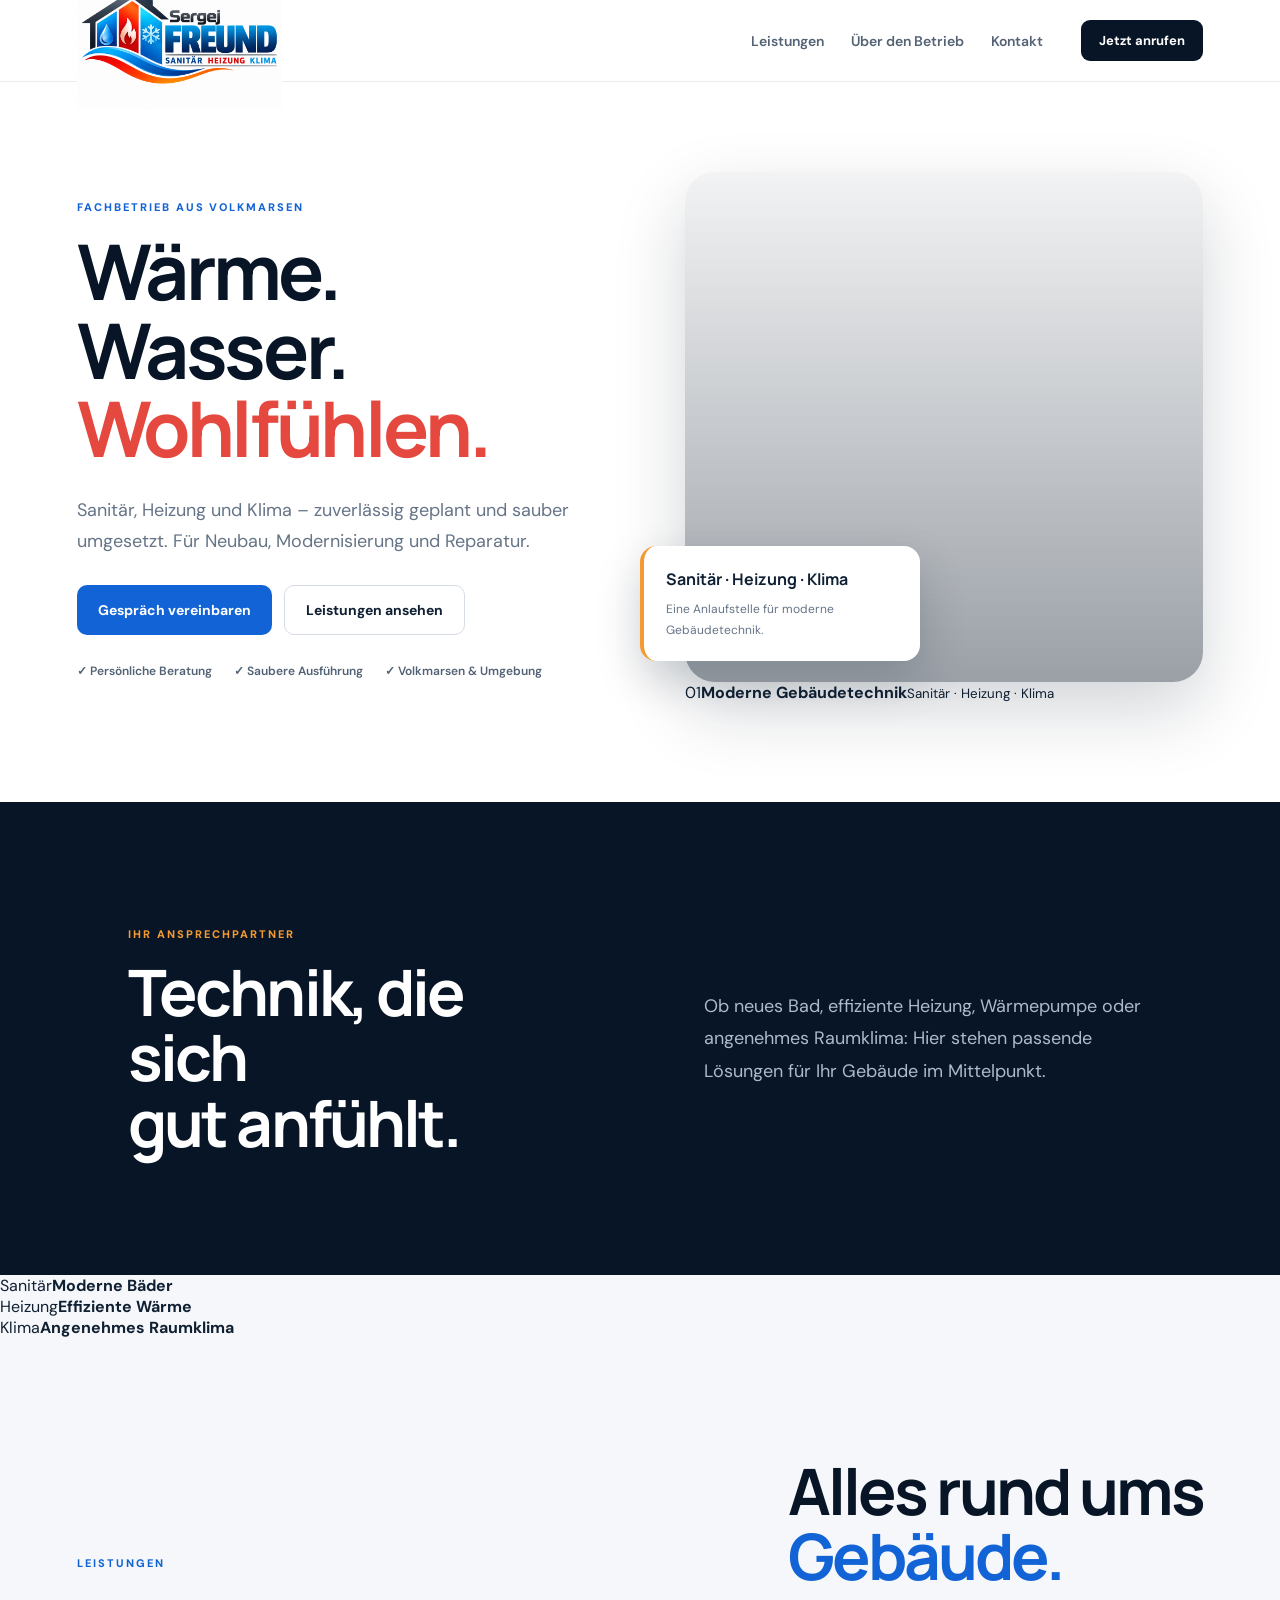
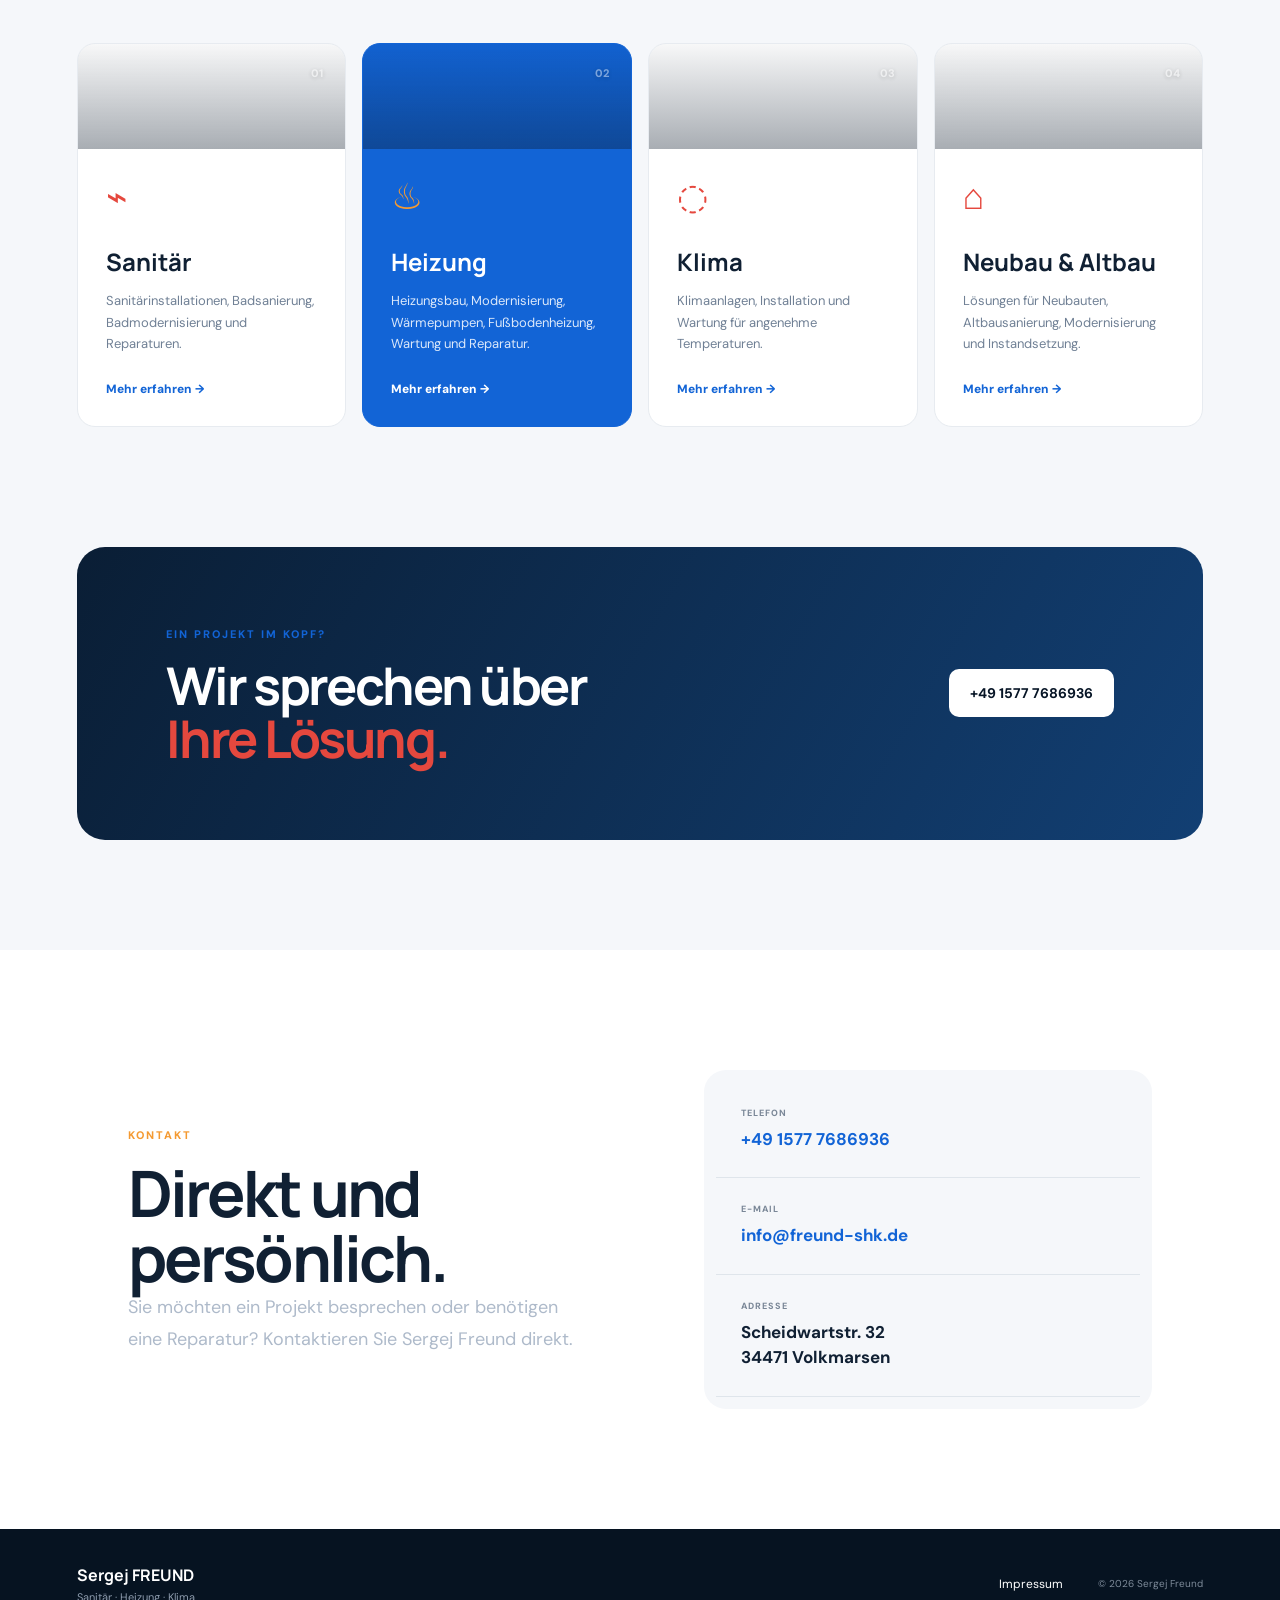
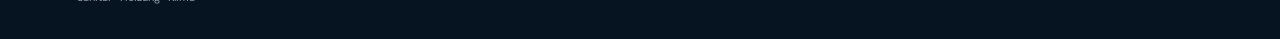
==== index.html @ d58f5439 "Add premium visual sections" ====
<!doctype html>
<html lang="de">
<head>
<meta charset="utf-8">
<meta name="viewport" content="width=device-width,initial-scale=1">
<meta name="description" content="Sergej Freund – Sanitär, Heizung und Klima in Volkmarsen und Umgebung.">
<title>Sergej Freund | Sanitär · Heizung · Klima</title>
<link rel="stylesheet" href="style.css">
</head>
<body>
<header class="topbar">
  <a class="brand" href="#start" aria-label="Sergej Freund Startseite">
    <img class="brand-logo" src="logo.png" alt="Sergej Freund Sanitär Heizung Klima">
  </a>
  <nav>
    <a href="#leistungen">Leistungen</a>
    <a href="#unternehmen">Über den Betrieb</a>
    <a href="#kontakt">Kontakt</a>
  </nav>
  <a class="header-call" href="tel:+4915777686936">Jetzt anrufen</a>
</header>

<main id="start">
<section class="hero">
  <div class="hero-copy">
    <span class="eyebrow">Fachbetrieb aus Volkmarsen</span>
    <h1>Wärme. Wasser.<br><em>Wohlfühlen.</em></h1>
    <p>Sanitär, Heizung und Klima – zuverlässig geplant und sauber umgesetzt. Für Neubau, Modernisierung und Reparatur.</p>
    <div class="hero-actions">
      <a class="btn primary" href="tel:+4915777686936">Gespräch vereinbaren</a>
      <a class="btn ghost" href="#leistungen">Leistungen ansehen</a>
    </div>
    <div class="trust"><span>✓ Persönliche Beratung</span><span>✓ Saubere Ausführung</span><span>✓ Volkmarsen & Umgebung</span></div>
  </div>
  <div class="hero-visual">
    <div class="image-main" aria-label="Modernes Badezimmer"></div>
    <div class="photo-label"><span>01</span><b>Moderne Gebäudetechnik</b><small>Sanitär · Heizung · Klima</small></div>
    <div class="floating-card"><b>Sanitär · Heizung · Klima</b><span>Eine Anlaufstelle für moderne Gebäudetechnik.</span></div>
  </div>
</section>

<section class="intro" id="unternehmen">
  <div>
    <span class="eyebrow">Ihr Ansprechpartner</span>
    <h2>Technik, die sich<br>gut anfühlt.</h2>
  </div>
  <p>Ob neues Bad, effiziente Heizung, Wärmepumpe oder angenehmes Raumklima: Hier stehen passende Lösungen für Ihr Gebäude im Mittelpunkt.</p>
</section>

<section class="visual-strip"><div class="visual-card bathroom"><span>Sanitär</span><b>Moderne Bäder</b></div><div class="visual-card heating"><span>Heizung</span><b>Effiziente Wärme</b></div><div class="visual-card climate"><span>Klima</span><b>Angenehmes Raumklima</b></div></section>

<section class="services" id="leistungen">
  <div class="section-head"><span class="eyebrow">Leistungen</span><h2>Alles rund ums<br><span>Gebäude.</span></h2></div>
  <div class="service-grid">
    <article class="service photo-service" style="--service-img:url(https://images.unsplash.com/photo-1552321554-5fefe8c9ef14?auto=format&fit=crop&w=900&q=82)"><span class="number">01</span><div class="icon">⌁</div><h3>Sanitär</h3><p>Sanitärinstallationen, Badsanierung, Badmodernisierung und Reparaturen.</p><a href="#kontakt">Mehr erfahren →</a></article>
    <article class="service featured photo-service" style="--service-img:url(https://images.unsplash.com/photo-1631545806609-4b5b1d4b8d2d?auto=format&fit=crop&w=900&q=82)"><span class="number">02</span><div class="icon">♨</div><h3>Heizung</h3><p>Heizungsbau, Modernisierung, Wärmepumpen, Fußbodenheizung, Wartung und Reparatur.</p><a href="#kontakt">Mehr erfahren →</a></article>
    <article class="service photo-service" style="--service-img:url(https://images.unsplash.com/photo-1595424350878-0c4f0f1c8f1d?auto=format&fit=crop&w=900&q=82)"><span class="number">03</span><div class="icon">◌</div><h3>Klima</h3><p>Klimaanlagen, Installation und Wartung für angenehme Temperaturen.</p><a href="#kontakt">Mehr erfahren →</a></article>
    <article class="service photo-service" style="--service-img:url(https://images.unsplash.com/photo-1503387762-592deb58ef4e?auto=format&fit=crop&w=900&q=82)"><span class="number">04</span><div class="icon">⌂</div><h3>Neubau & Altbau</h3><p>Lösungen für Neubauten, Altbausanierung, Modernisierung und Instandsetzung.</p><a href="#kontakt">Mehr erfahren →</a></article>
  </div>
</section>

<section class="banner">
  <div><span class="eyebrow">Ein Projekt im Kopf?</span><h2>Wir sprechen über<br><em>Ihre Lösung.</em></h2></div>
  <a class="btn light" href="tel:+4915777686936">+49 1577 7686936</a>
</section>

<section class="contact" id="kontakt">
  <div class="contact-copy"><span class="eyebrow">Kontakt</span><h2>Direkt und<br>persönlich.</h2><p>Sie möchten ein Projekt besprechen oder benötigen eine Reparatur? Kontaktieren Sie Sergej Freund direkt.</p></div>
  <div class="contact-card">
    <a href="tel:+4915777686936"><small>Telefon</small><strong>+49 1577 7686936</strong></a>
    <a href="mailto:info@freund-shk.de"><small>E-Mail</small><strong>info@freund-shk.de</strong></a>
    <div><small>Adresse</small><strong>Scheidwartstr. 32<br>34471 Volkmarsen</strong></div>
  </div>
</section>
</main>

<footer><div><strong>Sergej FREUND</strong><span>Sanitär · Heizung · Klima</span></div><a href="impressum.html">Impressum</a><small>© 2026 Sergej Freund</small></footer>
</body>
</html>
---- style.css ----
@import url('https://fonts.googleapis.com/css2?family=DM+Sans:wght@400;500;600;700&family=Manrope:wght@600;700;800&display=swap');
:root{--navy:#071526;--blue:#1264d6;--red:#e5483e;--orange:#f49a32;--ink:#102033;--muted:#667487;--bg:#f5f7fa;--white:#fff}
*{box-sizing:border-box}html{scroll-behavior:smooth}body{margin:0;color:var(--ink);font-family:'DM Sans',sans-serif;background:var(--bg)}a{text-decoration:none;color:inherit}.topbar{height:82px;background:#fff;display:flex;align-items:center;gap:38px;padding:0 6vw;position:sticky;top:0;z-index:20;border-bottom:1px solid #e9edf2}.brand{display:flex;align-items:center;gap:12px;margin-right:auto}.brand-logo{width:205px;height:auto;display:block}.brand-mark{width:43px;height:43px;border-radius:11px;background:linear-gradient(145deg,var(--blue),var(--red));color:white;display:grid;place-items:center;font-weight:800;font-family:Manrope}.topbar nav{display:flex;gap:27px;font-size:14px;font-weight:600;color:#536274}.topbar nav a:hover{color:var(--blue)}.header-call{background:var(--navy);color:white;border-radius:9px;padding:12px 18px;font-size:13px;font-weight:700}.hero{min-height:720px;padding:80px 6vw 90px;display:grid;grid-template-columns:1fr 1fr;gap:7vw;align-items:center;background:#fff}.hero-copy{max-width:650px}.eyebrow{display:inline-block;text-transform:uppercase;letter-spacing:.18em;font-size:11px;font-weight:800;color:var(--blue);margin-bottom:18px}.hero h1,h2{font-family:Manrope,sans-serif;line-height:1.02;letter-spacing:-.045em;margin:0}.hero h1{font-size:clamp(54px,6vw,86px);color:var(--navy)}em{font-style:normal;color:var(--red)}.hero p{font-size:18px;line-height:1.7;color:var(--muted);max-width:590px;margin:28px 0}.hero-actions{display:flex;gap:12px;flex-wrap:wrap}.btn{display:inline-flex;align-items:center;justify-content:center;border-radius:10px;padding:15px 21px;font-weight:700;font-size:14px}.primary{background:var(--blue);color:white}.ghost{border:1px solid #d6dce4;background:white}.trust{display:flex;gap:22px;flex-wrap:wrap;margin-top:28px;color:#526174;font-size:12px;font-weight:600}.hero-visual{position:relative;min-height:510px}.image-main{height:510px;border-radius:30px;background:linear-gradient(180deg,rgba(4,18,35,.05),rgba(4,18,35,.4)),url('https://images.unsplash.com/photo-1607472586893-edb57bdc0e39?auto=format&fit=crop&w=1200&q=85') center/cover;box-shadow:0 28px 70px rgba(7,21,38,.18)}.floating-card{position:absolute;left:-45px;bottom:42px;width:280px;padding:22px;background:white;border-radius:16px;box-shadow:0 18px 45px rgba(7,21,38,.18);border-left:4px solid var(--orange)}.floating-card b{display:block;font-family:Manrope;margin-bottom:7px}.floating-card span{color:var(--muted);font-size:12px;line-height:1.5}.intro,.contact{padding:120px 10vw;display:grid;grid-template-columns:1fr 1fr;gap:10vw;align-items:center}.intro{background:var(--navy);color:white}.intro .eyebrow,.contact .eyebrow{color:var(--orange)}h2{font-size:clamp(40px,5vw,66px)}.intro p,.contact-copy p{font-size:18px;line-height:1.8;color:#aebaca;margin:0}.services{padding:120px 6vw}.section-head{display:flex;align-items:end;justify-content:space-between;margin-bottom:55px}.section-head h2{color:var(--navy)}.section-head h2 span{color:var(--blue)}.service-grid{display:grid;grid-template-columns:repeat(4,1fr);gap:16px}.service{background:white;border-radius:18px;padding:28px;min-height:310px;position:relative;border:1px solid #e7ebf0;transition:.25s;overflow:hidden}.photo-service:before{content:'';display:block;height:105px;margin:-28px -28px 24px;background:linear-gradient(180deg,rgba(7,21,38,.03),rgba(7,21,38,.35)),var(--service-img) center/cover}.photo-service .number{top:22px;color:white;z-index:2;text-shadow:0 1px 4px rgba(0,0,0,.4)}.photo-service .icon{margin-top:0}.service:hover{transform:translateY(-6px);box-shadow:0 20px 40px rgba(7,21,38,.1)}.service.featured{background:var(--blue);color:white;border-color:var(--blue)}.service.featured:before{filter:saturate(.8);}.number{position:absolute;right:22px;top:22px;font-size:11px;font-weight:800;opacity:.45}.icon{font-size:36px;margin:30px 0 25px;color:var(--red)}.featured .icon{color:var(--orange)}.service h3{font-family:Manrope;font-size:24px;margin:0 0 12px}.service p{font-size:13px;line-height:1.65;color:#708095;margin:0 0 22px}.featured p{color:#dbe8fa}.service a{font-size:12px;font-weight:800;color:var(--blue)}.featured a{color:white}.banner{margin:0 6vw 110px;padding:75px 7%;border-radius:28px;background:linear-gradient(120deg,#0a1e35,#123f73);color:white;display:flex;align-items:center;justify-content:space-between;gap:30px}.banner h2{font-size:52px}.light{background:white;color:var(--navy);white-space:nowrap}.contact{background:white}.contact-card{background:#f5f7fa;border-radius:22px;padding:12px}.contact-card>a,.contact-card>div{display:block;padding:25px;border-bottom:1px solid #dfe5eb}.contact-card>a:last-child{border-bottom:0}.contact-card small{display:block;color:#7a8797;text-transform:uppercase;letter-spacing:.12em;font-size:9px;font-weight:800;margin-bottom:8px}.contact-card strong{font-size:17px;line-height:1.5}.contact-card a strong{color:var(--blue)}footer{background:#061321;color:white;padding:35px 6vw;display:flex;align-items:center;gap:35px}footer div{margin-right:auto}footer strong{display:block;font-family:Manrope}footer span{display:block;color:#8d9bad;font-size:11px;margin-top:4px}footer a{font-size:12px}footer>small{color:#7e8b9a;font-size:10px}@media(max-width:950px){.topbar nav{display:none}.hero{grid-template-columns:1fr;padding-top:55px}.hero-visual{min-height:420px}.image-main{height:420px}.floating-card{left:18px}.service-grid{grid-template-columns:1fr 1fr}.intro,.contact{padding:85px 7%;gap:50px}.banner{margin-bottom:70px}}@media(max-width:620px){.topbar{padding:0 20px}.header-call{padding:10px 12px}.hero{padding:50px 20px 70px}.hero h1{font-size:52px}.hero-visual{min-height:350px}.image-main{height:350px}.floating-card{left:12px;bottom:20px;width:245px}.intro,.contact{grid-template-columns:1fr;padding:75px 20px}.services{padding:75px 20px}.section-head{display:block}.service-grid{grid-template-columns:1fr}.banner{margin:0 20px 70px;padding:45px 28px;display:block}.banner h2{font-size:42px;margin-bottom:28px}footer{padding:30px 20px;flex-wrap:wrap}footer div{width:100%}}
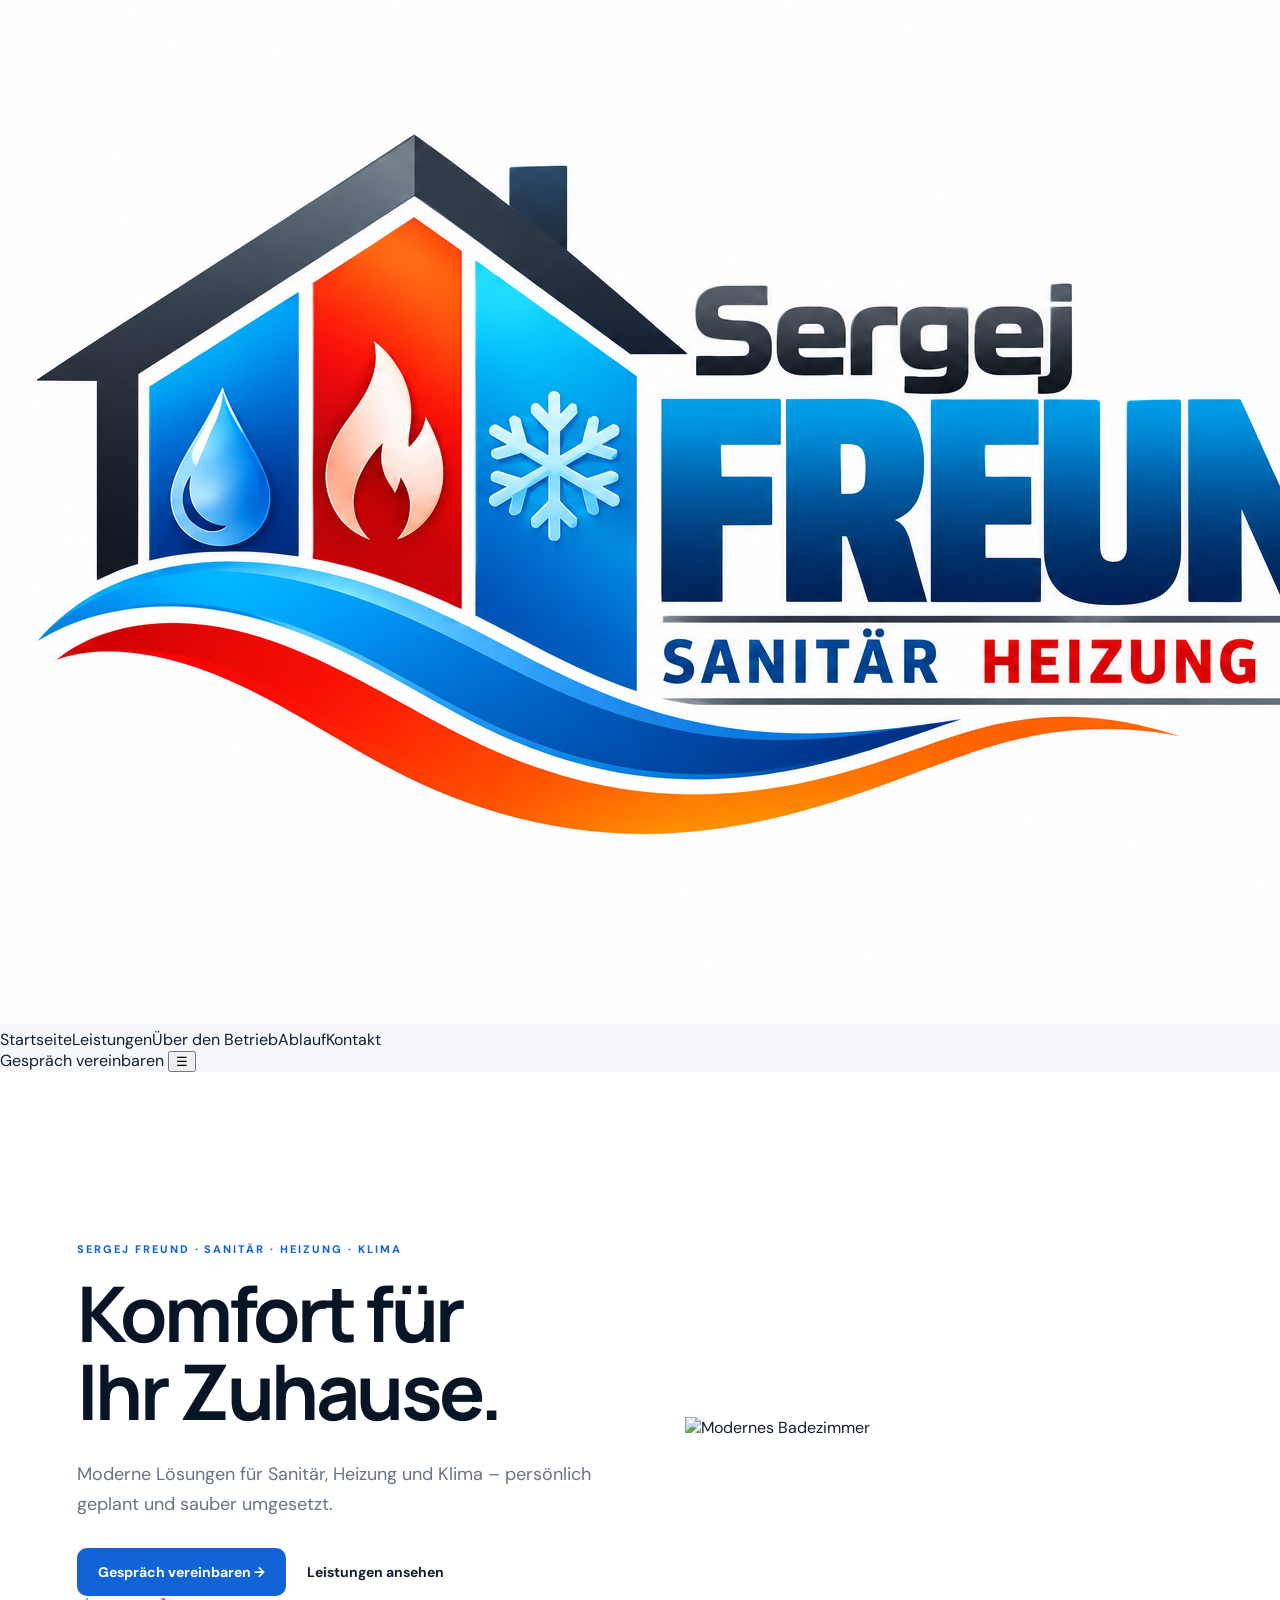
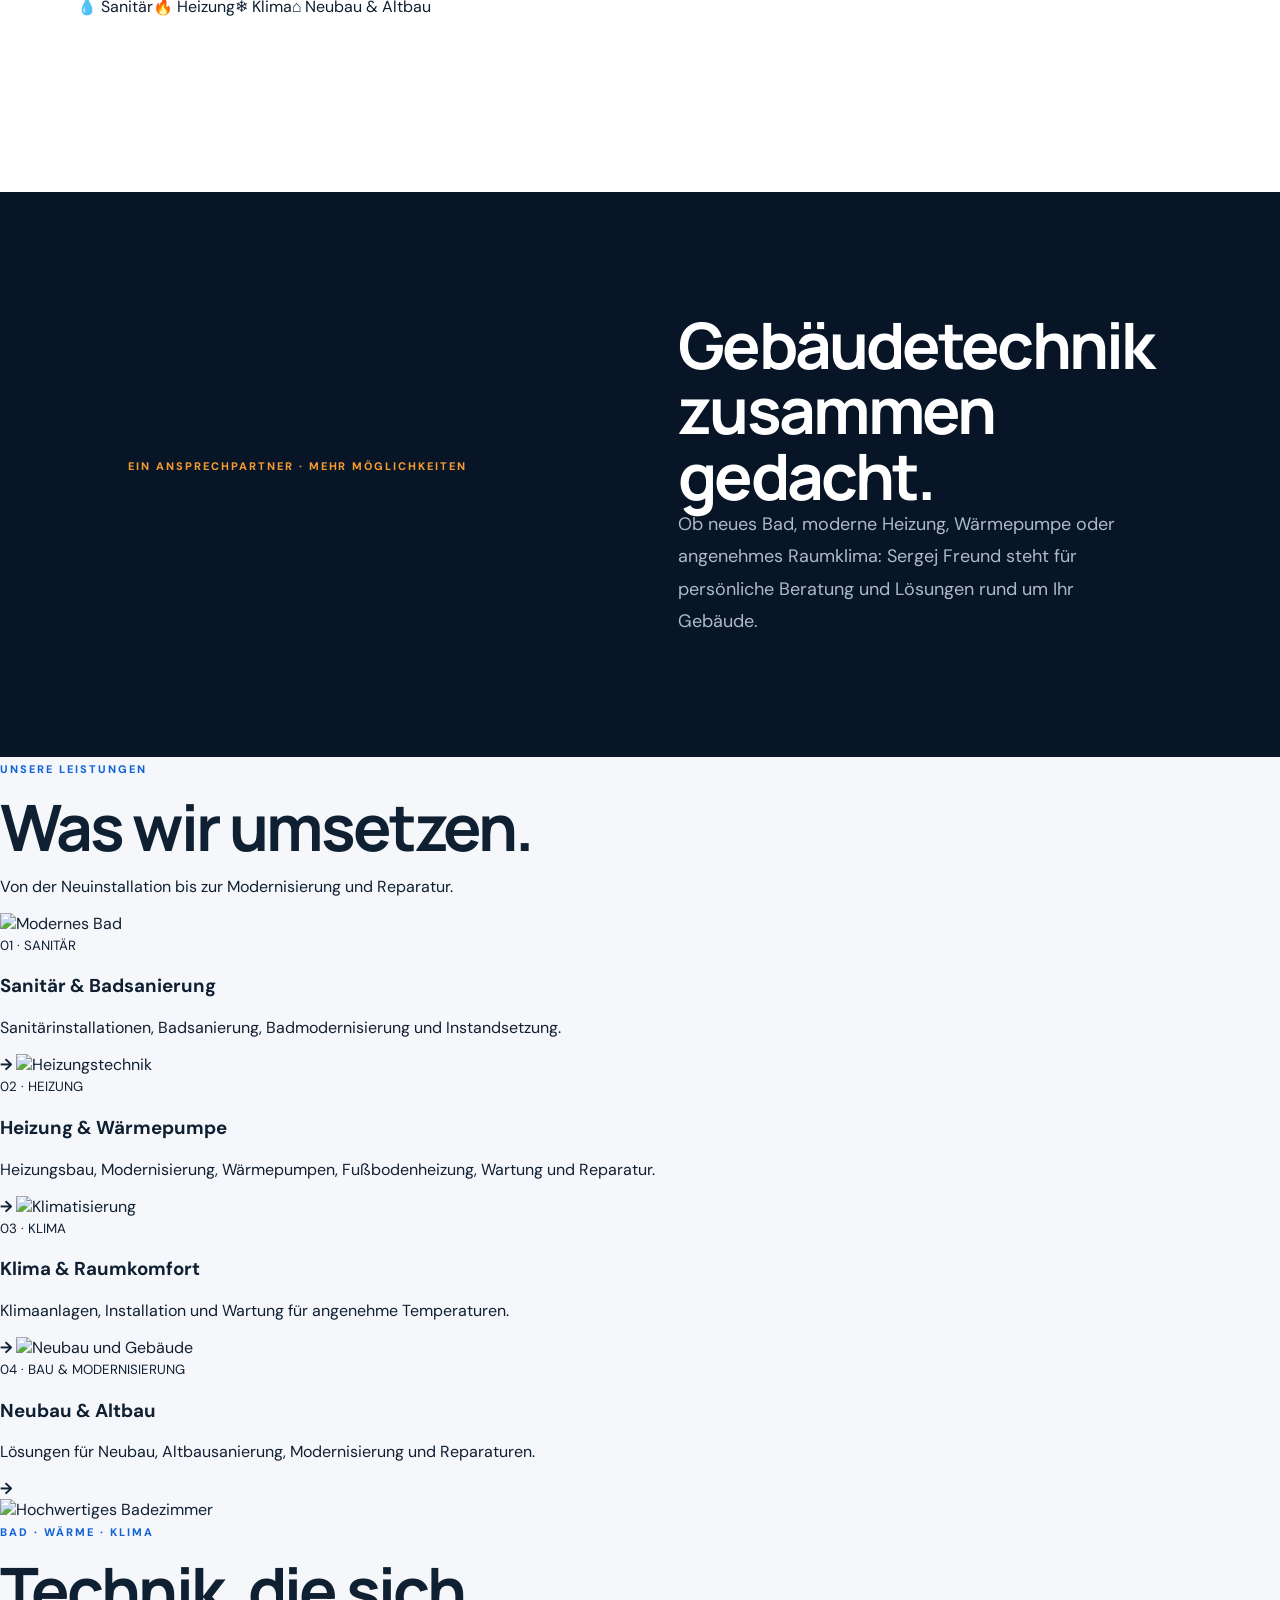
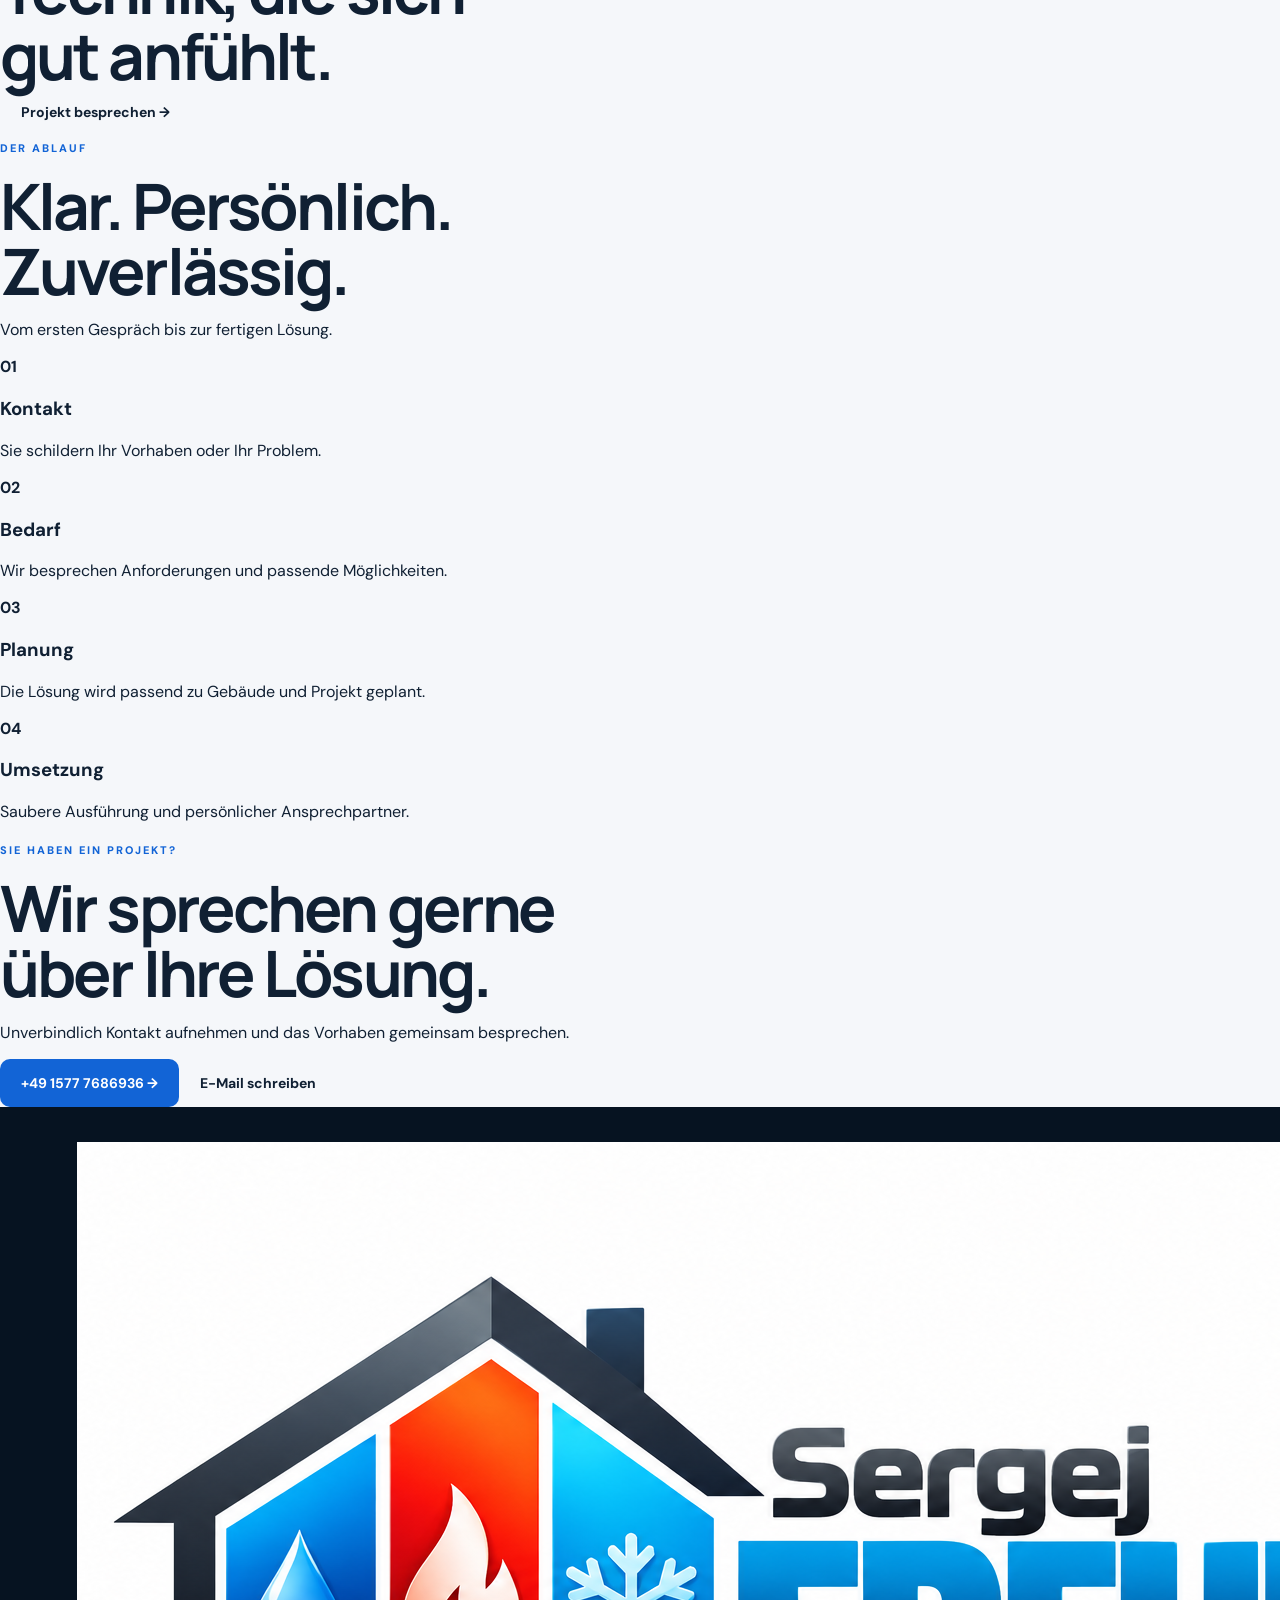
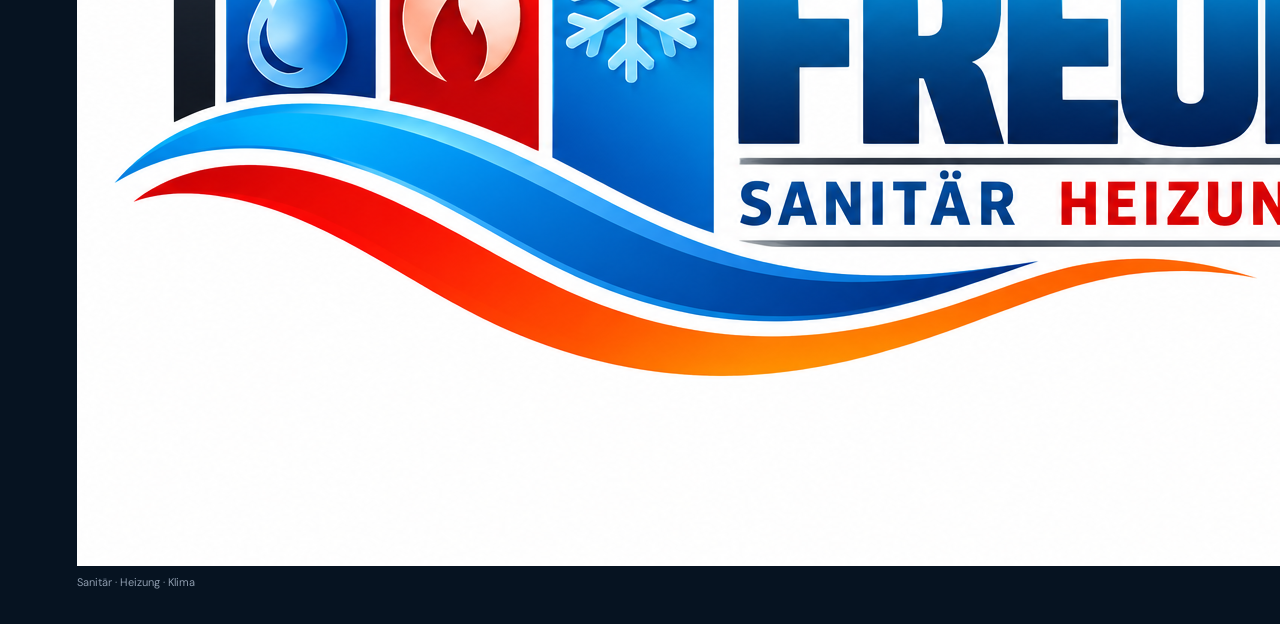
==== commit 622cb244: "Redesign customer site to TBS-inspired structure" ====
--- a/index.html
+++ b/index.html
@@ -1,79 +1,61 @@
 <!doctype html>
 <html lang="de">
 <head>
-<meta charset="utf-8">
-<meta name="viewport" content="width=device-width,initial-scale=1">
+<meta charset="utf-8"><meta name="viewport" content="width=device-width,initial-scale=1">
 <meta name="description" content="Sergej Freund – Sanitär, Heizung und Klima in Volkmarsen und Umgebung.">
 <title>Sergej Freund | Sanitär · Heizung · Klima</title>
 <link rel="stylesheet" href="style.css">
 </head>
 <body>
-<header class="topbar">
-  <a class="brand" href="#start" aria-label="Sergej Freund Startseite">
-    <img class="brand-logo" src="logo.png" alt="Sergej Freund Sanitär Heizung Klima">
-  </a>
-  <nav>
-    <a href="#leistungen">Leistungen</a>
-    <a href="#unternehmen">Über den Betrieb</a>
-    <a href="#kontakt">Kontakt</a>
-  </nav>
-  <a class="header-call" href="tel:+4915777686936">Jetzt anrufen</a>
+<header class="header">
+  <a class="logo" href="#start"><img src="logo.png" alt="Sergej Freund Sanitär Heizung Klima"></a>
+  <nav><a href="#start">Startseite</a><a href="#leistungen">Leistungen</a><a href="#ueber-uns">Über den Betrieb</a><a href="#ablauf">Ablauf</a><a href="#kontakt">Kontakt</a></nav>
+  <a class="nav-cta" href="tel:+4915777686936">Gespräch vereinbaren</a>
+  <button class="menu" aria-label="Menü">☰</button>
 </header>
 
 <main id="start">
 <section class="hero">
   <div class="hero-copy">
-    <span class="eyebrow">Fachbetrieb aus Volkmarsen</span>
-    <h1>Wärme. Wasser.<br><em>Wohlfühlen.</em></h1>
-    <p>Sanitär, Heizung und Klima – zuverlässig geplant und sauber umgesetzt. Für Neubau, Modernisierung und Reparatur.</p>
-    <div class="hero-actions">
-      <a class="btn primary" href="tel:+4915777686936">Gespräch vereinbaren</a>
-      <a class="btn ghost" href="#leistungen">Leistungen ansehen</a>
-    </div>
-    <div class="trust"><span>✓ Persönliche Beratung</span><span>✓ Saubere Ausführung</span><span>✓ Volkmarsen & Umgebung</span></div>
+    <div class="eyebrow">SERGEJ FREUND · SANITÄR · HEIZUNG · KLIMA</div>
+    <h1>Komfort für<br><span>Ihr Zuhause.</span></h1>
+    <p>Moderne Lösungen für Sanitär, Heizung und Klima – persönlich geplant und sauber umgesetzt.</p>
+    <div class="actions"><a class="btn primary" href="tel:+4915777686936">Gespräch vereinbaren →</a><a class="btn text" href="#leistungen">Leistungen ansehen</a></div>
+    <div class="chips"><span>💧 Sanitär</span><span>🔥 Heizung</span><span>❄ Klima</span><span>⌂ Neubau & Altbau</span></div>
   </div>
-  <div class="hero-visual">
-    <div class="image-main" aria-label="Modernes Badezimmer"></div>
-    <div class="photo-label"><span>01</span><b>Moderne Gebäudetechnik</b><small>Sanitär · Heizung · Klima</small></div>
-    <div class="floating-card"><b>Sanitär · Heizung · Klima</b><span>Eine Anlaufstelle für moderne Gebäudetechnik.</span></div>
+  <div class="hero-photo"><img src="https://images.unsplash.com/photo-1552321554-5fefe8c9ef14?auto=format&fit=crop&w=1400&q=88" alt="Modernes Badezimmer"></div>
+</section>
+
+<section class="intro dark" id="ueber-uns">
+  <div class="eyebrow orange">EIN ANSPRECHPARTNER · MEHR MÖGLICHKEITEN</div>
+  <div class="intro-grid"><h2>Gebäudetechnik<br><span>zusammen gedacht.</span></h2><p>Ob neues Bad, moderne Heizung, Wärmepumpe oder angenehmes Raumklima: Sergej Freund steht für persönliche Beratung und Lösungen rund um Ihr Gebäude.</p></div>
+</section>
+
+<section class="leistungen" id="leistungen">
+  <div class="section-top"><div><div class="eyebrow">UNSERE LEISTUNGEN</div><h2>Was wir <span>umsetzen.</span></h2></div><p>Von der Neuinstallation bis zur Modernisierung und Reparatur.</p></div>
+  <div class="service-list">
+    <a class="service-photo" href="#kontakt"><img src="https://images.unsplash.com/photo-1600566753190-17f0baa2a6c3?auto=format&fit=crop&w=1200&q=85" alt="Modernes Bad"><div><small>01 · SANITÄR</small><h3>Sanitär & Badsanierung</h3><p>Sanitärinstallationen, Badsanierung, Badmodernisierung und Instandsetzung.</p></div><b>→</b></a>
+    <a class="service-photo" href="#kontakt"><img src="https://images.unsplash.com/photo-1621905252507-b35492cc74b4?auto=format&fit=crop&w=1200&q=85" alt="Heizungstechnik"><div><small>02 · HEIZUNG</small><h3>Heizung & Wärmepumpe</h3><p>Heizungsbau, Modernisierung, Wärmepumpen, Fußbodenheizung, Wartung und Reparatur.</p></div><b>→</b></a>
+    <a class="service-photo" href="#kontakt"><img src="https://images.unsplash.com/photo-1631545806609-4b5b1d4b8d2d?auto=format&fit=crop&w=1200&q=85" alt="Klimatisierung"><div><small>03 · KLIMA</small><h3>Klima & Raumkomfort</h3><p>Klimaanlagen, Installation und Wartung für angenehme Temperaturen.</p></div><b>→</b></a>
+    <a class="service-photo" href="#kontakt"><img src="https://images.unsplash.com/photo-1503387762-592deb58ef4e?auto=format&fit=crop&w=1200&q=85" alt="Neubau und Gebäude"><div><small>04 · BAU & MODERNISIERUNG</small><h3>Neubau & Altbau</h3><p>Lösungen für Neubau, Altbausanierung, Modernisierung und Reparaturen.</p></div><b>→</b></a>
   </div>
 </section>
 
-<section class="intro" id="unternehmen">
-  <div>
-    <span class="eyebrow">Ihr Ansprechpartner</span>
-    <h2>Technik, die sich<br>gut anfühlt.</h2>
-  </div>
-  <p>Ob neues Bad, effiziente Heizung, Wärmepumpe oder angenehmes Raumklima: Hier stehen passende Lösungen für Ihr Gebäude im Mittelpunkt.</p>
+<section class="feature-photo">
+  <img src="https://images.unsplash.com/photo-1584622650111-993a426fbf0a?auto=format&fit=crop&w=1800&q=88" alt="Hochwertiges Badezimmer">
+  <div class="feature-overlay"><div class="eyebrow orange">BAD · WÄRME · KLIMA</div><h2>Technik, die sich<br><span>gut anfühlt.</span></h2><a class="btn white" href="#kontakt">Projekt besprechen →</a></div>
 </section>
 
-<section class="visual-strip"><div class="visual-card bathroom"><span>Sanitär</span><b>Moderne Bäder</b></div><div class="visual-card heating"><span>Heizung</span><b>Effiziente Wärme</b></div><div class="visual-card climate"><span>Klima</span><b>Angenehmes Raumklima</b></div></section>
-
-<section class="services" id="leistungen">
-  <div class="section-head"><span class="eyebrow">Leistungen</span><h2>Alles rund ums<br><span>Gebäude.</span></h2></div>
-  <div class="service-grid">
-    <article class="service photo-service" style="--service-img:url(https://images.unsplash.com/photo-1552321554-5fefe8c9ef14?auto=format&fit=crop&w=900&q=82)"><span class="number">01</span><div class="icon">⌁</div><h3>Sanitär</h3><p>Sanitärinstallationen, Badsanierung, Badmodernisierung und Reparaturen.</p><a href="#kontakt">Mehr erfahren →</a></article>
-    <article class="service featured photo-service" style="--service-img:url(https://images.unsplash.com/photo-1631545806609-4b5b1d4b8d2d?auto=format&fit=crop&w=900&q=82)"><span class="number">02</span><div class="icon">♨</div><h3>Heizung</h3><p>Heizungsbau, Modernisierung, Wärmepumpen, Fußbodenheizung, Wartung und Reparatur.</p><a href="#kontakt">Mehr erfahren →</a></article>
-    <article class="service photo-service" style="--service-img:url(https://images.unsplash.com/photo-1595424350878-0c4f0f1c8f1d?auto=format&fit=crop&w=900&q=82)"><span class="number">03</span><div class="icon">◌</div><h3>Klima</h3><p>Klimaanlagen, Installation und Wartung für angenehme Temperaturen.</p><a href="#kontakt">Mehr erfahren →</a></article>
-    <article class="service photo-service" style="--service-img:url(https://images.unsplash.com/photo-1503387762-592deb58ef4e?auto=format&fit=crop&w=900&q=82)"><span class="number">04</span><div class="icon">⌂</div><h3>Neubau & Altbau</h3><p>Lösungen für Neubauten, Altbausanierung, Modernisierung und Instandsetzung.</p><a href="#kontakt">Mehr erfahren →</a></article>
-  </div>
+<section class="ablauf" id="ablauf">
+  <div class="section-top"><div><div class="eyebrow">DER ABLAUF</div><h2>Klar. Persönlich.<br><span>Zuverlässig.</span></h2></div><p>Vom ersten Gespräch bis zur fertigen Lösung.</p></div>
+  <div class="steps"><div><strong>01</strong><h3>Kontakt</h3><p>Sie schildern Ihr Vorhaben oder Ihr Problem.</p></div><div><strong>02</strong><h3>Bedarf</h3><p>Wir besprechen Anforderungen und passende Möglichkeiten.</p></div><div><strong>03</strong><h3>Planung</h3><p>Die Lösung wird passend zu Gebäude und Projekt geplant.</p></div><div><strong>04</strong><h3>Umsetzung</h3><p>Saubere Ausführung und persönlicher Ansprechpartner.</p></div></div>
 </section>
 
-<section class="banner">
-  <div><span class="eyebrow">Ein Projekt im Kopf?</span><h2>Wir sprechen über<br><em>Ihre Lösung.</em></h2></div>
-  <a class="btn light" href="tel:+4915777686936">+49 1577 7686936</a>
-</section>
-
-<section class="contact" id="kontakt">
-  <div class="contact-copy"><span class="eyebrow">Kontakt</span><h2>Direkt und<br>persönlich.</h2><p>Sie möchten ein Projekt besprechen oder benötigen eine Reparatur? Kontaktieren Sie Sergej Freund direkt.</p></div>
-  <div class="contact-card">
-    <a href="tel:+4915777686936"><small>Telefon</small><strong>+49 1577 7686936</strong></a>
-    <a href="mailto:info@freund-shk.de"><small>E-Mail</small><strong>info@freund-shk.de</strong></a>
-    <div><small>Adresse</small><strong>Scheidwartstr. 32<br>34471 Volkmarsen</strong></div>
-  </div>
+<section class="cta dark" id="kontakt">
+  <div class="eyebrow orange">SIE HABEN EIN PROJEKT?</div><h2>Wir sprechen gerne<br><span>über Ihre Lösung.</span></h2><p>Unverbindlich Kontakt aufnehmen und das Vorhaben gemeinsam besprechen.</p>
+  <div class="actions"><a class="btn primary" href="tel:+4915777686936">+49 1577 7686936 →</a><a class="btn outline" href="mailto:info@freund-shk.de">E-Mail schreiben</a></div>
 </section>
 </main>
 
-<footer><div><strong>Sergej FREUND</strong><span>Sanitär · Heizung · Klima</span></div><a href="impressum.html">Impressum</a><small>© 2026 Sergej Freund</small></footer>
-</body>
-</html>+<footer><div class="footer-brand"><img src="logo.png" alt="Sergej Freund"><span>Sanitär · Heizung · Klima</span></div><div><a href="impressum.html">Impressum</a><a href="mailto:info@freund-shk.de">info@freund-shk.de</a></div><small>© 2026 Sergej Freund</small></footer>
+</body></html>
--- a/style.css
+++ b/style.css
@@ -1,3 +1,4 @@
 @import url('https://fonts.googleapis.com/css2?family=DM+Sans:wght@400;500;600;700&family=Manrope:wght@600;700;800&display=swap');
 :root{--navy:#071526;--blue:#1264d6;--red:#e5483e;--orange:#f49a32;--ink:#102033;--muted:#667487;--bg:#f5f7fa;--white:#fff}
-*{box-sizing:border-box}html{scroll-behavior:smooth}body{margin:0;color:var(--ink);font-family:'DM Sans',sans-serif;background:var(--bg)}a{text-decoration:none;color:inherit}.topbar{height:82px;background:#fff;display:flex;align-items:center;gap:38px;padding:0 6vw;position:sticky;top:0;z-index:20;border-bottom:1px solid #e9edf2}.brand{display:flex;align-items:center;gap:12px;margin-right:auto}.brand-logo{width:205px;height:auto;display:block}.brand-mark{width:43px;height:43px;border-radius:11px;background:linear-gradient(145deg,var(--blue),var(--red));color:white;display:grid;place-items:center;font-weight:800;font-family:Manrope}.topbar nav{display:flex;gap:27px;font-size:14px;font-weight:600;color:#536274}.topbar nav a:hover{color:var(--blue)}.header-call{background:var(--navy);color:white;border-radius:9px;padding:12px 18px;font-size:13px;font-weight:700}.hero{min-height:720px;padding:80px 6vw 90px;display:grid;grid-template-columns:1fr 1fr;gap:7vw;align-items:center;background:#fff}.hero-copy{max-width:650px}.eyebrow{display:inline-block;text-transform:uppercase;letter-spacing:.18em;font-size:11px;font-weight:800;color:var(--blue);margin-bottom:18px}.hero h1,h2{font-family:Manrope,sans-serif;line-height:1.02;letter-spacing:-.045em;margin:0}.hero h1{font-size:clamp(54px,6vw,86px);color:var(--navy)}em{font-style:normal;color:var(--red)}.hero p{font-size:18px;line-height:1.7;color:var(--muted);max-width:590px;margin:28px 0}.hero-actions{display:flex;gap:12px;flex-wrap:wrap}.btn{display:inline-flex;align-items:center;justify-content:center;border-radius:10px;padding:15px 21px;font-weight:700;font-size:14px}.primary{background:var(--blue);color:white}.ghost{border:1px solid #d6dce4;background:white}.trust{display:flex;gap:22px;flex-wrap:wrap;margin-top:28px;color:#526174;font-size:12px;font-weight:600}.hero-visual{position:relative;min-height:510px}.image-main{height:510px;border-radius:30px;background:linear-gradient(180deg,rgba(4,18,35,.05),rgba(4,18,35,.4)),url('https://images.unsplash.com/photo-1607472586893-edb57bdc0e39?auto=format&fit=crop&w=1200&q=85') center/cover;box-shadow:0 28px 70px rgba(7,21,38,.18)}.floating-card{position:absolute;left:-45px;bottom:42px;width:280px;padding:22px;background:white;border-radius:16px;box-shadow:0 18px 45px rgba(7,21,38,.18);border-left:4px solid var(--orange)}.floating-card b{display:block;font-family:Manrope;margin-bottom:7px}.floating-card span{color:var(--muted);font-size:12px;line-height:1.5}.intro,.contact{padding:120px 10vw;display:grid;grid-template-columns:1fr 1fr;gap:10vw;align-items:center}.intro{background:var(--navy);color:white}.intro .eyebrow,.contact .eyebrow{color:var(--orange)}h2{font-size:clamp(40px,5vw,66px)}.intro p,.contact-copy p{font-size:18px;line-height:1.8;color:#aebaca;margin:0}.services{padding:120px 6vw}.section-head{display:flex;align-items:end;justify-content:space-between;margin-bottom:55px}.section-head h2{color:var(--navy)}.section-head h2 span{color:var(--blue)}.service-grid{display:grid;grid-template-columns:repeat(4,1fr);gap:16px}.service{background:white;border-radius:18px;padding:28px;min-height:310px;position:relative;border:1px solid #e7ebf0;transition:.25s;overflow:hidden}.photo-service:before{content:'';display:block;height:105px;margin:-28px -28px 24px;background:linear-gradient(180deg,rgba(7,21,38,.03),rgba(7,21,38,.35)),var(--service-img) center/cover}.photo-service .number{top:22px;color:white;z-index:2;text-shadow:0 1px 4px rgba(0,0,0,.4)}.photo-service .icon{margin-top:0}.service:hover{transform:translateY(-6px);box-shadow:0 20px 40px rgba(7,21,38,.1)}.service.featured{background:var(--blue);color:white;border-color:var(--blue)}.service.featured:before{filter:saturate(.8);}.number{position:absolute;right:22px;top:22px;font-size:11px;font-weight:800;opacity:.45}.icon{font-size:36px;margin:30px 0 25px;color:var(--red)}.featured .icon{color:var(--orange)}.service h3{font-family:Manrope;font-size:24px;margin:0 0 12px}.service p{font-size:13px;line-height:1.65;color:#708095;margin:0 0 22px}.featured p{color:#dbe8fa}.service a{font-size:12px;font-weight:800;color:var(--blue)}.featured a{color:white}.banner{margin:0 6vw 110px;padding:75px 7%;border-radius:28px;background:linear-gradient(120deg,#0a1e35,#123f73);color:white;display:flex;align-items:center;justify-content:space-between;gap:30px}.banner h2{font-size:52px}.light{background:white;color:var(--navy);white-space:nowrap}.contact{background:white}.contact-card{background:#f5f7fa;border-radius:22px;padding:12px}.contact-card>a,.contact-card>div{display:block;padding:25px;border-bottom:1px solid #dfe5eb}.contact-card>a:last-child{border-bottom:0}.contact-card small{display:block;color:#7a8797;text-transform:uppercase;letter-spacing:.12em;font-size:9px;font-weight:800;margin-bottom:8px}.contact-card strong{font-size:17px;line-height:1.5}.contact-card a strong{color:var(--blue)}footer{background:#061321;color:white;padding:35px 6vw;display:flex;align-items:center;gap:35px}footer div{margin-right:auto}footer strong{display:block;font-family:Manrope}footer span{display:block;color:#8d9bad;font-size:11px;margin-top:4px}footer a{font-size:12px}footer>small{color:#7e8b9a;font-size:10px}@media(max-width:950px){.topbar nav{display:none}.hero{grid-template-columns:1fr;padding-top:55px}.hero-visual{min-height:420px}.image-main{height:420px}.floating-card{left:18px}.service-grid{grid-template-columns:1fr 1fr}.intro,.contact{padding:85px 7%;gap:50px}.banner{margin-bottom:70px}}@media(max-width:620px){.topbar{padding:0 20px}.header-call{padding:10px 12px}.hero{padding:50px 20px 70px}.hero h1{font-size:52px}.hero-visual{min-height:350px}.image-main{height:350px}.floating-card{left:12px;bottom:20px;width:245px}.intro,.contact{grid-template-columns:1fr;padding:75px 20px}.services{padding:75px 20px}.section-head{display:block}.service-grid{grid-template-columns:1fr}.banner{margin:0 20px 70px;padding:45px 28px;display:block}.banner h2{font-size:42px;margin-bottom:28px}footer{padding:30px 20px;flex-wrap:wrap}footer div{width:100%}}+*{box-sizing:border-box}html{scroll-behavior:smooth}body{margin:0;color:var(--ink);font-family:'DM Sans',sans-serif;background:var(--bg)}a{text-decoration:none;color:inherit}.topbar{height:82px;background:#fff;display:flex;align-items:center;gap:38px;padding:0 6vw;position:sticky;top:0;z-index:20;border-bottom:1px solid #e9edf2}.brand{display:flex;align-items:center;gap:12px;margin-right:auto}.brand-logo{width:205px;height:auto;display:block}.brand-mark{width:43px;height:43px;border-radius:11px;background:linear-gradient(145deg,var(--blue),var(--red));color:white;display:grid;place-items:center;font-weight:800;font-family:Manrope}.topbar nav{display:flex;gap:27px;font-size:14px;font-weight:600;color:#536274}.topbar nav a:hover{color:var(--blue)}.header-call{background:var(--navy);color:white;border-radius:9px;padding:12px 18px;font-size:13px;font-weight:700}.hero{min-height:720px;padding:80px 6vw 90px;display:grid;grid-template-columns:1fr 1fr;gap:7vw;align-items:center;background:#fff}.hero-copy{max-width:650px}.eyebrow{display:inline-block;text-transform:uppercase;letter-spacing:.18em;font-size:11px;font-weight:800;color:var(--blue);margin-bottom:18px}.hero h1,h2{font-family:Manrope,sans-serif;line-height:1.02;letter-spacing:-.045em;margin:0}.hero h1{font-size:clamp(54px,6vw,86px);color:var(--navy)}em{font-style:normal;color:var(--red)}.hero p{font-size:18px;line-height:1.7;color:var(--muted);max-width:590px;margin:28px 0}.hero-actions{display:flex;gap:12px;flex-wrap:wrap}.btn{display:inline-flex;align-items:center;justify-content:center;border-radius:10px;padding:15px 21px;font-weight:700;font-size:14px}.primary{background:var(--blue);color:white}.ghost{border:1px solid #d6dce4;background:white}.trust{display:flex;gap:22px;flex-wrap:wrap;margin-top:28px;color:#526174;font-size:12px;font-weight:600}.hero-visual{position:relative;min-height:510px}.image-main{height:510px;border-radius:30px;background:linear-gradient(180deg,rgba(4,18,35,.05),rgba(4,18,35,.4)),url('https://images.unsplash.com/photo-1607472586893-edb57bdc0e39?auto=format&fit=crop&w=1200&q=85') center/cover;box-shadow:0 28px 70px rgba(7,21,38,.18)}.floating-card{position:absolute;left:-45px;bottom:42px;width:280px;padding:22px;background:white;border-radius:16px;box-shadow:0 18px 45px rgba(7,21,38,.18);border-left:4px solid var(--orange)}.floating-card b{display:block;font-family:Manrope;margin-bottom:7px}.floating-card span{color:var(--muted);font-size:12px;line-height:1.5}.intro,.contact{padding:120px 10vw;display:grid;grid-template-columns:1fr 1fr;gap:10vw;align-items:center}.intro{background:var(--navy);color:white}.intro .eyebrow,.contact .eyebrow{color:var(--orange)}h2{font-size:clamp(40px,5vw,66px)}.intro p,.contact-copy p{font-size:18px;line-height:1.8;color:#aebaca;margin:0}.services{padding:120px 6vw}.section-head{display:flex;align-items:end;justify-content:space-between;margin-bottom:55px}.section-head h2{color:var(--navy)}.section-head h2 span{color:var(--blue)}.service-grid{display:grid;grid-template-columns:repeat(4,1fr);gap:16px}.service{background:white;border-radius:18px;padding:28px;min-height:310px;position:relative;border:1px solid #e7ebf0;transition:.25s;overflow:hidden}.photo-service:before{content:'';display:block;height:105px;margin:-28px -28px 24px;background:linear-gradient(180deg,rgba(7,21,38,.03),rgba(7,21,38,.35)),var(--service-img) center/cover}.photo-service .number{top:22px;color:white;z-index:2;text-shadow:0 1px 4px rgba(0,0,0,.4)}.photo-service .icon{margin-top:0}.service:hover{transform:translateY(-6px);box-shadow:0 20px 40px rgba(7,21,38,.1)}.service.featured{background:var(--blue);color:white;border-color:var(--blue)}.service.featured:before{filter:saturate(.8);}.number{position:absolute;right:22px;top:22px;font-size:11px;font-weight:800;opacity:.45}.icon{font-size:36px;margin:30px 0 25px;color:var(--red)}.featured .icon{color:var(--orange)}.service h3{font-family:Manrope;font-size:24px;margin:0 0 12px}.service p{font-size:13px;line-height:1.65;color:#708095;margin:0 0 22px}.featured p{color:#dbe8fa}.service a{font-size:12px;font-weight:800;color:var(--blue)}.featured a{color:white}.banner{margin:0 6vw 110px;padding:75px 7%;border-radius:28px;background:linear-gradient(120deg,#0a1e35,#123f73);color:white;display:flex;align-items:center;justify-content:space-between;gap:30px}.banner h2{font-size:52px}.light{background:white;color:var(--navy);white-space:nowrap}.contact{background:white}.contact-card{background:#f5f7fa;border-radius:22px;padding:12px}.contact-card>a,.contact-card>div{display:block;padding:25px;border-bottom:1px solid #dfe5eb}.contact-card>a:last-child{border-bottom:0}.contact-card small{display:block;color:#7a8797;text-transform:uppercase;letter-spacing:.12em;font-size:9px;font-weight:800;margin-bottom:8px}.contact-card strong{font-size:17px;line-height:1.5}.contact-card a strong{color:var(--blue)}footer{background:#061321;color:white;padding:35px 6vw;display:flex;align-items:center;gap:35px}footer div{margin-right:auto}footer strong{display:block;font-family:Manrope}footer span{display:block;color:#8d9bad;font-size:11px;margin-top:4px}footer a{font-size:12px}footer>small{color:#7e8b9a;font-size:10px}@media(max-width:950px){.topbar nav{display:none}.hero{grid-template-columns:1fr;padding-top:55px}.hero-visual{min-height:420px}.image-main{height:420px}.floating-card{left:18px}.service-grid{grid-template-columns:1fr 1fr}.intro,.contact{padding:85px 7%;gap:50px}.banner{margin-bottom:70px}}@media(max-width:620px){.topbar{padding:0 20px}.header-call{padding:10px 12px}.hero{padding:50px 20px 70px}.hero h1{font-size:52px}.hero-visual{min-height:350px}.image-main{height:350px}.floating-card{left:12px;bottom:20px;width:245px}.intro,.contact{grid-template-columns:1fr;padding:75px 20px}.services{padding:75px 20px}.section-head{display:block}.service-grid{grid-template-columns:1fr}.banner{margin:0 20px 70px;padding:45px 28px;display:block}.banner h2{font-size:42px;margin-bottom:28px}footer{padding:30px 20px;flex-wrap:wrap}footer div{width:100%}}
+.photo-label{position:absolute;right:24px;top:24px;background:rgba(7,21,38,.82);backdrop-filter:blur(10px);color:white;padding:15px 18px;border-radius:13px;min-width:205px}.photo-label span{display:block;color:#f49a32;font-size:10px;font-weight:800;margin-bottom:7px}.photo-label b{display:block;font-family:Manrope;font-size:13px}.photo-label small{display:block;color:#b9c5d2;font-size:10px;margin-top:4px}.visual-strip{padding:0 6vw 120px;display:grid;grid-template-columns:repeat(3,1fr);gap:18px;background:#fff}.visual-card{height:300px;border-radius:22px;padding:28px;display:flex;flex-direction:column;justify-content:flex-end;color:#fff;position:relative;overflow:hidden;background-position:center;background-size:cover;box-shadow:0 18px 45px rgba(7,21,38,.13)}.visual-card:before{content:'';position:absolute;inset:0;background:linear-gradient(180deg,transparent 25%,rgba(4,13,24,.78))}.visual-card>*{position:relative;z-index:1}.visual-card span{text-transform:uppercase;letter-spacing:.15em;font-size:10px;font-weight:800;color:#f5a23a;margin-bottom:7px}.visual-card b{font-family:Manrope;font-size:25px}.bathroom{background-image:url('https://images.unsplash.com/photo-1552321554-5fefe8c9ef14?auto=format&fit=crop&w=1000&q=85')}.heating{background-image:url('https://images.unsplash.com/photo-1631545806609-4b5b1d4b8d2d?auto=format&fit=crop&w=1000&q=85')}.climate{background-image:url('https://images.unsplash.com/photo-1631545806609-4b5b1d4b8d2d?auto=format&fit=crop&w=1000&q=85')}.services{background:#f5f7fa}@media(max-width:750px){.visual-strip{grid-template-columns:1fr;padding:0 20px 75px}.visual-card{height:250px}.photo-label{right:15px;top:15px}}
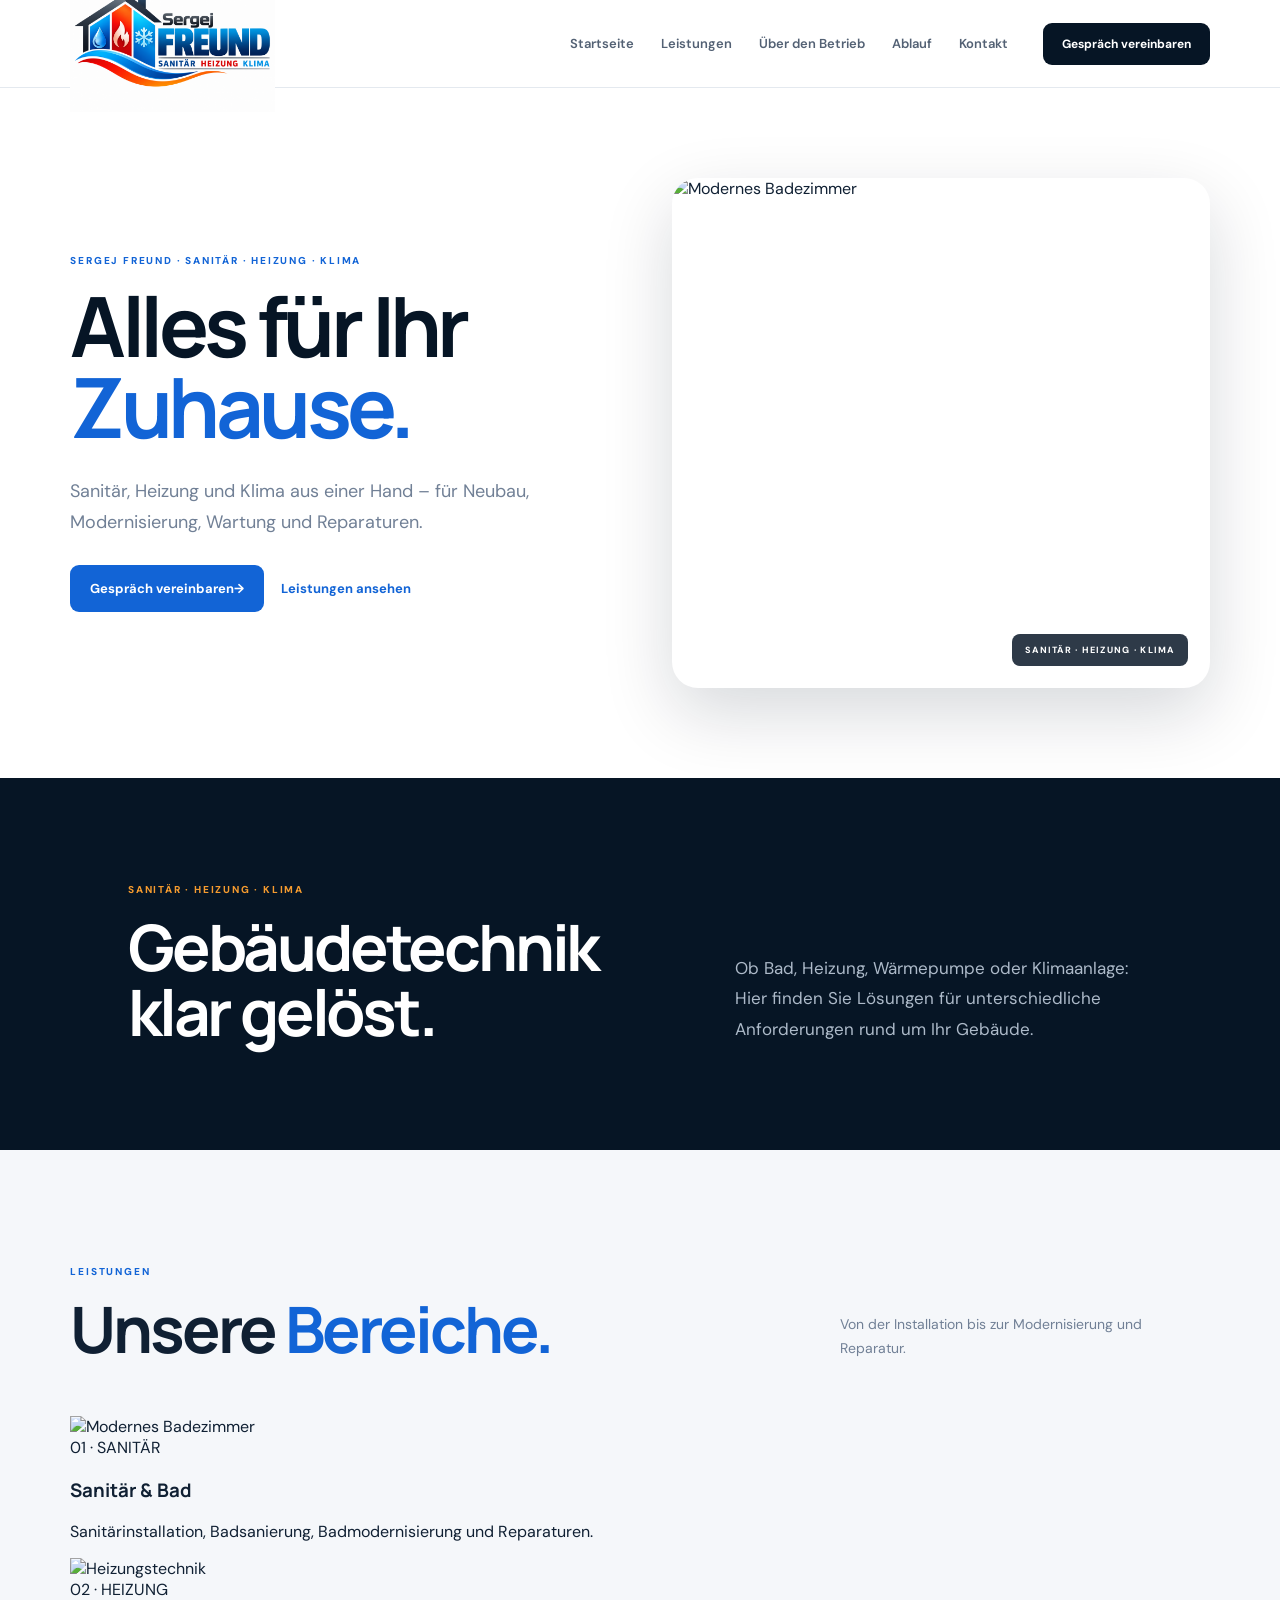
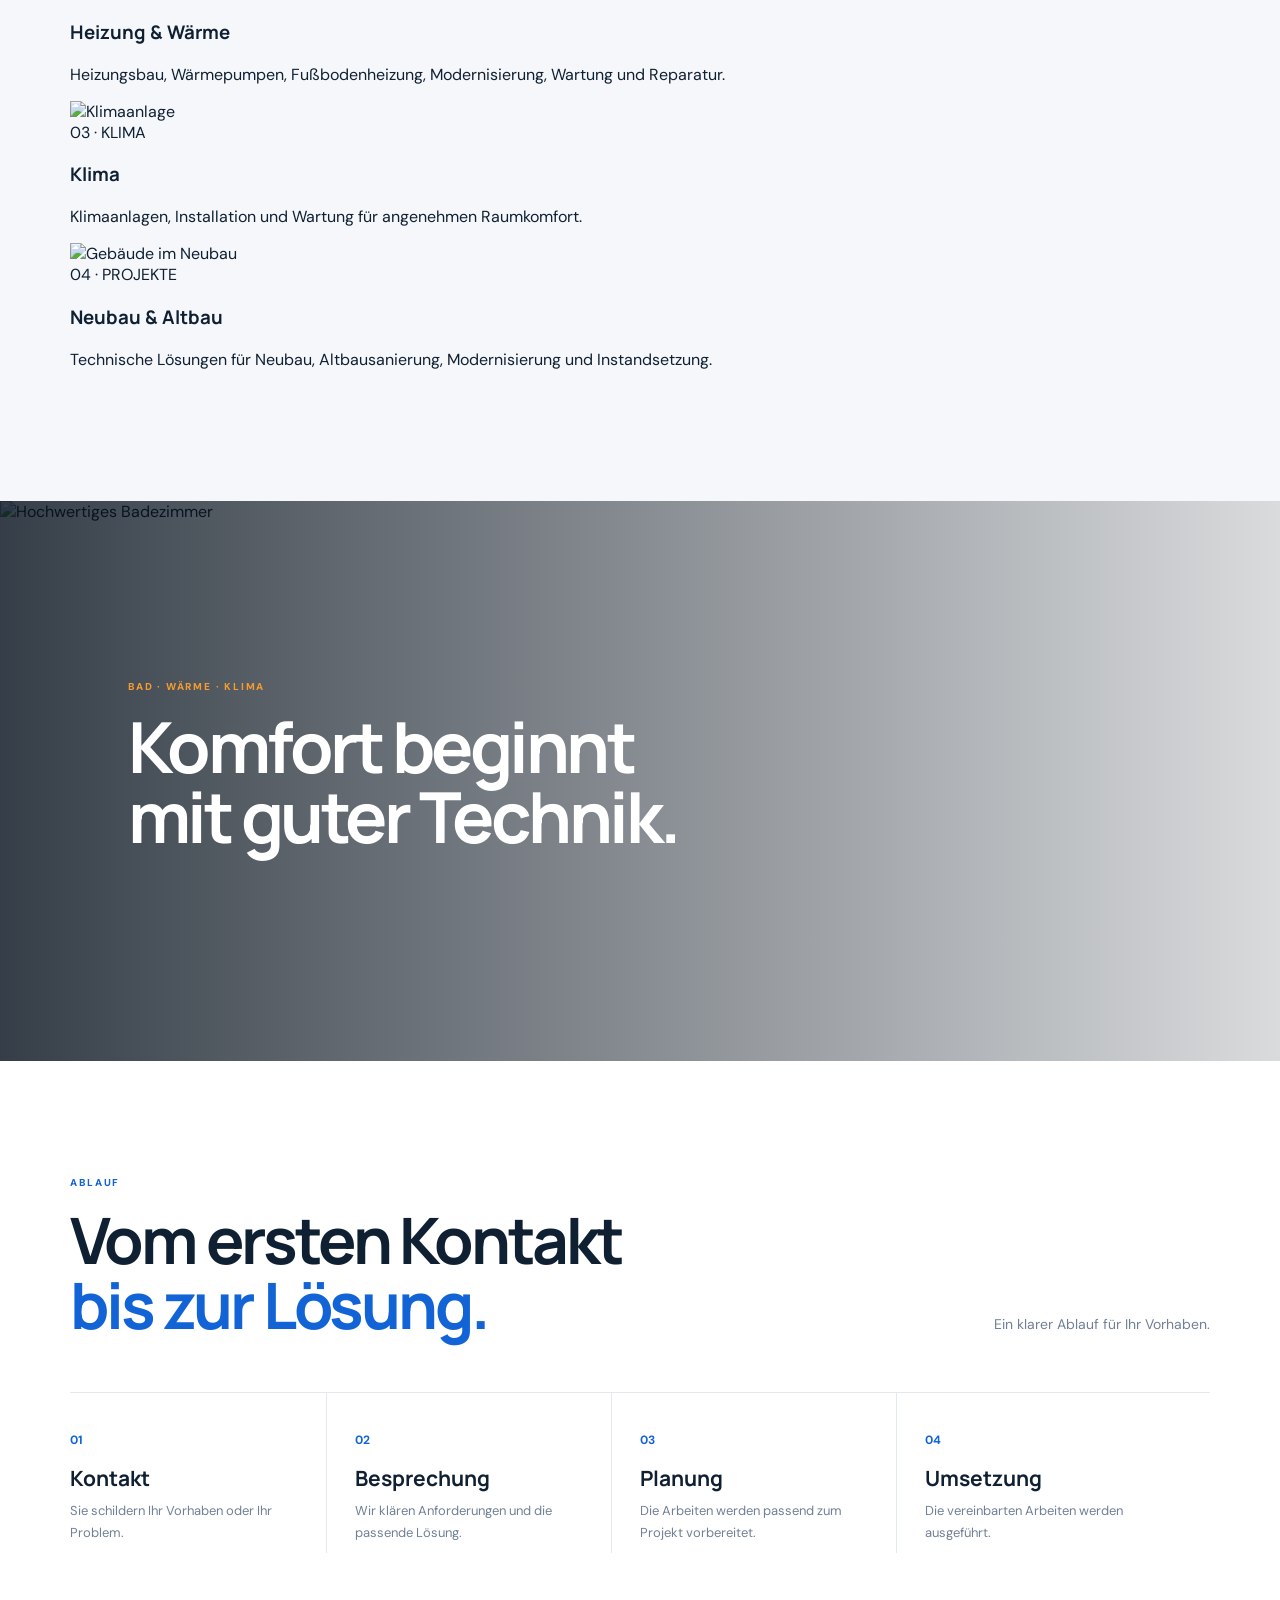
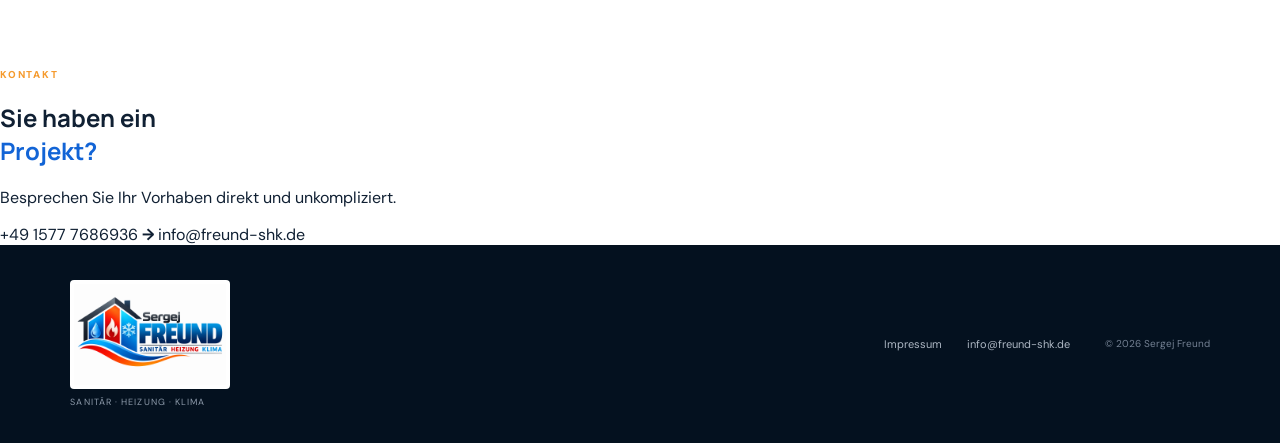
==== commit c298cf8b: "Seitenaufbau komplett neu strukturiert" ====
--- a/index.html
+++ b/index.html
@@ -1,15 +1,22 @@
 <!doctype html>
 <html lang="de">
 <head>
-<meta charset="utf-8"><meta name="viewport" content="width=device-width,initial-scale=1">
-<meta name="description" content="Sergej Freund – Sanitär, Heizung und Klima in Volkmarsen und Umgebung.">
+<meta charset="utf-8">
+<meta name="viewport" content="width=device-width,initial-scale=1">
+<meta name="description" content="Sergej Freund Sanitär Heizung Klima – Lösungen für Sanitär, Heizung und Klima in Volkmarsen.">
 <title>Sergej Freund | Sanitär · Heizung · Klima</title>
 <link rel="stylesheet" href="style.css">
 </head>
 <body>
 <header class="header">
   <a class="logo" href="#start"><img src="logo.png" alt="Sergej Freund Sanitär Heizung Klima"></a>
-  <nav><a href="#start">Startseite</a><a href="#leistungen">Leistungen</a><a href="#ueber-uns">Über den Betrieb</a><a href="#ablauf">Ablauf</a><a href="#kontakt">Kontakt</a></nav>
+  <nav>
+    <a href="#start">Startseite</a>
+    <a href="#leistungen">Leistungen</a>
+    <a href="#ueber-uns">Über den Betrieb</a>
+    <a href="#ablauf">Ablauf</a>
+    <a href="#kontakt">Kontakt</a>
+  </nav>
   <a class="nav-cta" href="tel:+4915777686936">Gespräch vereinbaren</a>
   <button class="menu" aria-label="Menü">☰</button>
 </header>
@@ -18,44 +25,89 @@
 <section class="hero">
   <div class="hero-copy">
     <div class="eyebrow">SERGEJ FREUND · SANITÄR · HEIZUNG · KLIMA</div>
-    <h1>Komfort für<br><span>Ihr Zuhause.</span></h1>
-    <p>Moderne Lösungen für Sanitär, Heizung und Klima – persönlich geplant und sauber umgesetzt.</p>
-    <div class="actions"><a class="btn primary" href="tel:+4915777686936">Gespräch vereinbaren →</a><a class="btn text" href="#leistungen">Leistungen ansehen</a></div>
-    <div class="chips"><span>💧 Sanitär</span><span>🔥 Heizung</span><span>❄ Klima</span><span>⌂ Neubau & Altbau</span></div>
+    <h1>Alles für Ihr<br><span>Zuhause.</span></h1>
+    <p>Sanitär, Heizung und Klima aus einer Hand – für Neubau, Modernisierung, Wartung und Reparaturen.</p>
+    <div class="actions">
+      <a class="btn primary" href="tel:+4915777686936">Gespräch vereinbaren <b>→</b></a>
+      <a class="btn text" href="#leistungen">Leistungen ansehen</a>
+    </div>
   </div>
-  <div class="hero-photo"><img src="https://images.unsplash.com/photo-1552321554-5fefe8c9ef14?auto=format&fit=crop&w=1400&q=88" alt="Modernes Badezimmer"></div>
+  <div class="hero-photo">
+    <img src="https://images.unsplash.com/photo-1552321554-5fefe8c9ef14?auto=format&fit=crop&w=1600&q=90" alt="Modernes Badezimmer">
+  </div>
 </section>
 
 <section class="intro dark" id="ueber-uns">
-  <div class="eyebrow orange">EIN ANSPRECHPARTNER · MEHR MÖGLICHKEITEN</div>
-  <div class="intro-grid"><h2>Gebäudetechnik<br><span>zusammen gedacht.</span></h2><p>Ob neues Bad, moderne Heizung, Wärmepumpe oder angenehmes Raumklima: Sergej Freund steht für persönliche Beratung und Lösungen rund um Ihr Gebäude.</p></div>
+  <div class="eyebrow orange">SANITÄR · HEIZUNG · KLIMA</div>
+  <div class="intro-grid">
+    <h2>Gebäudetechnik<br><span>klar gelöst.</span></h2>
+    <p>Ob Bad, Heizung, Wärmepumpe oder Klimaanlage: Hier finden Sie Lösungen für unterschiedliche Anforderungen rund um Ihr Gebäude.</p>
+  </div>
 </section>
 
 <section class="leistungen" id="leistungen">
-  <div class="section-top"><div><div class="eyebrow">UNSERE LEISTUNGEN</div><h2>Was wir <span>umsetzen.</span></h2></div><p>Von der Neuinstallation bis zur Modernisierung und Reparatur.</p></div>
-  <div class="service-list">
-    <a class="service-photo" href="#kontakt"><img src="https://images.unsplash.com/photo-1600566753190-17f0baa2a6c3?auto=format&fit=crop&w=1200&q=85" alt="Modernes Bad"><div><small>01 · SANITÄR</small><h3>Sanitär & Badsanierung</h3><p>Sanitärinstallationen, Badsanierung, Badmodernisierung und Instandsetzung.</p></div><b>→</b></a>
-    <a class="service-photo" href="#kontakt"><img src="https://images.unsplash.com/photo-1621905252507-b35492cc74b4?auto=format&fit=crop&w=1200&q=85" alt="Heizungstechnik"><div><small>02 · HEIZUNG</small><h3>Heizung & Wärmepumpe</h3><p>Heizungsbau, Modernisierung, Wärmepumpen, Fußbodenheizung, Wartung und Reparatur.</p></div><b>→</b></a>
-    <a class="service-photo" href="#kontakt"><img src="https://images.unsplash.com/photo-1631545806609-4b5b1d4b8d2d?auto=format&fit=crop&w=1200&q=85" alt="Klimatisierung"><div><small>03 · KLIMA</small><h3>Klima & Raumkomfort</h3><p>Klimaanlagen, Installation und Wartung für angenehme Temperaturen.</p></div><b>→</b></a>
-    <a class="service-photo" href="#kontakt"><img src="https://images.unsplash.com/photo-1503387762-592deb58ef4e?auto=format&fit=crop&w=1200&q=85" alt="Neubau und Gebäude"><div><small>04 · BAU & MODERNISIERUNG</small><h3>Neubau & Altbau</h3><p>Lösungen für Neubau, Altbausanierung, Modernisierung und Reparaturen.</p></div><b>→</b></a>
+  <div class="section-top">
+    <div><div class="eyebrow">LEISTUNGEN</div><h2>Unsere <span>Bereiche.</span></h2></div>
+    <p>Von der Installation bis zur Modernisierung und Reparatur.</p>
+  </div>
+
+  <div class="service-grid">
+    <article class="service-card">
+      <div class="card-image"><img src="https://images.unsplash.com/photo-1600566753190-17f0baa2a6c3?auto=format&fit=crop&w=1200&q=90" alt="Modernes Badezimmer"></div>
+      <div class="card-body"><span>01 · SANITÄR</span><h3>Sanitär & Bad</h3><p>Sanitärinstallation, Badsanierung, Badmodernisierung und Reparaturen.</p></div>
+    </article>
+    <article class="service-card">
+      <div class="card-image"><img src="https://images.unsplash.com/photo-1621905252507-b35492cc74b4?auto=format&fit=crop&w=1200&q=90" alt="Heizungstechnik"></div>
+      <div class="card-body"><span>02 · HEIZUNG</span><h3>Heizung & Wärme</h3><p>Heizungsbau, Wärmepumpen, Fußbodenheizung, Modernisierung, Wartung und Reparatur.</p></div>
+    </article>
+    <article class="service-card">
+      <div class="card-image"><img src="https://images.unsplash.com/photo-1631545806609-4b5b1d4b8d2d?auto=format&fit=crop&w=1200&q=90" alt="Klimaanlage"></div>
+      <div class="card-body"><span>03 · KLIMA</span><h3>Klima</h3><p>Klimaanlagen, Installation und Wartung für angenehmen Raumkomfort.</p></div>
+    </article>
+    <article class="service-card">
+      <div class="card-image"><img src="https://images.unsplash.com/photo-1503387762-592deb58ef4e?auto=format&fit=crop&w=1200&q=90" alt="Gebäude im Neubau"></div>
+      <div class="card-body"><span>04 · PROJEKTE</span><h3>Neubau & Altbau</h3><p>Technische Lösungen für Neubau, Altbausanierung, Modernisierung und Instandsetzung.</p></div>
+    </article>
   </div>
 </section>
 
 <section class="feature-photo">
-  <img src="https://images.unsplash.com/photo-1584622650111-993a426fbf0a?auto=format&fit=crop&w=1800&q=88" alt="Hochwertiges Badezimmer">
-  <div class="feature-overlay"><div class="eyebrow orange">BAD · WÄRME · KLIMA</div><h2>Technik, die sich<br><span>gut anfühlt.</span></h2><a class="btn white" href="#kontakt">Projekt besprechen →</a></div>
+  <img src="https://images.unsplash.com/photo-1584622650111-993a426fbf0a?auto=format&fit=crop&w=1800&q=90" alt="Hochwertiges Badezimmer">
+  <div class="feature-overlay">
+    <div class="eyebrow orange">BAD · WÄRME · KLIMA</div>
+    <h2>Komfort beginnt<br><span>mit guter Technik.</span></h2>
+  </div>
 </section>
 
 <section class="ablauf" id="ablauf">
-  <div class="section-top"><div><div class="eyebrow">DER ABLAUF</div><h2>Klar. Persönlich.<br><span>Zuverlässig.</span></h2></div><p>Vom ersten Gespräch bis zur fertigen Lösung.</p></div>
-  <div class="steps"><div><strong>01</strong><h3>Kontakt</h3><p>Sie schildern Ihr Vorhaben oder Ihr Problem.</p></div><div><strong>02</strong><h3>Bedarf</h3><p>Wir besprechen Anforderungen und passende Möglichkeiten.</p></div><div><strong>03</strong><h3>Planung</h3><p>Die Lösung wird passend zu Gebäude und Projekt geplant.</p></div><div><strong>04</strong><h3>Umsetzung</h3><p>Saubere Ausführung und persönlicher Ansprechpartner.</p></div></div>
+  <div class="section-top">
+    <div><div class="eyebrow">ABLAUF</div><h2>Vom ersten Kontakt<br><span>bis zur Lösung.</span></h2></div>
+    <p>Ein klarer Ablauf für Ihr Vorhaben.</p>
+  </div>
+  <div class="steps">
+    <div><strong>01</strong><h3>Kontakt</h3><p>Sie schildern Ihr Vorhaben oder Ihr Problem.</p></div>
+    <div><strong>02</strong><h3>Besprechung</h3><p>Wir klären Anforderungen und die passende Lösung.</p></div>
+    <div><strong>03</strong><h3>Planung</h3><p>Die Arbeiten werden passend zum Projekt vorbereitet.</p></div>
+    <div><strong>04</strong><h3>Umsetzung</h3><p>Die vereinbarten Arbeiten werden ausgeführt.</p></div>
+  </div>
 </section>
 
-<section class="cta dark" id="kontakt">
-  <div class="eyebrow orange">SIE HABEN EIN PROJEKT?</div><h2>Wir sprechen gerne<br><span>über Ihre Lösung.</span></h2><p>Unverbindlich Kontakt aufnehmen und das Vorhaben gemeinsam besprechen.</p>
-  <div class="actions"><a class="btn primary" href="tel:+4915777686936">+49 1577 7686936 →</a><a class="btn outline" href="mailto:info@freund-shk.de">E-Mail schreiben</a></div>
+<section class="contact" id="kontakt">
+  <div class="contact-inner">
+    <div><div class="eyebrow orange">KONTAKT</div><h2>Sie haben ein<br><span>Projekt?</span></h2></div>
+    <div class="contact-info">
+      <p>Besprechen Sie Ihr Vorhaben direkt und unkompliziert.</p>
+      <a href="tel:+4915777686936">+49 1577 7686936 <b>→</b></a>
+      <a href="mailto:info@freund-shk.de">info@freund-shk.de</a>
+    </div>
+  </div>
 </section>
 </main>
 
-<footer><div class="footer-brand"><img src="logo.png" alt="Sergej Freund"><span>Sanitär · Heizung · Klima</span></div><div><a href="impressum.html">Impressum</a><a href="mailto:info@freund-shk.de">info@freund-shk.de</a></div><small>© 2026 Sergej Freund</small></footer>
-</body></html>+<footer>
+  <div class="footer-brand"><img src="logo.png" alt="Sergej Freund"><span>Sanitär · Heizung · Klima</span></div>
+  <div class="footer-links"><a href="impressum.html">Impressum</a><a href="mailto:info@freund-shk.de">info@freund-shk.de</a></div>
+  <small>© 2026 Sergej Freund</small>
+</footer>
+</body>
+</html>
--- a/style.css
+++ b/style.css
@@ -1,4 +1,19 @@
 @import url('https://fonts.googleapis.com/css2?family=DM+Sans:wght@400;500;600;700&family=Manrope:wght@600;700;800&display=swap');
-:root{--navy:#071526;--blue:#1264d6;--red:#e5483e;--orange:#f49a32;--ink:#102033;--muted:#667487;--bg:#f5f7fa;--white:#fff}
-*{box-sizing:border-box}html{scroll-behavior:smooth}body{margin:0;color:var(--ink);font-family:'DM Sans',sans-serif;background:var(--bg)}a{text-decoration:none;color:inherit}.topbar{height:82px;background:#fff;display:flex;align-items:center;gap:38px;padding:0 6vw;position:sticky;top:0;z-index:20;border-bottom:1px solid #e9edf2}.brand{display:flex;align-items:center;gap:12px;margin-right:auto}.brand-logo{width:205px;height:auto;display:block}.brand-mark{width:43px;height:43px;border-radius:11px;background:linear-gradient(145deg,var(--blue),var(--red));color:white;display:grid;place-items:center;font-weight:800;font-family:Manrope}.topbar nav{display:flex;gap:27px;font-size:14px;font-weight:600;color:#536274}.topbar nav a:hover{color:var(--blue)}.header-call{background:var(--navy);color:white;border-radius:9px;padding:12px 18px;font-size:13px;font-weight:700}.hero{min-height:720px;padding:80px 6vw 90px;display:grid;grid-template-columns:1fr 1fr;gap:7vw;align-items:center;background:#fff}.hero-copy{max-width:650px}.eyebrow{display:inline-block;text-transform:uppercase;letter-spacing:.18em;font-size:11px;font-weight:800;color:var(--blue);margin-bottom:18px}.hero h1,h2{font-family:Manrope,sans-serif;line-height:1.02;letter-spacing:-.045em;margin:0}.hero h1{font-size:clamp(54px,6vw,86px);color:var(--navy)}em{font-style:normal;color:var(--red)}.hero p{font-size:18px;line-height:1.7;color:var(--muted);max-width:590px;margin:28px 0}.hero-actions{display:flex;gap:12px;flex-wrap:wrap}.btn{display:inline-flex;align-items:center;justify-content:center;border-radius:10px;padding:15px 21px;font-weight:700;font-size:14px}.primary{background:var(--blue);color:white}.ghost{border:1px solid #d6dce4;background:white}.trust{display:flex;gap:22px;flex-wrap:wrap;margin-top:28px;color:#526174;font-size:12px;font-weight:600}.hero-visual{position:relative;min-height:510px}.image-main{height:510px;border-radius:30px;background:linear-gradient(180deg,rgba(4,18,35,.05),rgba(4,18,35,.4)),url('https://images.unsplash.com/photo-1607472586893-edb57bdc0e39?auto=format&fit=crop&w=1200&q=85') center/cover;box-shadow:0 28px 70px rgba(7,21,38,.18)}.floating-card{position:absolute;left:-45px;bottom:42px;width:280px;padding:22px;background:white;border-radius:16px;box-shadow:0 18px 45px rgba(7,21,38,.18);border-left:4px solid var(--orange)}.floating-card b{display:block;font-family:Manrope;margin-bottom:7px}.floating-card span{color:var(--muted);font-size:12px;line-height:1.5}.intro,.contact{padding:120px 10vw;display:grid;grid-template-columns:1fr 1fr;gap:10vw;align-items:center}.intro{background:var(--navy);color:white}.intro .eyebrow,.contact .eyebrow{color:var(--orange)}h2{font-size:clamp(40px,5vw,66px)}.intro p,.contact-copy p{font-size:18px;line-height:1.8;color:#aebaca;margin:0}.services{padding:120px 6vw}.section-head{display:flex;align-items:end;justify-content:space-between;margin-bottom:55px}.section-head h2{color:var(--navy)}.section-head h2 span{color:var(--blue)}.service-grid{display:grid;grid-template-columns:repeat(4,1fr);gap:16px}.service{background:white;border-radius:18px;padding:28px;min-height:310px;position:relative;border:1px solid #e7ebf0;transition:.25s;overflow:hidden}.photo-service:before{content:'';display:block;height:105px;margin:-28px -28px 24px;background:linear-gradient(180deg,rgba(7,21,38,.03),rgba(7,21,38,.35)),var(--service-img) center/cover}.photo-service .number{top:22px;color:white;z-index:2;text-shadow:0 1px 4px rgba(0,0,0,.4)}.photo-service .icon{margin-top:0}.service:hover{transform:translateY(-6px);box-shadow:0 20px 40px rgba(7,21,38,.1)}.service.featured{background:var(--blue);color:white;border-color:var(--blue)}.service.featured:before{filter:saturate(.8);}.number{position:absolute;right:22px;top:22px;font-size:11px;font-weight:800;opacity:.45}.icon{font-size:36px;margin:30px 0 25px;color:var(--red)}.featured .icon{color:var(--orange)}.service h3{font-family:Manrope;font-size:24px;margin:0 0 12px}.service p{font-size:13px;line-height:1.65;color:#708095;margin:0 0 22px}.featured p{color:#dbe8fa}.service a{font-size:12px;font-weight:800;color:var(--blue)}.featured a{color:white}.banner{margin:0 6vw 110px;padding:75px 7%;border-radius:28px;background:linear-gradient(120deg,#0a1e35,#123f73);color:white;display:flex;align-items:center;justify-content:space-between;gap:30px}.banner h2{font-size:52px}.light{background:white;color:var(--navy);white-space:nowrap}.contact{background:white}.contact-card{background:#f5f7fa;border-radius:22px;padding:12px}.contact-card>a,.contact-card>div{display:block;padding:25px;border-bottom:1px solid #dfe5eb}.contact-card>a:last-child{border-bottom:0}.contact-card small{display:block;color:#7a8797;text-transform:uppercase;letter-spacing:.12em;font-size:9px;font-weight:800;margin-bottom:8px}.contact-card strong{font-size:17px;line-height:1.5}.contact-card a strong{color:var(--blue)}footer{background:#061321;color:white;padding:35px 6vw;display:flex;align-items:center;gap:35px}footer div{margin-right:auto}footer strong{display:block;font-family:Manrope}footer span{display:block;color:#8d9bad;font-size:11px;margin-top:4px}footer a{font-size:12px}footer>small{color:#7e8b9a;font-size:10px}@media(max-width:950px){.topbar nav{display:none}.hero{grid-template-columns:1fr;padding-top:55px}.hero-visual{min-height:420px}.image-main{height:420px}.floating-card{left:18px}.service-grid{grid-template-columns:1fr 1fr}.intro,.contact{padding:85px 7%;gap:50px}.banner{margin-bottom:70px}}@media(max-width:620px){.topbar{padding:0 20px}.header-call{padding:10px 12px}.hero{padding:50px 20px 70px}.hero h1{font-size:52px}.hero-visual{min-height:350px}.image-main{height:350px}.floating-card{left:12px;bottom:20px;width:245px}.intro,.contact{grid-template-columns:1fr;padding:75px 20px}.services{padding:75px 20px}.section-head{display:block}.service-grid{grid-template-columns:1fr}.banner{margin:0 20px 70px;padding:45px 28px;display:block}.banner h2{font-size:42px;margin-bottom:28px}footer{padding:30px 20px;flex-wrap:wrap}footer div{width:100%}}
-.photo-label{position:absolute;right:24px;top:24px;background:rgba(7,21,38,.82);backdrop-filter:blur(10px);color:white;padding:15px 18px;border-radius:13px;min-width:205px}.photo-label span{display:block;color:#f49a32;font-size:10px;font-weight:800;margin-bottom:7px}.photo-label b{display:block;font-family:Manrope;font-size:13px}.photo-label small{display:block;color:#b9c5d2;font-size:10px;margin-top:4px}.visual-strip{padding:0 6vw 120px;display:grid;grid-template-columns:repeat(3,1fr);gap:18px;background:#fff}.visual-card{height:300px;border-radius:22px;padding:28px;display:flex;flex-direction:column;justify-content:flex-end;color:#fff;position:relative;overflow:hidden;background-position:center;background-size:cover;box-shadow:0 18px 45px rgba(7,21,38,.13)}.visual-card:before{content:'';position:absolute;inset:0;background:linear-gradient(180deg,transparent 25%,rgba(4,13,24,.78))}.visual-card>*{position:relative;z-index:1}.visual-card span{text-transform:uppercase;letter-spacing:.15em;font-size:10px;font-weight:800;color:#f5a23a;margin-bottom:7px}.visual-card b{font-family:Manrope;font-size:25px}.bathroom{background-image:url('https://images.unsplash.com/photo-1552321554-5fefe8c9ef14?auto=format&fit=crop&w=1000&q=85')}.heating{background-image:url('https://images.unsplash.com/photo-1631545806609-4b5b1d4b8d2d?auto=format&fit=crop&w=1000&q=85')}.climate{background-image:url('https://images.unsplash.com/photo-1631545806609-4b5b1d4b8d2d?auto=format&fit=crop&w=1000&q=85')}.services{background:#f5f7fa}@media(max-width:750px){.visual-strip{grid-template-columns:1fr;padding:0 20px 75px}.visual-card{height:250px}.photo-label{right:15px;top:15px}}+:root{--navy:#061525;--blue:#1264d6;--red:#e63731;--orange:#f59b2f;--ink:#102033;--muted:#718096;--bg:#f5f7fa;--line:#e4e9ef}
+*{box-sizing:border-box}html{scroll-behavior:smooth}body{margin:0;background:#fff;color:var(--ink);font-family:'DM Sans',sans-serif}a{text-decoration:none;color:inherit}.header{height:88px;display:flex;align-items:center;padding:0 5.5vw;gap:35px;border-bottom:1px solid var(--line);background:#fff;position:sticky;top:0;z-index:30}.logo{margin-right:auto}.logo img{width:205px;height:auto;display:block}.header nav{display:flex;gap:27px;font-size:13px;font-weight:600;color:#536174}.header nav a:hover{color:var(--blue)}.nav-cta{background:var(--navy);color:#fff;padding:13px 19px;border-radius:9px;font-size:12px;font-weight:700}.menu{display:none;background:none;border:0;font-size:24px}.hero{min-height:690px;padding:85px 5.5vw;display:grid;grid-template-columns:1fr 1.05fr;gap:7vw;align-items:center;background:#fff}.eyebrow{font-size:10px;letter-spacing:.18em;font-weight:800;color:var(--blue);margin-bottom:18px}.orange{color:var(--orange)}h1,h2,h3{font-family:Manrope,sans-serif}h1{font-size:clamp(55px,6.5vw,88px);line-height:.98;letter-spacing:-.055em;margin:0;color:var(--navy)}h1 span,h2 span{color:var(--blue)}.hero-copy>p{font-size:18px;line-height:1.7;color:var(--muted);max-width:560px;margin:28px 0}.actions{display:flex;gap:12px;align-items:center;flex-wrap:wrap}.btn{display:inline-flex;padding:15px 20px;border-radius:9px;font-size:13px;font-weight:700}.primary{background:var(--blue);color:#fff}.text{color:var(--blue);padding-left:5px}.chips{display:flex;gap:18px;flex-wrap:wrap;margin-top:32px;color:#59687a;font-size:11px;font-weight:600}.hero-photo{height:510px;border-radius:26px;overflow:hidden;box-shadow:0 25px 70px rgba(6,21,37,.16)}.hero-photo img{width:100%;height:100%;object-fit:cover}.dark{background:var(--navy);color:#fff}.intro{padding:105px 10vw}.intro-grid{display:grid;grid-template-columns:1.15fr 1fr;gap:10vw;align-items:end}.intro h2,.cta h2{font-size:clamp(42px,5vw,66px);line-height:1.02;letter-spacing:-.05em;margin:0}.intro h2 span,.cta h2 span{color:#fff}.intro p{color:#adbac9;font-size:17px;line-height:1.8;margin:0}.leistungen,.ablauf{padding:115px 5.5vw;background:var(--bg)}.section-top{display:flex;justify-content:space-between;align-items:end;gap:40px;margin-bottom:55px}.section-top h2{font-size:clamp(42px,5vw,64px);line-height:1.02;letter-spacing:-.05em;margin:0}.section-top p{max-width:370px;color:var(--muted);line-height:1.7;font-size:14px;margin:0}.service-list{display:grid;grid-template-columns:1fr 1fr;gap:18px}.service-photo{background:#fff;border-radius:18px;overflow:hidden;border:1px solid var(--line);display:grid;grid-template-columns:175px 1fr 35px;min-height:210px;transition:.25s}.service-photo:hover{transform:translateY(-5px);box-shadow:0 18px 45px rgba(6,21,37,.12)}.service-photo img{width:100%;height:100%;min-height:210px;object-fit:cover}.service-photo>div{padding:27px 24px}.service-photo small{font-size:9px;letter-spacing:.13em;font-weight:800;color:var(--blue)}.service-photo h3{font-size:21px;margin:12px 0 9px}.service-photo p{font-size:12px;color:var(--muted);line-height:1.55;margin:0}.service-photo>b{align-self:center;color:var(--blue);font-size:20px}.feature-photo{height:560px;position:relative;overflow:hidden}.feature-photo>img{width:100%;height:100%;object-fit:cover}.feature-photo:after{content:'';position:absolute;inset:0;background:linear-gradient(90deg,rgba(3,14,26,.8),rgba(3,14,26,.15))}.feature-overlay{position:absolute;z-index:2;left:10vw;top:50%;transform:translateY(-50%);color:#fff}.feature-overlay h2{font-size:clamp(45px,5.5vw,72px);line-height:1;letter-spacing:-.05em;margin:0 0 30px}.feature-overlay h2 span{color:#fff}.white{background:#fff;color:var(--navy)}.ablauf{background:#fff}.steps{display:grid;grid-template-columns:repeat(4,1fr);border-top:1px solid var(--line)}.steps>div{padding:35px 28px 10px 0;border-right:1px solid var(--line);margin-right:28px}.steps>div:last-child{border:0}.steps strong{font-size:12px;color:var(--blue)}.steps h3{font-size:21px;margin:15px 0 8px}.steps p{font-size:13px;line-height:1.65;color:var(--muted);margin:0}.cta{padding:105px 10vw}.cta p{color:#adbac9;font-size:16px;margin:24px 0 30px}.outline{border:1px solid #4c6075;color:#fff}.cta h2{color:#fff}.cta h2 span{color:#fff}footer{background:#04111f;color:#fff;padding:35px 5.5vw;display:flex;align-items:center;gap:35px}.footer-brand{margin-right:auto}.footer-brand img{width:160px;background:#fff;border-radius:4px;padding:4px;display:block}.footer-brand span{font-size:9px;color:#8d9aaa;letter-spacing:.12em;text-transform:uppercase;display:block;margin-top:7px}footer>div:nth-child(2){display:flex;gap:25px;font-size:11px;color:#aeb8c4}footer small{color:#748193;font-size:10px}@media(max-width:1000px){.header nav{display:none}.menu{display:block}.nav-cta{margin-left:auto}.hero{grid-template-columns:1fr;padding-top:60px}.hero-photo{height:420px}.intro-grid{grid-template-columns:1fr;gap:35px}.service-list{grid-template-columns:1fr}.steps{grid-template-columns:1fr 1fr}.steps>div:nth-child(2){border-right:0}}@media(max-width:600px){.header{height:72px;padding:0 20px}.logo img{width:155px}.nav-cta{display:none}.hero{padding:55px 20px 70px}.hero-photo{height:350px}.chips{gap:10px}.intro,.cta{padding:75px 20px}.leistungen,.ablauf{padding:75px 20px}.section-top{display:block}.section-top p{margin-top:20px}.service-photo{grid-template-columns:105px 1fr 22px}.service-photo>div{padding:20px 15px}.service-photo h3{font-size:17px}.service-photo p{font-size:11px}.feature-photo{height:480px}.feature-overlay{left:25px;right:20px}.steps{grid-template-columns:1fr}.steps>div{border-right:0;border-bottom:1px solid var(--line);margin:0;padding:28px 0}.steps>div:last-child{border:0}footer{padding:30px 20px;flex-wrap:wrap}footer>div:nth-child(2){width:100%;justify-content:space-between}.footer-brand{width:100%}}
+/* Premium motion & polish */
+::selection{background:var(--blue);color:#fff}
+.header{backdrop-filter:blur(14px);background:rgba(255,255,255,.92)}
+.nav-cta,.btn,.service-photo{transition:transform .25s ease,box-shadow .25s ease,background .25s ease}
+.nav-cta:hover{transform:translateY(-2px);box-shadow:0 10px 25px rgba(6,21,37,.16)}
+.primary:hover{transform:translateY(-2px);box-shadow:0 12px 28px rgba(18,100,214,.28)}
+.hero-photo{position:relative}
+.hero-photo:after{content:'SANITÄR · HEIZUNG · KLIMA';position:absolute;right:22px;bottom:22px;background:rgba(6,21,37,.84);color:#fff;padding:10px 13px;border-radius:8px;font-size:9px;letter-spacing:.14em;font-weight:800}
+.service-photo img,.feature-photo>img{transition:transform .7s cubic-bezier(.2,.7,.2,1)}
+.service-photo:hover img{transform:scale(1.06)}
+.feature-photo:hover>img{transform:scale(1.025)}
+.eyebrow{position:relative}
+.section-top h2,.intro h2,.cta h2{max-width:780px}
+.steps>div{transition:transform .25s ease}
+.steps>div:hover{transform:translateY(-4px)}
+@media(max-width:600px){.hero-photo:after{right:12px;bottom:12px;font-size:8px;padding:8px 10px}.hero-copy>p{font-size:16px}.btn{width:100%;justify-content:center}.text{width:auto}.service-photo{min-height:185px}.service-photo img{min-height:185px}.feature-overlay .btn{width:auto}}
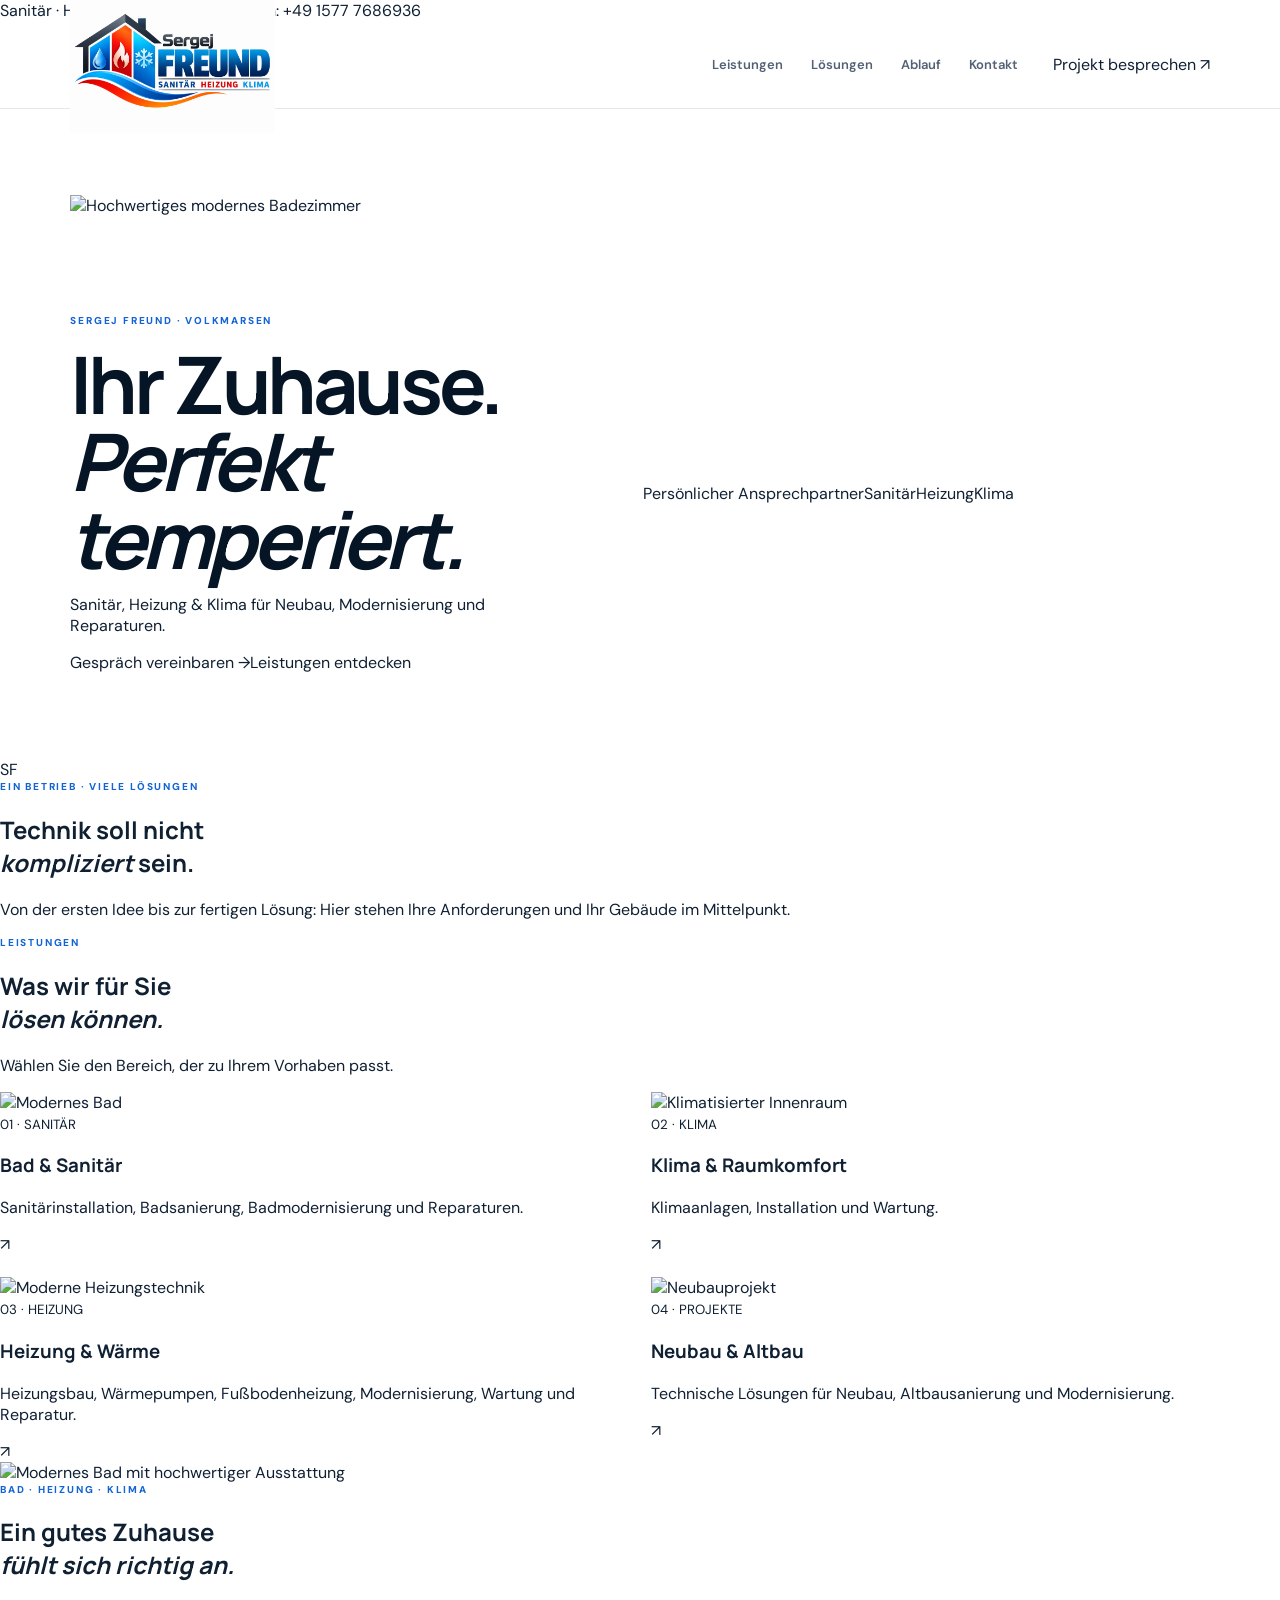
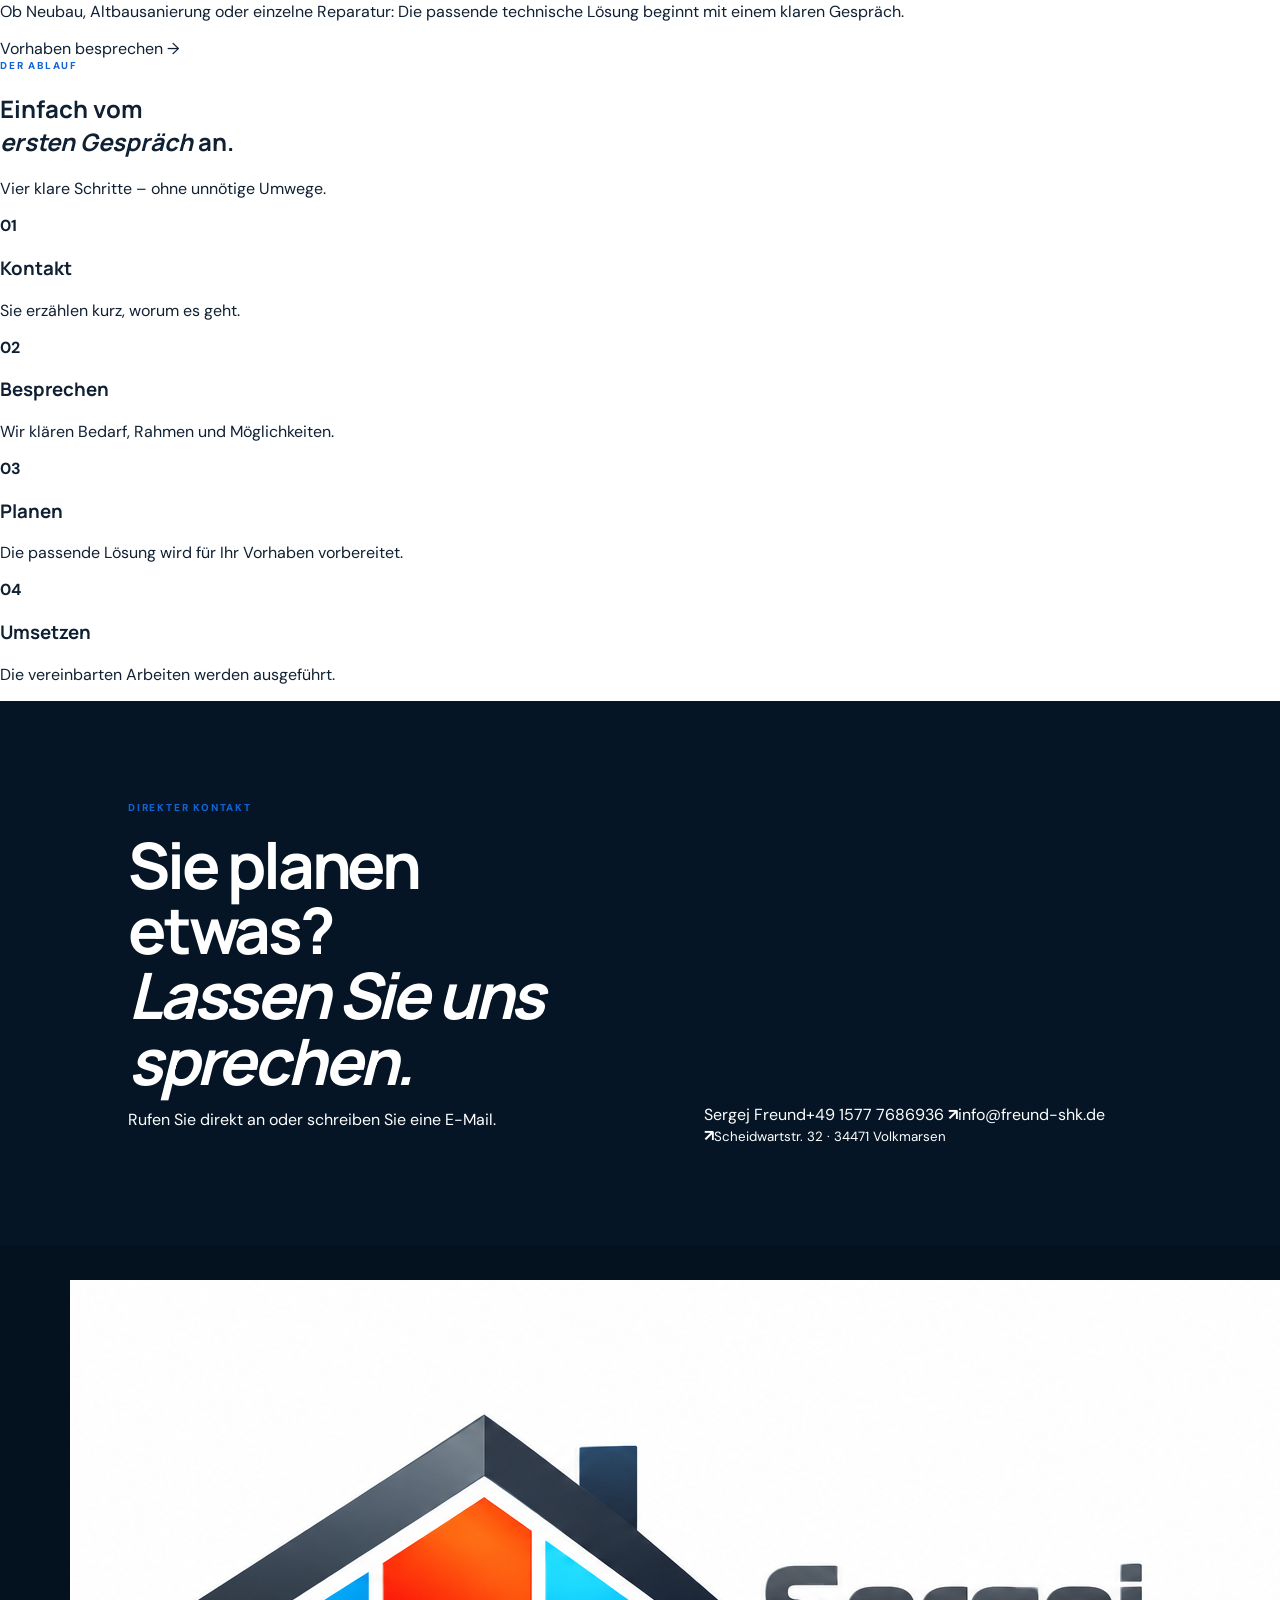
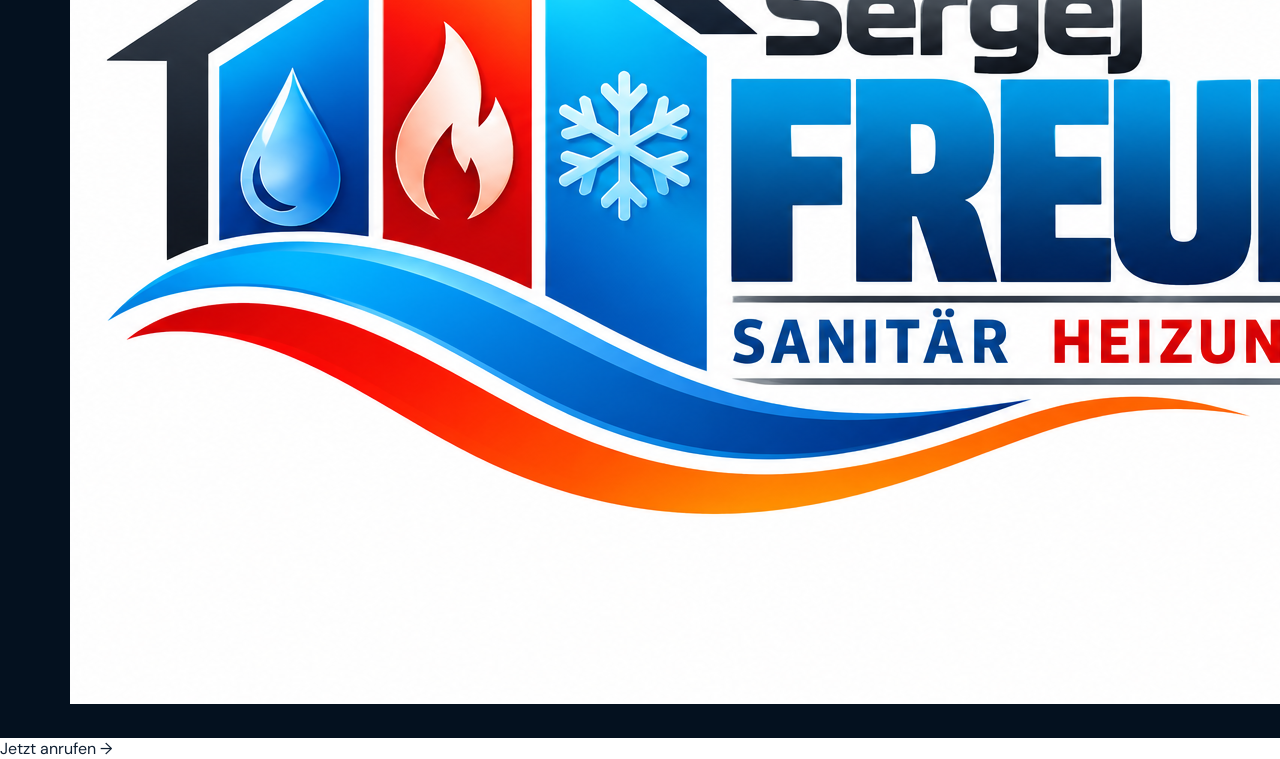
==== commit 78d566a9: "Kompletter Premium-Neuaufbau der Website" ====
--- a/index.html
+++ b/index.html
@@ -1,113 +1,74 @@
 <!doctype html>
 <html lang="de">
 <head>
-<meta charset="utf-8">
-<meta name="viewport" content="width=device-width,initial-scale=1">
-<meta name="description" content="Sergej Freund Sanitär Heizung Klima – Lösungen für Sanitär, Heizung und Klima in Volkmarsen.">
-<title>Sergej Freund | Sanitär · Heizung · Klima</title>
+<meta charset="utf-8"><meta name="viewport" content="width=device-width,initial-scale=1">
+<meta name="description" content="Sergej Freund Sanitär Heizung Klima – Sanitär, Badsanierung, Heizung, Wärmepumpen und Klima in Volkmarsen.">
+<title>Sergej Freund — Sanitär · Heizung · Klima</title>
+<link rel="preconnect" href="https://fonts.googleapis.com"><link rel="preconnect" href="https://fonts.gstatic.com" crossorigin>
+<link href="https://fonts.googleapis.com/css2?family=DM+Sans:wght@400;500;600;700&family=Manrope:wght@600;700;800&display=swap" rel="stylesheet">
 <link rel="stylesheet" href="style.css">
 </head>
 <body>
+<div class="topline"><span>Sanitär · Heizung · Klima</span><a href="tel:+4915777686936">Direkt anrufen: +49 1577 7686936</a></div>
 <header class="header">
   <a class="logo" href="#start"><img src="logo.png" alt="Sergej Freund Sanitär Heizung Klima"></a>
-  <nav>
-    <a href="#start">Startseite</a>
-    <a href="#leistungen">Leistungen</a>
-    <a href="#ueber-uns">Über den Betrieb</a>
-    <a href="#ablauf">Ablauf</a>
-    <a href="#kontakt">Kontakt</a>
-  </nav>
-  <a class="nav-cta" href="tel:+4915777686936">Gespräch vereinbaren</a>
-  <button class="menu" aria-label="Menü">☰</button>
+  <nav><a href="#leistungen">Leistungen</a><a href="#projekte">Lösungen</a><a href="#ablauf">Ablauf</a><a href="#kontakt">Kontakt</a></nav>
+  <a class="header-cta" href="#kontakt">Projekt besprechen <span>↗</span></a>
 </header>
 
 <main id="start">
 <section class="hero">
-  <div class="hero-copy">
-    <div class="eyebrow">SERGEJ FREUND · SANITÄR · HEIZUNG · KLIMA</div>
-    <h1>Alles für Ihr<br><span>Zuhause.</span></h1>
-    <p>Sanitär, Heizung und Klima aus einer Hand – für Neubau, Modernisierung, Wartung und Reparaturen.</p>
-    <div class="actions">
-      <a class="btn primary" href="tel:+4915777686936">Gespräch vereinbaren <b>→</b></a>
-      <a class="btn text" href="#leistungen">Leistungen ansehen</a>
-    </div>
+  <img class="hero-bg" src="https://images.unsplash.com/photo-1600566753190-17f0baa2a6c3?auto=format&fit=crop&w=2200&q=92" alt="Hochwertiges modernes Badezimmer">
+  <div class="hero-shade"></div>
+  <div class="hero-content">
+    <div class="eyebrow light">SERGEJ FREUND · VOLKMARSEN</div>
+    <h1>Ihr Zuhause.<br><em>Perfekt temperiert.</em></h1>
+    <p>Sanitär, Heizung & Klima für Neubau, Modernisierung und Reparaturen.</p>
+    <div class="hero-actions"><a class="button copper" href="tel:+4915777686936">Gespräch vereinbaren <span>→</span></a><a class="button ghost" href="#leistungen">Leistungen entdecken</a></div>
   </div>
-  <div class="hero-photo">
-    <img src="https://images.unsplash.com/photo-1552321554-5fefe8c9ef14?auto=format&fit=crop&w=1600&q=90" alt="Modernes Badezimmer">
+  <div class="hero-bottom"><span>Persönlicher Ansprechpartner</span><span>Sanitär</span><span>Heizung</span><span>Klima</span></div>
+</section>
+
+<section class="statement">
+  <div class="statement-mark">SF</div>
+  <div><div class="eyebrow">EIN BETRIEB · VIELE LÖSUNGEN</div><h2>Technik soll nicht<br><em>kompliziert</em> sein.</h2></div>
+  <p>Von der ersten Idee bis zur fertigen Lösung: Hier stehen Ihre Anforderungen und Ihr Gebäude im Mittelpunkt.</p>
+</section>
+
+<section class="services" id="leistungen">
+  <div class="section-head"><div><div class="eyebrow">LEISTUNGEN</div><h2>Was wir für Sie<br><em>lösen können.</em></h2></div><p>Wählen Sie den Bereich, der zu Ihrem Vorhaben passt.</p></div>
+  <div class="service-grid">
+    <a class="service featured" href="#kontakt"><div class="service-img"><img src="https://images.unsplash.com/photo-1552321554-5fefe8c9ef14?auto=format&fit=crop&w=1400&q=90" alt="Modernes Bad"></div><div class="service-copy"><small>01 · SANITÄR</small><h3>Bad & Sanitär</h3><p>Sanitärinstallation, Badsanierung, Badmodernisierung und Reparaturen.</p><span class="arrow">↗</span></div></a>
+    <a class="service" href="#kontakt"><div class="service-img"><img src="https://images.unsplash.com/photo-1631545806609-4b5b1d4b8d2d?auto=format&fit=crop&w=1400&q=90" alt="Klimatisierter Innenraum"></div><div class="service-copy"><small>02 · KLIMA</small><h3>Klima & Raumkomfort</h3><p>Klimaanlagen, Installation und Wartung.</p><span class="arrow">↗</span></div></a>
+    <a class="service" href="#kontakt"><div class="service-img"><img src="https://images.unsplash.com/photo-1621905252507-b35492cc74b4?auto=format&fit=crop&w=1400&q=90" alt="Moderne Heizungstechnik"></div><div class="service-copy"><small>03 · HEIZUNG</small><h3>Heizung & Wärme</h3><p>Heizungsbau, Wärmepumpen, Fußbodenheizung, Modernisierung, Wartung und Reparatur.</p><span class="arrow">↗</span></div></a>
+    <a class="service" href="#kontakt"><div class="service-img"><img src="https://images.unsplash.com/photo-1503387762-592deb58ef4e?auto=format&fit=crop&w=1400&q=90" alt="Neubauprojekt"></div><div class="service-copy"><small>04 · PROJEKTE</small><h3>Neubau & Altbau</h3><p>Technische Lösungen für Neubau, Altbausanierung und Modernisierung.</p><span class="arrow">↗</span></div></a>
   </div>
 </section>
 
-<section class="intro dark" id="ueber-uns">
-  <div class="eyebrow orange">SANITÄR · HEIZUNG · KLIMA</div>
-  <div class="intro-grid">
-    <h2>Gebäudetechnik<br><span>klar gelöst.</span></h2>
-    <p>Ob Bad, Heizung, Wärmepumpe oder Klimaanlage: Hier finden Sie Lösungen für unterschiedliche Anforderungen rund um Ihr Gebäude.</p>
-  </div>
+<section class="split" id="projekte">
+  <div class="split-image"><img src="https://images.unsplash.com/photo-1584622650111-993a426fbf0a?auto=format&fit=crop&w=1600&q=90" alt="Modernes Bad mit hochwertiger Ausstattung"></div>
+  <div class="split-copy"><div class="eyebrow">BAD · HEIZUNG · KLIMA</div><h2>Ein gutes Zuhause<br><em>fühlt sich richtig an.</em></h2><p>Ob Neubau, Altbausanierung oder einzelne Reparatur: Die passende technische Lösung beginnt mit einem klaren Gespräch.</p><a class="text-link" href="#kontakt">Vorhaben besprechen <span>→</span></a></div>
 </section>
 
-<section class="leistungen" id="leistungen">
-  <div class="section-top">
-    <div><div class="eyebrow">LEISTUNGEN</div><h2>Unsere <span>Bereiche.</span></h2></div>
-    <p>Von der Installation bis zur Modernisierung und Reparatur.</p>
-  </div>
-
-  <div class="service-grid">
-    <article class="service-card">
-      <div class="card-image"><img src="https://images.unsplash.com/photo-1600566753190-17f0baa2a6c3?auto=format&fit=crop&w=1200&q=90" alt="Modernes Badezimmer"></div>
-      <div class="card-body"><span>01 · SANITÄR</span><h3>Sanitär & Bad</h3><p>Sanitärinstallation, Badsanierung, Badmodernisierung und Reparaturen.</p></div>
-    </article>
-    <article class="service-card">
-      <div class="card-image"><img src="https://images.unsplash.com/photo-1621905252507-b35492cc74b4?auto=format&fit=crop&w=1200&q=90" alt="Heizungstechnik"></div>
-      <div class="card-body"><span>02 · HEIZUNG</span><h3>Heizung & Wärme</h3><p>Heizungsbau, Wärmepumpen, Fußbodenheizung, Modernisierung, Wartung und Reparatur.</p></div>
-    </article>
-    <article class="service-card">
-      <div class="card-image"><img src="https://images.unsplash.com/photo-1631545806609-4b5b1d4b8d2d?auto=format&fit=crop&w=1200&q=90" alt="Klimaanlage"></div>
-      <div class="card-body"><span>03 · KLIMA</span><h3>Klima</h3><p>Klimaanlagen, Installation und Wartung für angenehmen Raumkomfort.</p></div>
-    </article>
-    <article class="service-card">
-      <div class="card-image"><img src="https://images.unsplash.com/photo-1503387762-592deb58ef4e?auto=format&fit=crop&w=1200&q=90" alt="Gebäude im Neubau"></div>
-      <div class="card-body"><span>04 · PROJEKTE</span><h3>Neubau & Altbau</h3><p>Technische Lösungen für Neubau, Altbausanierung, Modernisierung und Instandsetzung.</p></div>
-    </article>
-  </div>
-</section>
-
-<section class="feature-photo">
-  <img src="https://images.unsplash.com/photo-1584622650111-993a426fbf0a?auto=format&fit=crop&w=1800&q=90" alt="Hochwertiges Badezimmer">
-  <div class="feature-overlay">
-    <div class="eyebrow orange">BAD · WÄRME · KLIMA</div>
-    <h2>Komfort beginnt<br><span>mit guter Technik.</span></h2>
-  </div>
-</section>
-
-<section class="ablauf" id="ablauf">
-  <div class="section-top">
-    <div><div class="eyebrow">ABLAUF</div><h2>Vom ersten Kontakt<br><span>bis zur Lösung.</span></h2></div>
-    <p>Ein klarer Ablauf für Ihr Vorhaben.</p>
-  </div>
-  <div class="steps">
-    <div><strong>01</strong><h3>Kontakt</h3><p>Sie schildern Ihr Vorhaben oder Ihr Problem.</p></div>
-    <div><strong>02</strong><h3>Besprechung</h3><p>Wir klären Anforderungen und die passende Lösung.</p></div>
-    <div><strong>03</strong><h3>Planung</h3><p>Die Arbeiten werden passend zum Projekt vorbereitet.</p></div>
-    <div><strong>04</strong><h3>Umsetzung</h3><p>Die vereinbarten Arbeiten werden ausgeführt.</p></div>
+<section class="process" id="ablauf">
+  <div class="section-head"><div><div class="eyebrow">DER ABLAUF</div><h2>Einfach vom<br><em>ersten Gespräch</em> an.</h2></div><p>Vier klare Schritte – ohne unnötige Umwege.</p></div>
+  <div class="process-grid">
+    <div><b>01</b><h3>Kontakt</h3><p>Sie erzählen kurz, worum es geht.</p></div>
+    <div><b>02</b><h3>Besprechen</h3><p>Wir klären Bedarf, Rahmen und Möglichkeiten.</p></div>
+    <div><b>03</b><h3>Planen</h3><p>Die passende Lösung wird für Ihr Vorhaben vorbereitet.</p></div>
+    <div><b>04</b><h3>Umsetzen</h3><p>Die vereinbarten Arbeiten werden ausgeführt.</p></div>
   </div>
 </section>
 
 <section class="contact" id="kontakt">
+  <div class="contact-bg"></div>
   <div class="contact-inner">
-    <div><div class="eyebrow orange">KONTAKT</div><h2>Sie haben ein<br><span>Projekt?</span></h2></div>
-    <div class="contact-info">
-      <p>Besprechen Sie Ihr Vorhaben direkt und unkompliziert.</p>
-      <a href="tel:+4915777686936">+49 1577 7686936 <b>→</b></a>
-      <a href="mailto:info@freund-shk.de">info@freund-shk.de</a>
-    </div>
+    <div><div class="eyebrow copper-text">DIREKTER KONTAKT</div><h2>Sie planen etwas?<br><em>Lassen Sie uns sprechen.</em></h2><p>Rufen Sie direkt an oder schreiben Sie eine E-Mail.</p></div>
+    <div class="contact-card"><span>Sergej Freund</span><a href="tel:+4915777686936">+49 1577 7686936 <b>↗</b></a><a href="mailto:info@freund-shk.de">info@freund-shk.de <b>↗</b></a><small>Scheidwartstr. 32 · 34471 Volkmarsen</small></div>
   </div>
 </section>
 </main>
 
-<footer>
-  <div class="footer-brand"><img src="logo.png" alt="Sergej Freund"><span>Sanitär · Heizung · Klima</span></div>
-  <div class="footer-links"><a href="impressum.html">Impressum</a><a href="mailto:info@freund-shk.de">info@freund-shk.de</a></div>
-  <small>© 2026 Sergej Freund</small>
-</footer>
-</body>
-</html>+<footer><img src="logo.png" alt="Sergej Freund"><div><a href="impressum.html">Impressum</a><a href="mailto:info@freund-shk.de">info@freund-shk.de</a></div><small>© 2026 Sergej Freund</small></footer>
+<a class="mobile-call" href="tel:+4915777686936">Jetzt anrufen <span>→</span></a>
+</body></html>
--- a/style.css
+++ b/style.css
@@ -1,19 +1,5 @@
 @import url('https://fonts.googleapis.com/css2?family=DM+Sans:wght@400;500;600;700&family=Manrope:wght@600;700;800&display=swap');
-:root{--navy:#061525;--blue:#1264d6;--red:#e63731;--orange:#f59b2f;--ink:#102033;--muted:#718096;--bg:#f5f7fa;--line:#e4e9ef}
-*{box-sizing:border-box}html{scroll-behavior:smooth}body{margin:0;background:#fff;color:var(--ink);font-family:'DM Sans',sans-serif}a{text-decoration:none;color:inherit}.header{height:88px;display:flex;align-items:center;padding:0 5.5vw;gap:35px;border-bottom:1px solid var(--line);background:#fff;position:sticky;top:0;z-index:30}.logo{margin-right:auto}.logo img{width:205px;height:auto;display:block}.header nav{display:flex;gap:27px;font-size:13px;font-weight:600;color:#536174}.header nav a:hover{color:var(--blue)}.nav-cta{background:var(--navy);color:#fff;padding:13px 19px;border-radius:9px;font-size:12px;font-weight:700}.menu{display:none;background:none;border:0;font-size:24px}.hero{min-height:690px;padding:85px 5.5vw;display:grid;grid-template-columns:1fr 1.05fr;gap:7vw;align-items:center;background:#fff}.eyebrow{font-size:10px;letter-spacing:.18em;font-weight:800;color:var(--blue);margin-bottom:18px}.orange{color:var(--orange)}h1,h2,h3{font-family:Manrope,sans-serif}h1{font-size:clamp(55px,6.5vw,88px);line-height:.98;letter-spacing:-.055em;margin:0;color:var(--navy)}h1 span,h2 span{color:var(--blue)}.hero-copy>p{font-size:18px;line-height:1.7;color:var(--muted);max-width:560px;margin:28px 0}.actions{display:flex;gap:12px;align-items:center;flex-wrap:wrap}.btn{display:inline-flex;padding:15px 20px;border-radius:9px;font-size:13px;font-weight:700}.primary{background:var(--blue);color:#fff}.text{color:var(--blue);padding-left:5px}.chips{display:flex;gap:18px;flex-wrap:wrap;margin-top:32px;color:#59687a;font-size:11px;font-weight:600}.hero-photo{height:510px;border-radius:26px;overflow:hidden;box-shadow:0 25px 70px rgba(6,21,37,.16)}.hero-photo img{width:100%;height:100%;object-fit:cover}.dark{background:var(--navy);color:#fff}.intro{padding:105px 10vw}.intro-grid{display:grid;grid-template-columns:1.15fr 1fr;gap:10vw;align-items:end}.intro h2,.cta h2{font-size:clamp(42px,5vw,66px);line-height:1.02;letter-spacing:-.05em;margin:0}.intro h2 span,.cta h2 span{color:#fff}.intro p{color:#adbac9;font-size:17px;line-height:1.8;margin:0}.leistungen,.ablauf{padding:115px 5.5vw;background:var(--bg)}.section-top{display:flex;justify-content:space-between;align-items:end;gap:40px;margin-bottom:55px}.section-top h2{font-size:clamp(42px,5vw,64px);line-height:1.02;letter-spacing:-.05em;margin:0}.section-top p{max-width:370px;color:var(--muted);line-height:1.7;font-size:14px;margin:0}.service-list{display:grid;grid-template-columns:1fr 1fr;gap:18px}.service-photo{background:#fff;border-radius:18px;overflow:hidden;border:1px solid var(--line);display:grid;grid-template-columns:175px 1fr 35px;min-height:210px;transition:.25s}.service-photo:hover{transform:translateY(-5px);box-shadow:0 18px 45px rgba(6,21,37,.12)}.service-photo img{width:100%;height:100%;min-height:210px;object-fit:cover}.service-photo>div{padding:27px 24px}.service-photo small{font-size:9px;letter-spacing:.13em;font-weight:800;color:var(--blue)}.service-photo h3{font-size:21px;margin:12px 0 9px}.service-photo p{font-size:12px;color:var(--muted);line-height:1.55;margin:0}.service-photo>b{align-self:center;color:var(--blue);font-size:20px}.feature-photo{height:560px;position:relative;overflow:hidden}.feature-photo>img{width:100%;height:100%;object-fit:cover}.feature-photo:after{content:'';position:absolute;inset:0;background:linear-gradient(90deg,rgba(3,14,26,.8),rgba(3,14,26,.15))}.feature-overlay{position:absolute;z-index:2;left:10vw;top:50%;transform:translateY(-50%);color:#fff}.feature-overlay h2{font-size:clamp(45px,5.5vw,72px);line-height:1;letter-spacing:-.05em;margin:0 0 30px}.feature-overlay h2 span{color:#fff}.white{background:#fff;color:var(--navy)}.ablauf{background:#fff}.steps{display:grid;grid-template-columns:repeat(4,1fr);border-top:1px solid var(--line)}.steps>div{padding:35px 28px 10px 0;border-right:1px solid var(--line);margin-right:28px}.steps>div:last-child{border:0}.steps strong{font-size:12px;color:var(--blue)}.steps h3{font-size:21px;margin:15px 0 8px}.steps p{font-size:13px;line-height:1.65;color:var(--muted);margin:0}.cta{padding:105px 10vw}.cta p{color:#adbac9;font-size:16px;margin:24px 0 30px}.outline{border:1px solid #4c6075;color:#fff}.cta h2{color:#fff}.cta h2 span{color:#fff}footer{background:#04111f;color:#fff;padding:35px 5.5vw;display:flex;align-items:center;gap:35px}.footer-brand{margin-right:auto}.footer-brand img{width:160px;background:#fff;border-radius:4px;padding:4px;display:block}.footer-brand span{font-size:9px;color:#8d9aaa;letter-spacing:.12em;text-transform:uppercase;display:block;margin-top:7px}footer>div:nth-child(2){display:flex;gap:25px;font-size:11px;color:#aeb8c4}footer small{color:#748193;font-size:10px}@media(max-width:1000px){.header nav{display:none}.menu{display:block}.nav-cta{margin-left:auto}.hero{grid-template-columns:1fr;padding-top:60px}.hero-photo{height:420px}.intro-grid{grid-template-columns:1fr;gap:35px}.service-list{grid-template-columns:1fr}.steps{grid-template-columns:1fr 1fr}.steps>div:nth-child(2){border-right:0}}@media(max-width:600px){.header{height:72px;padding:0 20px}.logo img{width:155px}.nav-cta{display:none}.hero{padding:55px 20px 70px}.hero-photo{height:350px}.chips{gap:10px}.intro,.cta{padding:75px 20px}.leistungen,.ablauf{padding:75px 20px}.section-top{display:block}.section-top p{margin-top:20px}.service-photo{grid-template-columns:105px 1fr 22px}.service-photo>div{padding:20px 15px}.service-photo h3{font-size:17px}.service-photo p{font-size:11px}.feature-photo{height:480px}.feature-overlay{left:25px;right:20px}.steps{grid-template-columns:1fr}.steps>div{border-right:0;border-bottom:1px solid var(--line);margin:0;padding:28px 0}.steps>div:last-child{border:0}footer{padding:30px 20px;flex-wrap:wrap}footer>div:nth-child(2){width:100%;justify-content:space-between}.footer-brand{width:100%}}
-/* Premium motion & polish */
-::selection{background:var(--blue);color:#fff}
-.header{backdrop-filter:blur(14px);background:rgba(255,255,255,.92)}
-.nav-cta,.btn,.service-photo{transition:transform .25s ease,box-shadow .25s ease,background .25s ease}
-.nav-cta:hover{transform:translateY(-2px);box-shadow:0 10px 25px rgba(6,21,37,.16)}
-.primary:hover{transform:translateY(-2px);box-shadow:0 12px 28px rgba(18,100,214,.28)}
-.hero-photo{position:relative}
-.hero-photo:after{content:'SANITÄR · HEIZUNG · KLIMA';position:absolute;right:22px;bottom:22px;background:rgba(6,21,37,.84);color:#fff;padding:10px 13px;border-radius:8px;font-size:9px;letter-spacing:.14em;font-weight:800}
-.service-photo img,.feature-photo>img{transition:transform .7s cubic-bezier(.2,.7,.2,1)}
-.service-photo:hover img{transform:scale(1.06)}
-.feature-photo:hover>img{transform:scale(1.025)}
-.eyebrow{position:relative}
-.section-top h2,.intro h2,.cta h2{max-width:780px}
-.steps>div{transition:transform .25s ease}
-.steps>div:hover{transform:translateY(-4px)}
-@media(max-width:600px){.hero-photo:after{right:12px;bottom:12px;font-size:8px;padding:8px 10px}.hero-copy>p{font-size:16px}.btn{width:100%;justify-content:center}.text{width:auto}.service-photo{min-height:185px}.service-photo img{min-height:185px}.feature-overlay .btn{width:auto}}
+:root{--navy:#061525;--blue:#1264d6;--orange:#f59b2f;--ink:#102033;--muted:#718096;--bg:#f5f7fa;--line:#e4e9ef}
+*{box-sizing:border-box}html{scroll-behavior:smooth}body{margin:0;color:var(--ink);font-family:'DM Sans',sans-serif;background:#fff}a{text-decoration:none;color:inherit}.header{height:88px;display:flex;align-items:center;padding:0 5.5vw;gap:35px;border-bottom:1px solid var(--line);background:rgba(255,255,255,.96);position:sticky;top:0;z-index:20}.logo{margin-right:auto}.logo img{width:205px;display:block}.header nav{display:flex;gap:28px;font-size:13px;font-weight:600;color:#536174}.header nav a:hover{color:var(--blue)}.nav-cta{background:var(--navy);color:#fff;padding:14px 19px;border-radius:8px;font-size:12px;font-weight:700}.menu{display:none;background:none;border:0;font-size:24px}.hero{min-height:650px;padding:82px 5.5vw;display:grid;grid-template-columns:.92fr 1.08fr;gap:7vw;align-items:center}.eyebrow{font-size:10px;letter-spacing:.18em;font-weight:800;color:var(--blue);margin-bottom:18px}.orange{color:var(--orange)}h1,h2,h3{font-family:Manrope,sans-serif}h1{font-size:clamp(54px,6.2vw,84px);line-height:.98;letter-spacing:-.055em;margin:0;color:var(--navy)}h1 span,h2 span{color:var(--blue)}.hero-copy>p{font-size:17px;line-height:1.7;color:var(--muted);max-width:540px;margin:28px 0}.actions{display:flex;gap:12px;align-items:center;flex-wrap:wrap}.btn{display:inline-flex;padding:15px 20px;border-radius:8px;font-size:13px;font-weight:700}.primary{background:var(--blue);color:#fff}.text{color:var(--blue);padding-left:4px}.hero-photo{height:500px;border-radius:22px;overflow:hidden}.hero-photo img,.card-image img,.feature-photo>img{width:100%;height:100%;object-fit:cover;display:block}.dark{background:var(--navy);color:#fff}.intro{padding:100px 10vw}.intro-grid{display:grid;grid-template-columns:1.15fr 1fr;gap:10vw;align-items:end}.intro h2,.contact h2{font-size:clamp(42px,5vw,66px);line-height:1.02;letter-spacing:-.05em;margin:0}.intro h2 span,.contact h2 span{color:#fff}.intro p{color:#b4c0ce;font-size:16px;line-height:1.8;margin:0}.leistungen,.ablauf{padding:110px 5.5vw;background:var(--bg)}.ablauf{background:#fff}.section-top{display:flex;justify-content:space-between;align-items:end;gap:40px;margin-bottom:52px}.section-top h2{font-size:clamp(42px,5vw,62px);line-height:1.02;letter-spacing:-.05em;margin:0}.section-top p{max-width:360px;color:var(--muted);line-height:1.7;font-size:14px;margin:0}.service-grid{display:grid;grid-template-columns:1fr 1fr;gap:22px}.service-card{background:#fff;border:1px solid var(--line);border-radius:18px;overflow:hidden}.card-image{height:255px;overflow:hidden}.card-image img{transition:transform .5s ease}.service-card:hover .card-image img{transform:scale(1.04)}.card-body{padding:26px 28px 30px}.card-body span{font-size:9px;letter-spacing:.15em;color:var(--blue);font-weight:800}.card-body h3{font-size:25px;margin:12px 0 9px}.card-body p{font-size:13px;color:var(--muted);line-height:1.65;margin:0;max-width:480px}.feature-photo{height:540px;position:relative;overflow:hidden}.feature-photo:after{content:'';position:absolute;inset:0;background:linear-gradient(90deg,rgba(4,17,31,.75),rgba(4,17,31,.08))}.feature-overlay{position:absolute;z-index:2;left:10vw;top:50%;transform:translateY(-50%);color:#fff}.feature-overlay h2{font-size:clamp(45px,5.3vw,70px);line-height:1;letter-spacing:-.05em;margin:0}.feature-overlay h2 span{color:#fff}.steps{display:grid;grid-template-columns:repeat(4,1fr);border-top:1px solid var(--line)}.steps>div{padding:34px 28px 10px 0;border-right:1px solid var(--line);margin-right:28px}.steps>div:last-child{border:0}.steps strong{font-size:12px;color:var(--blue)}.steps h3{font-size:21px;margin:15px 0 8px}.steps p{font-size:13px;line-height:1.65;color:var(--muted);margin:0}.contact{padding:100px 10vw;background:var(--navy);color:#fff}.contact-inner{display:grid;grid-template-columns:1fr 1fr;gap:10vw;align-items:end}.contact h2{color:#fff}.contact h2 span{color:var(--blue)}.contact-info p{color:#b4c0ce;line-height:1.7;margin:0 0 25px}.contact-info a{display:block;font-size:21px;font-weight:700;margin:10px 0;color:#fff}.contact-info a:first-of-type{color:#fff}.contact-info a:hover{color:#75aaff}footer{background:#04111f;color:#fff;padding:34px 5.5vw;display:flex;align-items:center;gap:35px}.footer-brand{margin-right:auto}.footer-brand img{width:160px;background:#fff;border-radius:4px;padding:4px;display:block}.footer-brand span{font-size:9px;color:#8d9aaa;letter-spacing:.12em;text-transform:uppercase;display:block;margin-top:7px}.footer-links{display:flex;gap:25px;font-size:11px;color:#aeb8c4}footer small{color:#748193;font-size:10px}
+@media(max-width:1000px){.header nav{display:none}.menu{display:block}.nav-cta{margin-left:auto}.hero{grid-template-columns:1fr;padding-top:60px}.hero-photo{height:430px}.intro-grid,.contact-inner{grid-template-columns:1fr;gap:35px}.service-grid{grid-template-columns:1fr}.steps{grid-template-columns:1fr 1fr}.steps>div:nth-child(2){border-right:0}}
+@media(max-width:600px){.header{height:72px;padding:0 20px}.logo img{width:155px}.nav-cta{display:none}.hero{padding:55px 20px 70px;gap:40px}.hero-photo{height:330px;border-radius:16px}.hero-copy>p{font-size:16px}.btn{width:100%;justify-content:center}.text{width:auto}.intro,.contact{padding:75px 20px}.leistungen,.ablauf{padding:75px 20px}.section-top{display:block}.section-top p{margin-top:20px}.card-image{height:220px}.card-body{padding:23px}.card-body h3{font-size:21px}.feature-photo{height:440px}.feature-overlay{left:25px;right:20px}.steps{grid-template-columns:1fr}.steps>div{border-right:0;border-bottom:1px solid var(--line);margin:0;padding:28px 0}.steps>div:last-child{border:0}.contact-info a{font-size:18px}.footer-links{width:100%;justify-content:space-between}footer{padding:30px 20px;flex-wrap:wrap}.footer-brand{width:100%}}
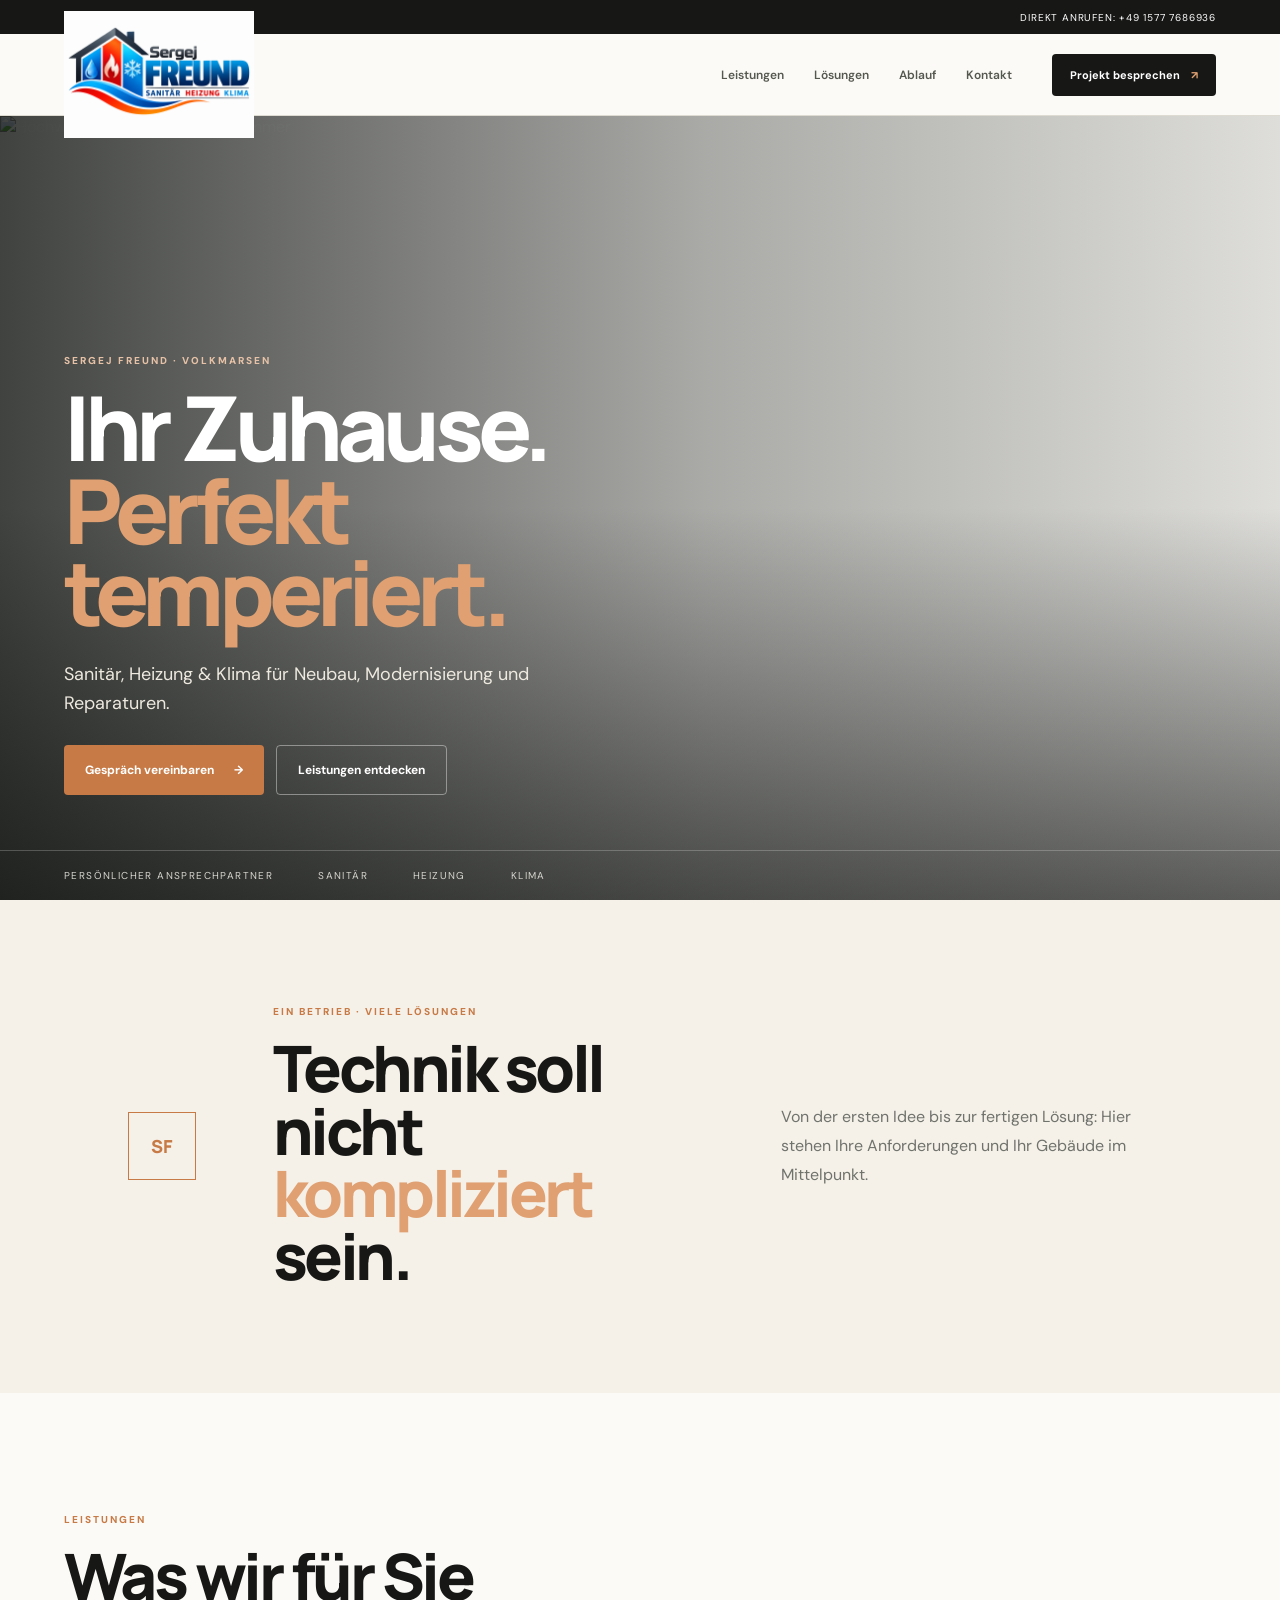
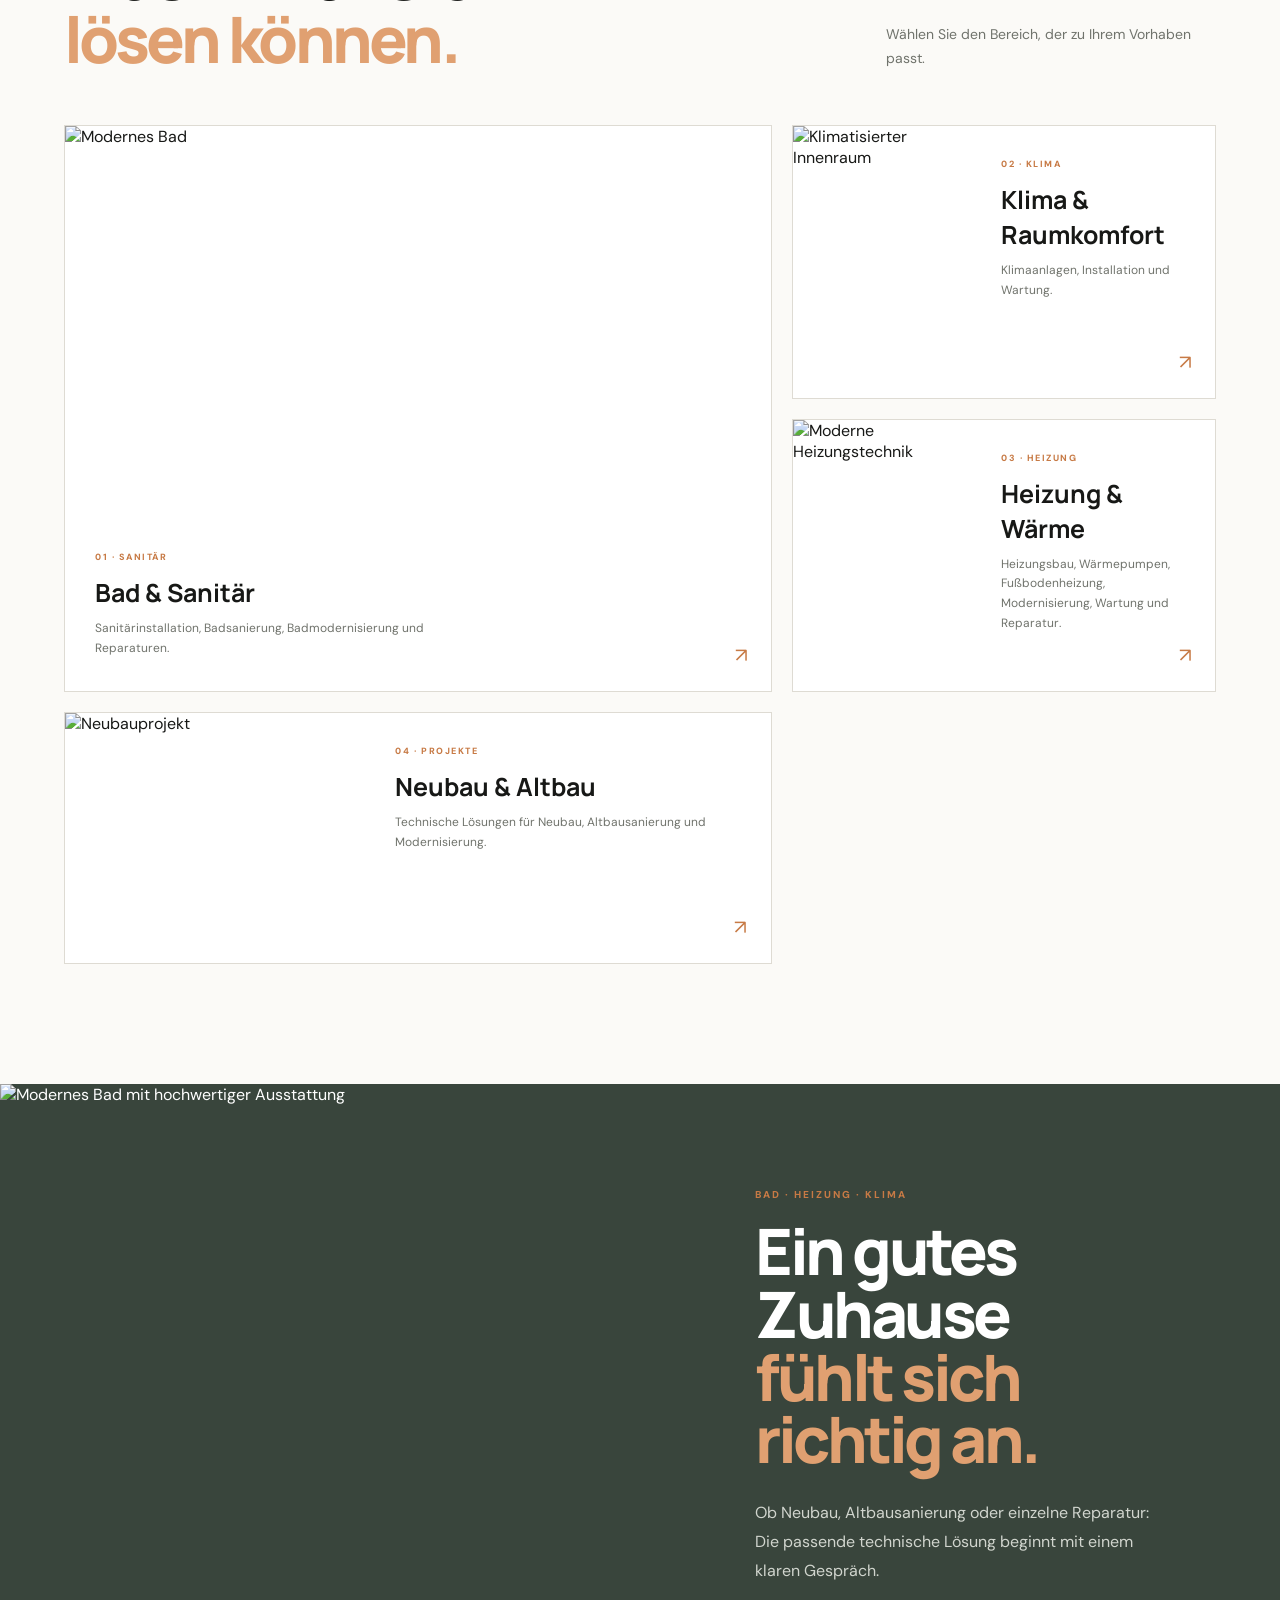
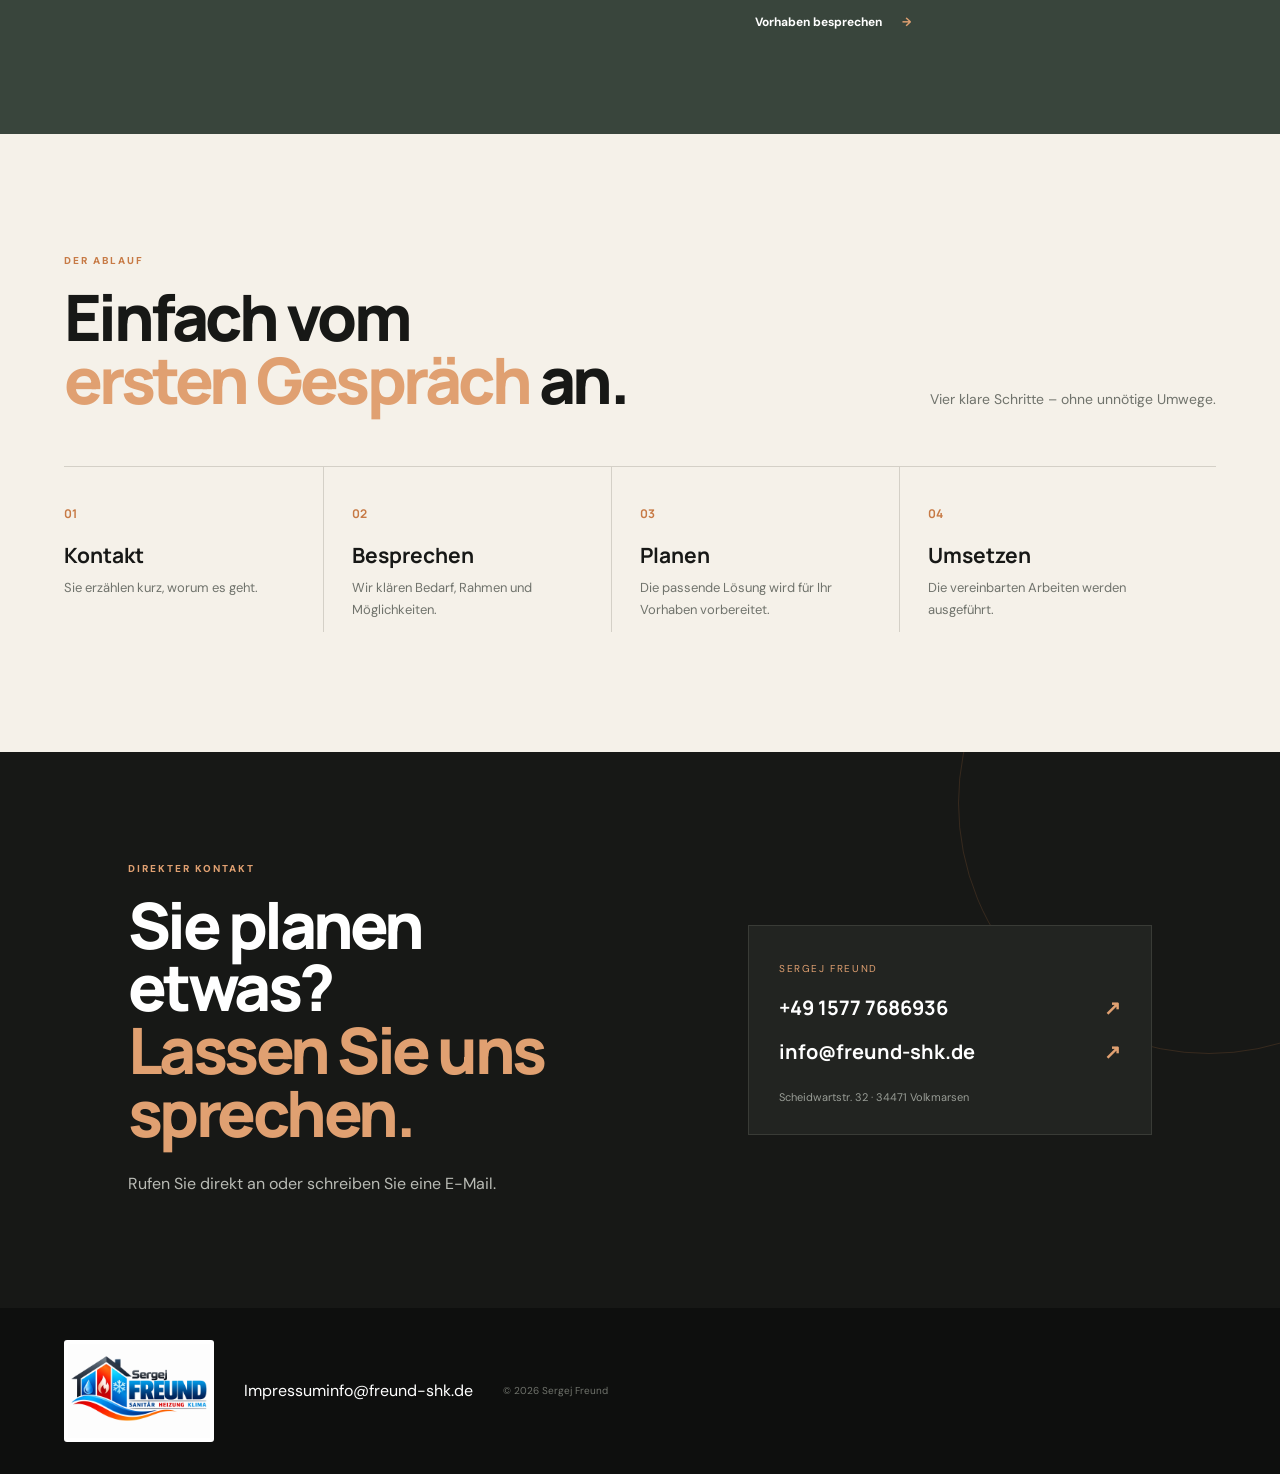
==== commit ee52d538: "Leistungsbilder korrigiert und fachlich passend ersetzt" ====
--- a/index.html
+++ b/index.html
@@ -39,9 +39,9 @@
   <div class="section-head"><div><div class="eyebrow">LEISTUNGEN</div><h2>Was wir für Sie<br><em>lösen können.</em></h2></div><p>Wählen Sie den Bereich, der zu Ihrem Vorhaben passt.</p></div>
   <div class="service-grid">
     <a class="service featured" href="#kontakt"><div class="service-img"><img src="https://images.unsplash.com/photo-1552321554-5fefe8c9ef14?auto=format&fit=crop&w=1400&q=90" alt="Modernes Bad"></div><div class="service-copy"><small>01 · SANITÄR</small><h3>Bad & Sanitär</h3><p>Sanitärinstallation, Badsanierung, Badmodernisierung und Reparaturen.</p><span class="arrow">↗</span></div></a>
-    <a class="service" href="#kontakt"><div class="service-img"><img src="https://images.unsplash.com/photo-1631545806609-4b5b1d4b8d2d?auto=format&fit=crop&w=1400&q=90" alt="Klimatisierter Innenraum"></div><div class="service-copy"><small>02 · KLIMA</small><h3>Klima & Raumkomfort</h3><p>Klimaanlagen, Installation und Wartung.</p><span class="arrow">↗</span></div></a>
-    <a class="service" href="#kontakt"><div class="service-img"><img src="https://images.unsplash.com/photo-1621905252507-b35492cc74b4?auto=format&fit=crop&w=1400&q=90" alt="Moderne Heizungstechnik"></div><div class="service-copy"><small>03 · HEIZUNG</small><h3>Heizung & Wärme</h3><p>Heizungsbau, Wärmepumpen, Fußbodenheizung, Modernisierung, Wartung und Reparatur.</p><span class="arrow">↗</span></div></a>
-    <a class="service" href="#kontakt"><div class="service-img"><img src="https://images.unsplash.com/photo-1503387762-592deb58ef4e?auto=format&fit=crop&w=1400&q=90" alt="Neubauprojekt"></div><div class="service-copy"><small>04 · PROJEKTE</small><h3>Neubau & Altbau</h3><p>Technische Lösungen für Neubau, Altbausanierung und Modernisierung.</p><span class="arrow">↗</span></div></a>
+    <a class="service" href="#kontakt"><div class="service-img"><img src="https://cdn.prod.website-files.com/656eb2e3447d9cfa26d63dec/656eb2e3447d9cfa26d63e64_Narvik25_miljo%201.jpg" alt="Klimatisierter Innenraum"></div><div class="service-copy"><small>02 · KLIMA</small><h3>Klima & Raumkomfort</h3><p>Klimaanlagen, Installation und Wartung.</p><span class="arrow">↗</span></div></a>
+    <a class="service" href="#kontakt"><div class="service-img"><img src="https://nachhaltigkeit-mit-kopf.de/_astro/waermepumpe-aussengeraet.CCRu81_a_ZLnPln.webp" alt="Moderne Heizungstechnik"></div><div class="service-copy"><small>03 · HEIZUNG</small><h3>Heizung & Wärme</h3><p>Heizungsbau, Wärmepumpen, Fußbodenheizung, Modernisierung, Wartung und Reparatur.</p><span class="arrow">↗</span></div></a>
+    <a class="service" href="#kontakt"><div class="service-img"><img src="https://www.holzundhalm.de/assets/images/haus-heizsysteme.png" alt="Neubauprojekt"></div><div class="service-copy"><small>04 · PROJEKTE</small><h3>Neubau & Altbau</h3><p>Technische Lösungen für Neubau, Altbausanierung und Modernisierung.</p><span class="arrow">↗</span></div></a>
   </div>
 </section>
 
--- a/style.css
+++ b/style.css
@@ -1,5 +1,3 @@
-@import url('https://fonts.googleapis.com/css2?family=DM+Sans:wght@400;500;600;700&family=Manrope:wght@600;700;800&display=swap');
-:root{--navy:#061525;--blue:#1264d6;--orange:#f59b2f;--ink:#102033;--muted:#718096;--bg:#f5f7fa;--line:#e4e9ef}
-*{box-sizing:border-box}html{scroll-behavior:smooth}body{margin:0;color:var(--ink);font-family:'DM Sans',sans-serif;background:#fff}a{text-decoration:none;color:inherit}.header{height:88px;display:flex;align-items:center;padding:0 5.5vw;gap:35px;border-bottom:1px solid var(--line);background:rgba(255,255,255,.96);position:sticky;top:0;z-index:20}.logo{margin-right:auto}.logo img{width:205px;display:block}.header nav{display:flex;gap:28px;font-size:13px;font-weight:600;color:#536174}.header nav a:hover{color:var(--blue)}.nav-cta{background:var(--navy);color:#fff;padding:14px 19px;border-radius:8px;font-size:12px;font-weight:700}.menu{display:none;background:none;border:0;font-size:24px}.hero{min-height:650px;padding:82px 5.5vw;display:grid;grid-template-columns:.92fr 1.08fr;gap:7vw;align-items:center}.eyebrow{font-size:10px;letter-spacing:.18em;font-weight:800;color:var(--blue);margin-bottom:18px}.orange{color:var(--orange)}h1,h2,h3{font-family:Manrope,sans-serif}h1{font-size:clamp(54px,6.2vw,84px);line-height:.98;letter-spacing:-.055em;margin:0;color:var(--navy)}h1 span,h2 span{color:var(--blue)}.hero-copy>p{font-size:17px;line-height:1.7;color:var(--muted);max-width:540px;margin:28px 0}.actions{display:flex;gap:12px;align-items:center;flex-wrap:wrap}.btn{display:inline-flex;padding:15px 20px;border-radius:8px;font-size:13px;font-weight:700}.primary{background:var(--blue);color:#fff}.text{color:var(--blue);padding-left:4px}.hero-photo{height:500px;border-radius:22px;overflow:hidden}.hero-photo img,.card-image img,.feature-photo>img{width:100%;height:100%;object-fit:cover;display:block}.dark{background:var(--navy);color:#fff}.intro{padding:100px 10vw}.intro-grid{display:grid;grid-template-columns:1.15fr 1fr;gap:10vw;align-items:end}.intro h2,.contact h2{font-size:clamp(42px,5vw,66px);line-height:1.02;letter-spacing:-.05em;margin:0}.intro h2 span,.contact h2 span{color:#fff}.intro p{color:#b4c0ce;font-size:16px;line-height:1.8;margin:0}.leistungen,.ablauf{padding:110px 5.5vw;background:var(--bg)}.ablauf{background:#fff}.section-top{display:flex;justify-content:space-between;align-items:end;gap:40px;margin-bottom:52px}.section-top h2{font-size:clamp(42px,5vw,62px);line-height:1.02;letter-spacing:-.05em;margin:0}.section-top p{max-width:360px;color:var(--muted);line-height:1.7;font-size:14px;margin:0}.service-grid{display:grid;grid-template-columns:1fr 1fr;gap:22px}.service-card{background:#fff;border:1px solid var(--line);border-radius:18px;overflow:hidden}.card-image{height:255px;overflow:hidden}.card-image img{transition:transform .5s ease}.service-card:hover .card-image img{transform:scale(1.04)}.card-body{padding:26px 28px 30px}.card-body span{font-size:9px;letter-spacing:.15em;color:var(--blue);font-weight:800}.card-body h3{font-size:25px;margin:12px 0 9px}.card-body p{font-size:13px;color:var(--muted);line-height:1.65;margin:0;max-width:480px}.feature-photo{height:540px;position:relative;overflow:hidden}.feature-photo:after{content:'';position:absolute;inset:0;background:linear-gradient(90deg,rgba(4,17,31,.75),rgba(4,17,31,.08))}.feature-overlay{position:absolute;z-index:2;left:10vw;top:50%;transform:translateY(-50%);color:#fff}.feature-overlay h2{font-size:clamp(45px,5.3vw,70px);line-height:1;letter-spacing:-.05em;margin:0}.feature-overlay h2 span{color:#fff}.steps{display:grid;grid-template-columns:repeat(4,1fr);border-top:1px solid var(--line)}.steps>div{padding:34px 28px 10px 0;border-right:1px solid var(--line);margin-right:28px}.steps>div:last-child{border:0}.steps strong{font-size:12px;color:var(--blue)}.steps h3{font-size:21px;margin:15px 0 8px}.steps p{font-size:13px;line-height:1.65;color:var(--muted);margin:0}.contact{padding:100px 10vw;background:var(--navy);color:#fff}.contact-inner{display:grid;grid-template-columns:1fr 1fr;gap:10vw;align-items:end}.contact h2{color:#fff}.contact h2 span{color:var(--blue)}.contact-info p{color:#b4c0ce;line-height:1.7;margin:0 0 25px}.contact-info a{display:block;font-size:21px;font-weight:700;margin:10px 0;color:#fff}.contact-info a:first-of-type{color:#fff}.contact-info a:hover{color:#75aaff}footer{background:#04111f;color:#fff;padding:34px 5.5vw;display:flex;align-items:center;gap:35px}.footer-brand{margin-right:auto}.footer-brand img{width:160px;background:#fff;border-radius:4px;padding:4px;display:block}.footer-brand span{font-size:9px;color:#8d9aaa;letter-spacing:.12em;text-transform:uppercase;display:block;margin-top:7px}.footer-links{display:flex;gap:25px;font-size:11px;color:#aeb8c4}footer small{color:#748193;font-size:10px}
-@media(max-width:1000px){.header nav{display:none}.menu{display:block}.nav-cta{margin-left:auto}.hero{grid-template-columns:1fr;padding-top:60px}.hero-photo{height:430px}.intro-grid,.contact-inner{grid-template-columns:1fr;gap:35px}.service-grid{grid-template-columns:1fr}.steps{grid-template-columns:1fr 1fr}.steps>div:nth-child(2){border-right:0}}
-@media(max-width:600px){.header{height:72px;padding:0 20px}.logo img{width:155px}.nav-cta{display:none}.hero{padding:55px 20px 70px;gap:40px}.hero-photo{height:330px;border-radius:16px}.hero-copy>p{font-size:16px}.btn{width:100%;justify-content:center}.text{width:auto}.intro,.contact{padding:75px 20px}.leistungen,.ablauf{padding:75px 20px}.section-top{display:block}.section-top p{margin-top:20px}.card-image{height:220px}.card-body{padding:23px}.card-body h3{font-size:21px}.feature-photo{height:440px}.feature-overlay{left:25px;right:20px}.steps{grid-template-columns:1fr}.steps>div{border-right:0;border-bottom:1px solid var(--line);margin:0;padding:28px 0}.steps>div:last-child{border:0}.contact-info a{font-size:18px}.footer-links{width:100%;justify-content:space-between}footer{padding:30px 20px;flex-wrap:wrap}.footer-brand{width:100%}}
+:root{--ink:#171816;--cream:#f5f1e9;--paper:#fbfaf7;--copper:#c77a45;--copper2:#e0a071;--olive:#39453c;--muted:#70736c;--line:#dedbd3}*{box-sizing:border-box}html{scroll-behavior:smooth}body{margin:0;background:var(--paper);color:var(--ink);font-family:'DM Sans',sans-serif}a{text-decoration:none;color:inherit}.topline{height:34px;background:var(--ink);color:#d9d5cb;padding:0 5vw;display:flex;align-items:center;justify-content:space-between;font-size:10px;letter-spacing:.08em;text-transform:uppercase}.topline a{color:#fff}.header{height:82px;padding:0 5vw;display:flex;align-items:center;gap:40px;background:rgba(251,250,247,.96);position:sticky;top:0;z-index:30;border-bottom:1px solid var(--line)}.logo{margin-right:auto}.logo img{width:190px;display:block}.header nav{display:flex;gap:30px;font-size:12px;font-weight:600}.header nav a{color:#55584f}.header nav a:hover{color:var(--copper)}.header-cta{background:var(--ink);color:#fff;border-radius:4px;padding:14px 18px;font-size:11px;font-weight:700}.header-cta span{color:var(--copper2);margin-left:8px}.hero{height:calc(100vh - 116px);min-height:650px;max-height:850px;position:relative;color:#fff;display:flex;align-items:flex-end;overflow:hidden}.hero-bg{position:absolute;inset:0;width:100%;height:100%;object-fit:cover}.hero-shade{position:absolute;inset:0;background:linear-gradient(90deg,rgba(12,15,12,.78) 0%,rgba(12,15,12,.34) 55%,rgba(12,15,12,.12) 100%),linear-gradient(0deg,rgba(10,12,10,.62),transparent 50%)}.hero-content{position:relative;z-index:2;padding:0 5vw 105px;max-width:850px}.eyebrow{font-size:10px;letter-spacing:.2em;font-weight:800;color:var(--copper);margin-bottom:19px}.eyebrow.light{color:#e7c2a7}.hero h1{font:800 clamp(58px,7vw,105px)/.92 Manrope,sans-serif;letter-spacing:-.065em;margin:0}.hero h1 em,.statement h2 em,.section-head h2 em,.split h2 em,.process h2 em,.contact h2 em{font-style:normal;color:var(--copper2)}.hero-content p{font-size:18px;line-height:1.6;max-width:550px;color:#eee9df;margin:27px 0}.hero-actions{display:flex;gap:12px}.button{padding:16px 21px;border-radius:4px;font-size:12px;font-weight:700;display:inline-flex;gap:20px;align-items:center}.button.copper{background:var(--copper);color:#fff}.button.ghost{border:1px solid rgba(255,255,255,.4);color:#fff}.hero-bottom{position:absolute;z-index:3;bottom:0;right:0;left:0;border-top:1px solid rgba(255,255,255,.22);display:flex;padding:18px 5vw;gap:45px;font-size:10px;letter-spacing:.14em;text-transform:uppercase;color:#d7d5cf}.statement{background:var(--cream);padding:105px 10vw;display:grid;grid-template-columns:90px 1.1fr .9fr;gap:55px;align-items:center}.statement-mark{width:68px;height:68px;border:1px solid var(--copper);display:grid;place-items:center;font:800 18px Manrope;color:var(--copper)}h2{font:800 clamp(43px,5vw,70px)/.98 Manrope,sans-serif;letter-spacing:-.055em;margin:0}.statement p{font-size:16px;line-height:1.8;color:var(--muted);max-width:440px}.services,.process{padding:120px 5vw;background:var(--paper)}.section-head{display:flex;justify-content:space-between;align-items:end;gap:40px;margin-bottom:55px}.section-head p{max-width:330px;color:var(--muted);line-height:1.7;font-size:14px;margin:0}.service-grid{display:grid;grid-template-columns:1.25fr .75fr;grid-template-rows:auto auto;gap:20px}.service{background:#fff;border:1px solid var(--line);display:grid;grid-template-columns:43% 57%;min-height:250px;transition:.3s;position:relative;overflow:hidden}.service.featured{grid-row:span 2;display:block}.service-img{overflow:hidden;min-height:250px}.service.featured .service-img{height:390px}.service-img img{width:100%;height:100%;object-fit:cover;display:block;transition:transform .7s}.service:hover{transform:translateY(-4px);box-shadow:0 18px 50px rgba(23,24,22,.1)}.service:hover img{transform:scale(1.045)}.service-copy{padding:25px 27px 28px;position:relative}.service.featured .service-copy{padding:28px 30px 32px}.service-copy small{font-size:9px;letter-spacing:.17em;color:var(--copper);font-weight:800}.service-copy h3{font:700 25px Manrope;margin:10px 0 9px}.service-copy p{font-size:12px;line-height:1.65;color:var(--muted);margin:0;max-width:380px}.arrow{position:absolute;right:23px;bottom:23px;color:var(--copper);font-size:20px}.split{display:grid;grid-template-columns:1fr 1fr;min-height:650px;background:var(--olive);color:#fff}.split-image{min-height:600px}.split-image img{width:100%;height:100%;object-fit:cover}.split-copy{padding:80px 9vw;display:flex;flex-direction:column;justify-content:center}.split-copy h2{max-width:570px}.split-copy p{color:#d1d5ce;line-height:1.8;max-width:480px;margin:28px 0}.text-link{font-size:12px;font-weight:700;color:#fff;display:inline-flex;gap:20px}.text-link span{color:var(--copper2)}.process{background:var(--cream)}.process-grid{display:grid;grid-template-columns:repeat(4,1fr);border-top:1px solid #d4d0c7}.process-grid>div{padding:35px 28px 10px 0;border-right:1px solid #d4d0c7;margin-right:28px}.process-grid>div:last-child{border:0}.process-grid b{font:700 12px Manrope;color:var(--copper)}.process-grid h3{font:700 21px Manrope;margin:18px 0 8px}.process-grid p{font-size:13px;color:var(--muted);line-height:1.7;margin:0}.contact{position:relative;background:var(--ink);color:#fff;padding:110px 10vw;overflow:hidden}.contact:before{content:'';position:absolute;width:500px;height:500px;border:1px solid rgba(199,122,69,.18);border-radius:50%;right:-180px;top:-200px}.contact-inner{position:relative;z-index:2;display:grid;grid-template-columns:1fr .8fr;gap:9vw;align-items:center}.contact h2{max-width:650px}.contact p{color:#b9bbb5;line-height:1.7;margin:26px 0 0}.copper-text{color:var(--copper2)}.contact-card{background:#222421;border:1px solid #393b36;padding:30px}.contact-card span{font-size:10px;letter-spacing:.16em;text-transform:uppercase;color:var(--copper2)}.contact-card a{display:block;font:700 20px Manrope;margin:17px 0}.contact-card b{float:right;color:var(--copper2)}.contact-card small{display:block;color:#999d96;font-size:11px;margin-top:25px}.contact-card a:hover{color:var(--copper2)}footer{background:#0e0f0e;color:#fff;padding:32px 5vw;display:flex;align-items:center;gap:30px}footer img{width:150px;background:#fff;padding:4px;border-radius:3px}.footer-links{display:flex;gap:25px;font-size:11px;color:#a8aaa3;margin-left:auto}.footer-links a:hover{color:var(--copper2)}footer small{font-size:10px;color:#70736c}.mobile-call{display:none}
+@media(max-width:1000px){.header nav{display:none}.hero{height:700px}.statement{grid-template-columns:70px 1fr}.statement p{grid-column:2}.service-grid{grid-template-columns:1fr}.service.featured{grid-row:auto}.split{grid-template-columns:1fr}.split-image{height:480px}.process-grid{grid-template-columns:1fr 1fr}.process-grid>div:nth-child(2){border-right:0}.contact-inner{grid-template-columns:1fr}}
+@media(max-width:650px){.topline{padding:0 20px}.topline span{display:none}.topline{justify-content:center}.header{height:72px;padding:0 20px}.logo img{width:155px}.header-cta{font-size:10px;padding:12px}.hero{height:680px;min-height:0}.hero-content{padding:0 20px 100px}.hero h1{font-size:56px}.hero-content p{font-size:16px}.hero-actions{flex-direction:column;align-items:stretch}.button{justify-content:center}.hero-bottom{padding:14px 20px;gap:15px;flex-wrap:wrap}.hero-bottom span:nth-child(n+3){display:none}.statement{padding:75px 20px;grid-template-columns:1fr;gap:25px}.statement-mark{display:none}.statement p{grid-column:auto}.services,.process{padding:78px 20px}.section-head{display:block;margin-bottom:38px}.section-head p{margin-top:20px}.service{grid-template-columns:1fr;min-height:0}.service-img,.service.featured .service-img{height:230px;min-height:0}.service-copy,.service.featured .service-copy{padding:23px}.service-copy h3{font-size:22px}.split-image{height:360px;min-height:0}.split-copy{padding:70px 25px}.process-grid{grid-template-columns:1fr}.process-grid>div{border-right:0;border-bottom:1px solid #d4d0c7;margin:0;padding:28px 0}.contact{padding:78px 20px}.contact-inner{gap:40px}.contact-card{padding:24px}.contact-card a{font-size:17px}.contact-card small{line-height:1.5}footer{padding:28px 20px;flex-wrap:wrap}footer img{width:145px}.footer-links{margin-left:0;width:100%;justify-content:space-between}.mobile-call{display:flex;position:fixed;z-index:50;bottom:14px;left:14px;right:14px;background:var(--copper);color:#fff;padding:15px 18px;justify-content:space-between;border-radius:5px;font-size:12px;font-weight:800;box-shadow:0 12px 30px rgba(0,0,0,.25)}body{padding-bottom:65px}}
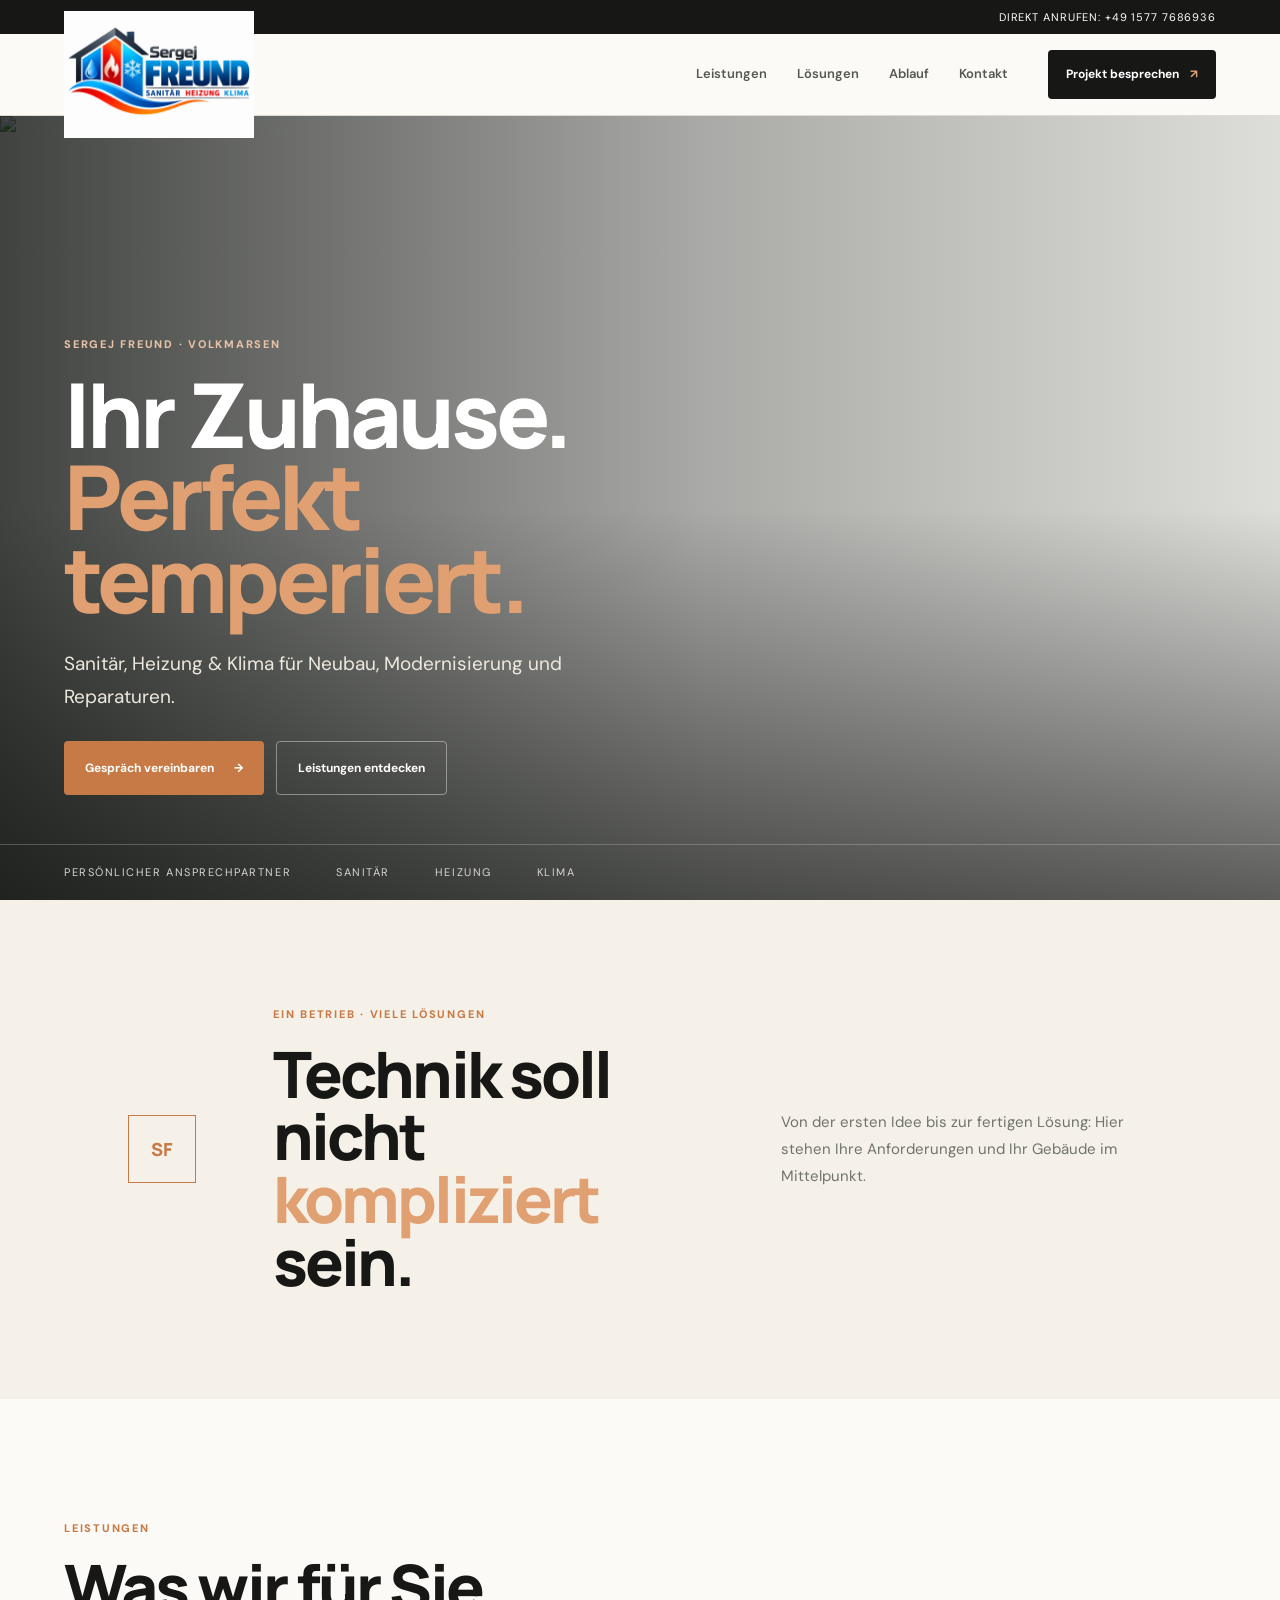
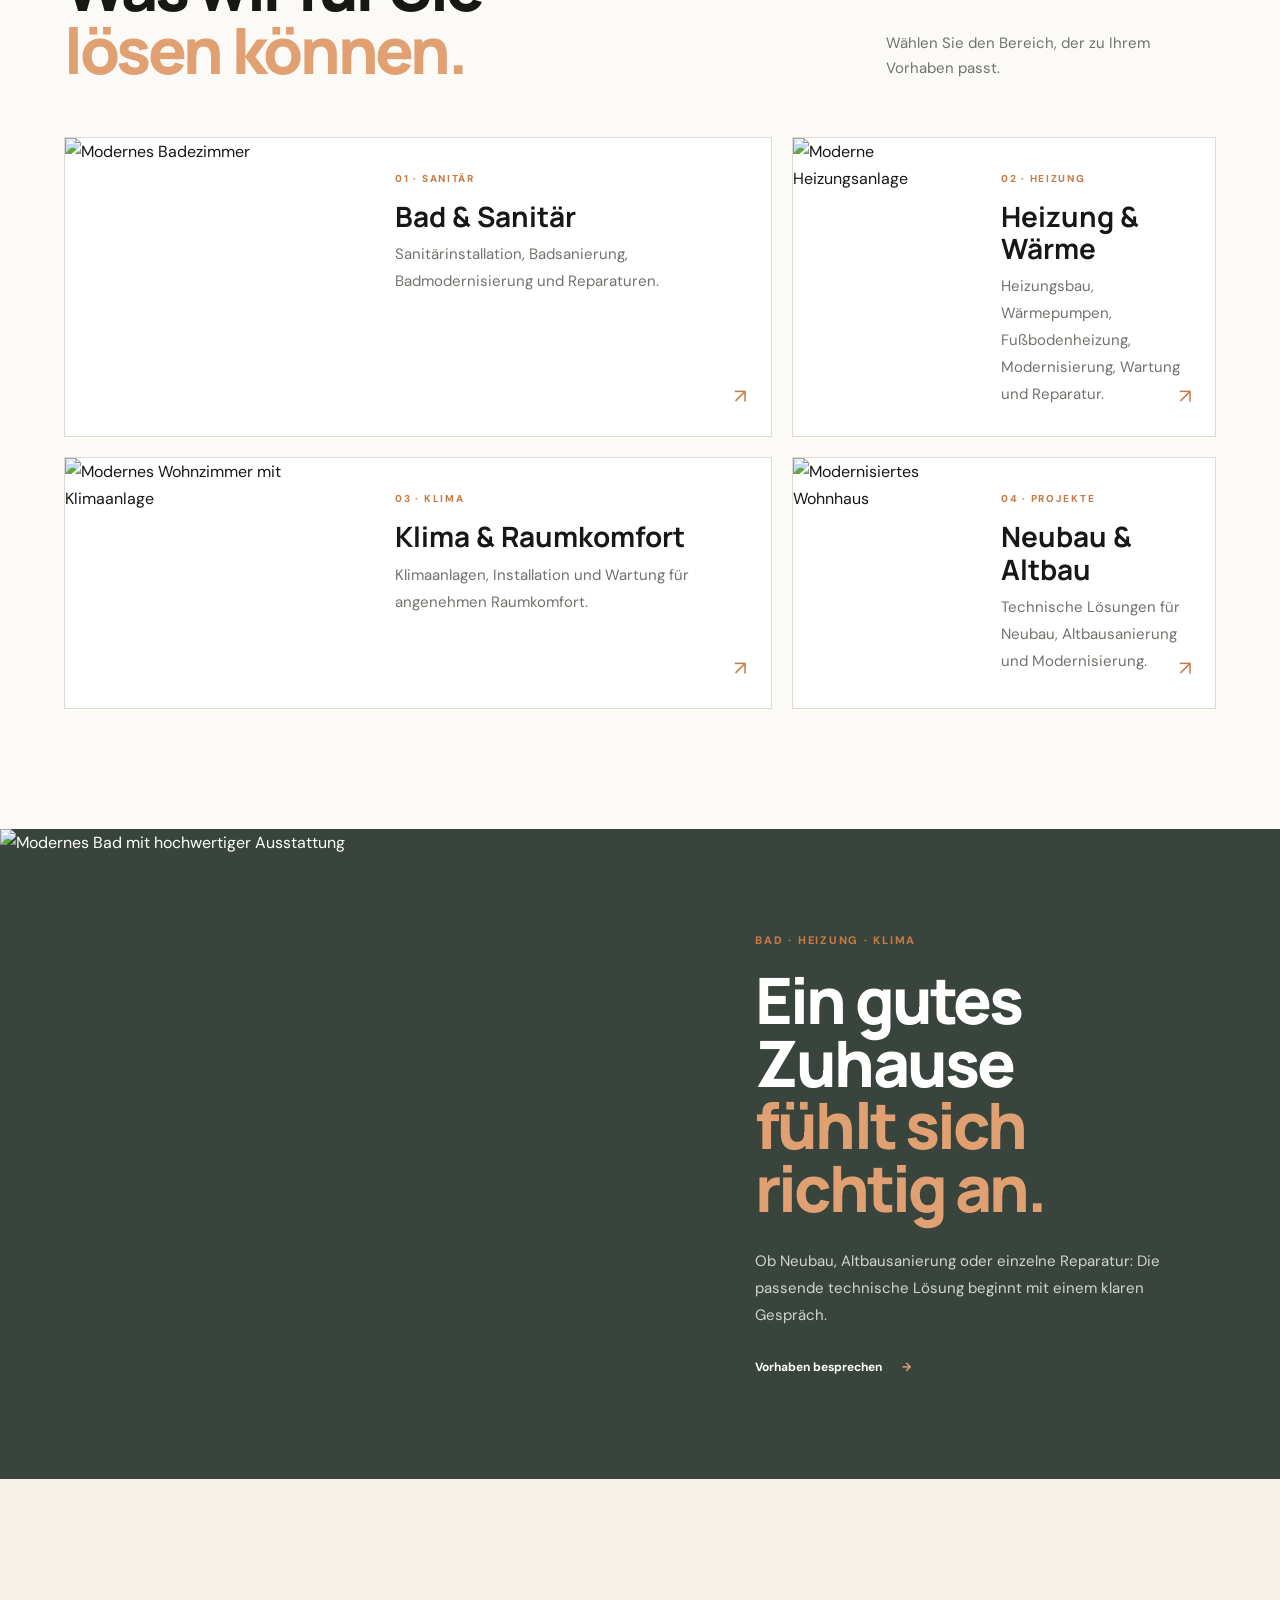
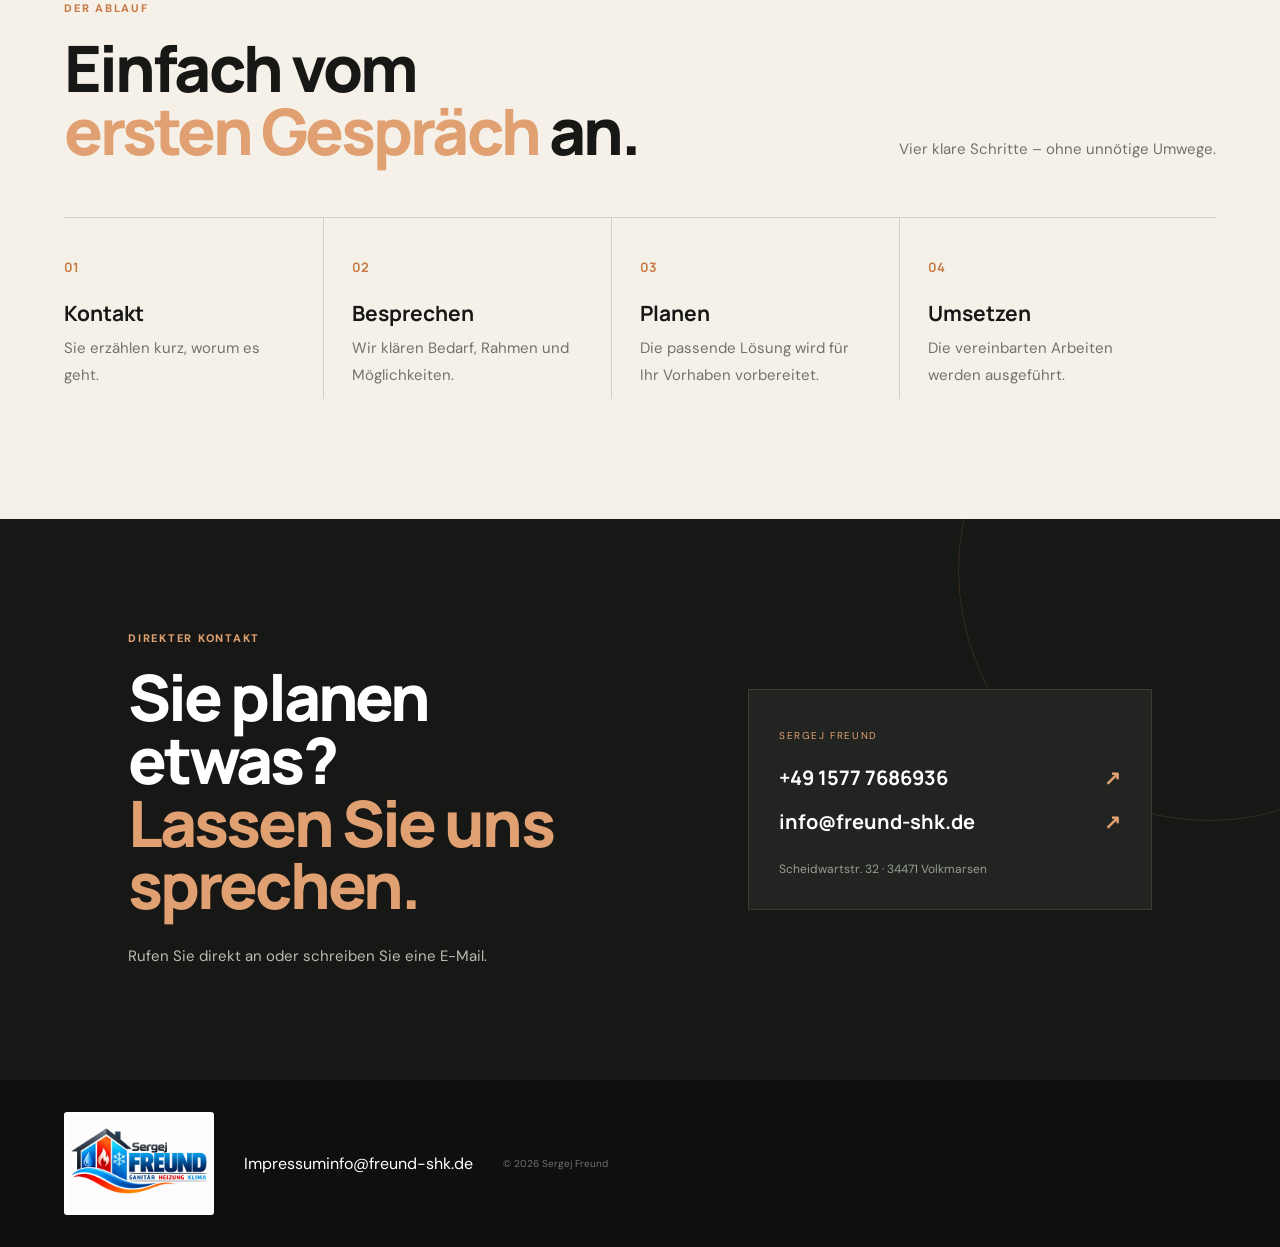
==== commit ad4fba91: "Leistungskarten auf vier passende Bilder umgestellt" ====
--- a/index.html
+++ b/index.html
@@ -38,11 +38,11 @@
 <section class="services" id="leistungen">
   <div class="section-head"><div><div class="eyebrow">LEISTUNGEN</div><h2>Was wir für Sie<br><em>lösen können.</em></h2></div><p>Wählen Sie den Bereich, der zu Ihrem Vorhaben passt.</p></div>
   <div class="service-grid">
-    <a class="service featured" href="#kontakt"><div class="service-img"><img src="https://images.unsplash.com/photo-1552321554-5fefe8c9ef14?auto=format&fit=crop&w=1400&q=90" alt="Modernes Bad"></div><div class="service-copy"><small>01 · SANITÄR</small><h3>Bad & Sanitär</h3><p>Sanitärinstallation, Badsanierung, Badmodernisierung und Reparaturen.</p><span class="arrow">↗</span></div></a>
-    <a class="service" href="#kontakt"><div class="service-img"><img src="https://cdn.prod.website-files.com/656eb2e3447d9cfa26d63dec/656eb2e3447d9cfa26d63e64_Narvik25_miljo%201.jpg" alt="Klimatisierter Innenraum"></div><div class="service-copy"><small>02 · KLIMA</small><h3>Klima & Raumkomfort</h3><p>Klimaanlagen, Installation und Wartung.</p><span class="arrow">↗</span></div></a>
-    <a class="service" href="#kontakt"><div class="service-img"><img src="https://nachhaltigkeit-mit-kopf.de/_astro/waermepumpe-aussengeraet.CCRu81_a_ZLnPln.webp" alt="Moderne Heizungstechnik"></div><div class="service-copy"><small>03 · HEIZUNG</small><h3>Heizung & Wärme</h3><p>Heizungsbau, Wärmepumpen, Fußbodenheizung, Modernisierung, Wartung und Reparatur.</p><span class="arrow">↗</span></div></a>
-    <a class="service" href="#kontakt"><div class="service-img"><img src="https://www.holzundhalm.de/assets/images/haus-heizsysteme.png" alt="Neubauprojekt"></div><div class="service-copy"><small>04 · PROJEKTE</small><h3>Neubau & Altbau</h3><p>Technische Lösungen für Neubau, Altbausanierung und Modernisierung.</p><span class="arrow">↗</span></div></a>
-  </div>
+<a class="service" href="#kontakt"><div class="service-img"><img src="https://images.unsplash.com/photo-1552321554-5fefe8c9ef14?auto=format&fit=crop&w=1400&q=90" alt="Modernes Badezimmer"></div><div class="service-copy"><small>01 · SANITÄR</small><h3>Bad & Sanitär</h3><p>Sanitärinstallation, Badsanierung, Badmodernisierung und Reparaturen.</p><span class="arrow">↗</span></div></a>
+<a class="service" href="#kontakt"><div class="service-img"><img src="https://www.sanitraum-ulm.de/images/service_heating.png" alt="Moderne Heizungsanlage"></div><div class="service-copy"><small>02 · HEIZUNG</small><h3>Heizung & Wärme</h3><p>Heizungsbau, Wärmepumpen, Fußbodenheizung, Modernisierung, Wartung und Reparatur.</p><span class="arrow">↗</span></div></a>
+<a class="service" href="#kontakt"><div class="service-img"><img src="https://www.climaservicebrabant.nl/media/gbdpxkkh/istock-1213695073-etherea-multi.jpg?format=webp&v=1dbd4038c5d3270" alt="Modernes Wohnzimmer mit Klimaanlage"></div><div class="service-copy"><small>03 · KLIMA</small><h3>Klima & Raumkomfort</h3><p>Klimaanlagen, Installation und Wartung für angenehmen Raumkomfort.</p><span class="arrow">↗</span></div></a>
+<a class="service" href="#kontakt"><div class="service-img"><img src="https://www.german-architects.com/images/Projects/18/17/49/6017573e855444bb882b1d914f1caea3/6017573e855444bb882b1d914f1caea3.6e7b65d0.jpg" alt="Modernisiertes Wohnhaus"></div><div class="service-copy"><small>04 · PROJEKTE</small><h3>Neubau & Altbau</h3><p>Technische Lösungen für Neubau, Altbausanierung und Modernisierung.</p><span class="arrow">↗</span></div></a>
+</div>
 </section>
 
 <section class="split" id="projekte">
--- a/style.css
+++ b/style.css
@@ -1,3 +1,6 @@
-:root{--ink:#171816;--cream:#f5f1e9;--paper:#fbfaf7;--copper:#c77a45;--copper2:#e0a071;--olive:#39453c;--muted:#70736c;--line:#dedbd3}*{box-sizing:border-box}html{scroll-behavior:smooth}body{margin:0;background:var(--paper);color:var(--ink);font-family:'DM Sans',sans-serif}a{text-decoration:none;color:inherit}.topline{height:34px;background:var(--ink);color:#d9d5cb;padding:0 5vw;display:flex;align-items:center;justify-content:space-between;font-size:10px;letter-spacing:.08em;text-transform:uppercase}.topline a{color:#fff}.header{height:82px;padding:0 5vw;display:flex;align-items:center;gap:40px;background:rgba(251,250,247,.96);position:sticky;top:0;z-index:30;border-bottom:1px solid var(--line)}.logo{margin-right:auto}.logo img{width:190px;display:block}.header nav{display:flex;gap:30px;font-size:12px;font-weight:600}.header nav a{color:#55584f}.header nav a:hover{color:var(--copper)}.header-cta{background:var(--ink);color:#fff;border-radius:4px;padding:14px 18px;font-size:11px;font-weight:700}.header-cta span{color:var(--copper2);margin-left:8px}.hero{height:calc(100vh - 116px);min-height:650px;max-height:850px;position:relative;color:#fff;display:flex;align-items:flex-end;overflow:hidden}.hero-bg{position:absolute;inset:0;width:100%;height:100%;object-fit:cover}.hero-shade{position:absolute;inset:0;background:linear-gradient(90deg,rgba(12,15,12,.78) 0%,rgba(12,15,12,.34) 55%,rgba(12,15,12,.12) 100%),linear-gradient(0deg,rgba(10,12,10,.62),transparent 50%)}.hero-content{position:relative;z-index:2;padding:0 5vw 105px;max-width:850px}.eyebrow{font-size:10px;letter-spacing:.2em;font-weight:800;color:var(--copper);margin-bottom:19px}.eyebrow.light{color:#e7c2a7}.hero h1{font:800 clamp(58px,7vw,105px)/.92 Manrope,sans-serif;letter-spacing:-.065em;margin:0}.hero h1 em,.statement h2 em,.section-head h2 em,.split h2 em,.process h2 em,.contact h2 em{font-style:normal;color:var(--copper2)}.hero-content p{font-size:18px;line-height:1.6;max-width:550px;color:#eee9df;margin:27px 0}.hero-actions{display:flex;gap:12px}.button{padding:16px 21px;border-radius:4px;font-size:12px;font-weight:700;display:inline-flex;gap:20px;align-items:center}.button.copper{background:var(--copper);color:#fff}.button.ghost{border:1px solid rgba(255,255,255,.4);color:#fff}.hero-bottom{position:absolute;z-index:3;bottom:0;right:0;left:0;border-top:1px solid rgba(255,255,255,.22);display:flex;padding:18px 5vw;gap:45px;font-size:10px;letter-spacing:.14em;text-transform:uppercase;color:#d7d5cf}.statement{background:var(--cream);padding:105px 10vw;display:grid;grid-template-columns:90px 1.1fr .9fr;gap:55px;align-items:center}.statement-mark{width:68px;height:68px;border:1px solid var(--copper);display:grid;place-items:center;font:800 18px Manrope;color:var(--copper)}h2{font:800 clamp(43px,5vw,70px)/.98 Manrope,sans-serif;letter-spacing:-.055em;margin:0}.statement p{font-size:16px;line-height:1.8;color:var(--muted);max-width:440px}.services,.process{padding:120px 5vw;background:var(--paper)}.section-head{display:flex;justify-content:space-between;align-items:end;gap:40px;margin-bottom:55px}.section-head p{max-width:330px;color:var(--muted);line-height:1.7;font-size:14px;margin:0}.service-grid{display:grid;grid-template-columns:1.25fr .75fr;grid-template-rows:auto auto;gap:20px}.service{background:#fff;border:1px solid var(--line);display:grid;grid-template-columns:43% 57%;min-height:250px;transition:.3s;position:relative;overflow:hidden}.service.featured{grid-row:span 2;display:block}.service-img{overflow:hidden;min-height:250px}.service.featured .service-img{height:390px}.service-img img{width:100%;height:100%;object-fit:cover;display:block;transition:transform .7s}.service:hover{transform:translateY(-4px);box-shadow:0 18px 50px rgba(23,24,22,.1)}.service:hover img{transform:scale(1.045)}.service-copy{padding:25px 27px 28px;position:relative}.service.featured .service-copy{padding:28px 30px 32px}.service-copy small{font-size:9px;letter-spacing:.17em;color:var(--copper);font-weight:800}.service-copy h3{font:700 25px Manrope;margin:10px 0 9px}.service-copy p{font-size:12px;line-height:1.65;color:var(--muted);margin:0;max-width:380px}.arrow{position:absolute;right:23px;bottom:23px;color:var(--copper);font-size:20px}.split{display:grid;grid-template-columns:1fr 1fr;min-height:650px;background:var(--olive);color:#fff}.split-image{min-height:600px}.split-image img{width:100%;height:100%;object-fit:cover}.split-copy{padding:80px 9vw;display:flex;flex-direction:column;justify-content:center}.split-copy h2{max-width:570px}.split-copy p{color:#d1d5ce;line-height:1.8;max-width:480px;margin:28px 0}.text-link{font-size:12px;font-weight:700;color:#fff;display:inline-flex;gap:20px}.text-link span{color:var(--copper2)}.process{background:var(--cream)}.process-grid{display:grid;grid-template-columns:repeat(4,1fr);border-top:1px solid #d4d0c7}.process-grid>div{padding:35px 28px 10px 0;border-right:1px solid #d4d0c7;margin-right:28px}.process-grid>div:last-child{border:0}.process-grid b{font:700 12px Manrope;color:var(--copper)}.process-grid h3{font:700 21px Manrope;margin:18px 0 8px}.process-grid p{font-size:13px;color:var(--muted);line-height:1.7;margin:0}.contact{position:relative;background:var(--ink);color:#fff;padding:110px 10vw;overflow:hidden}.contact:before{content:'';position:absolute;width:500px;height:500px;border:1px solid rgba(199,122,69,.18);border-radius:50%;right:-180px;top:-200px}.contact-inner{position:relative;z-index:2;display:grid;grid-template-columns:1fr .8fr;gap:9vw;align-items:center}.contact h2{max-width:650px}.contact p{color:#b9bbb5;line-height:1.7;margin:26px 0 0}.copper-text{color:var(--copper2)}.contact-card{background:#222421;border:1px solid #393b36;padding:30px}.contact-card span{font-size:10px;letter-spacing:.16em;text-transform:uppercase;color:var(--copper2)}.contact-card a{display:block;font:700 20px Manrope;margin:17px 0}.contact-card b{float:right;color:var(--copper2)}.contact-card small{display:block;color:#999d96;font-size:11px;margin-top:25px}.contact-card a:hover{color:var(--copper2)}footer{background:#0e0f0e;color:#fff;padding:32px 5vw;display:flex;align-items:center;gap:30px}footer img{width:150px;background:#fff;padding:4px;border-radius:3px}.footer-links{display:flex;gap:25px;font-size:11px;color:#a8aaa3;margin-left:auto}.footer-links a:hover{color:var(--copper2)}footer small{font-size:10px;color:#70736c}.mobile-call{display:none}
+:root{--ink:#171816;--cream:#f5f1e9;--paper:#fbfaf7;--copper:#c77a45;--copper2:#e0a071;--olive:#39453c;--muted:#70736c;--line:#dedbd3}*{box-sizing:border-box}html{scroll-behavior:smooth}body{margin:0;background:var(--paper);color:var(--ink);font-family:'DM Sans',sans-serif;font-size:16px;line-height:1.7}a{text-decoration:none;color:inherit}.topline{height:34px;background:var(--ink);color:#d9d5cb;padding:0 5vw;display:flex;align-items:center;justify-content:space-between;font-size:10px;letter-spacing:.08em;text-transform:uppercase}.topline a{color:#fff}.header{height:82px;padding:0 5vw;display:flex;align-items:center;gap:40px;background:rgba(251,250,247,.96);position:sticky;top:0;z-index:30;border-bottom:1px solid var(--line)}.logo{margin-right:auto}.logo img{width:190px;display:block}.header nav{display:flex;gap:30px;font-size:13px;font-weight:600}.header nav a{color:#55584f}.header nav a:hover{color:var(--copper)}.header-cta{background:var(--ink);color:#fff;border-radius:4px;padding:14px 18px;font-size:12px;font-weight:700}.header-cta span{color:var(--copper2);margin-left:8px}.hero{height:calc(100vh - 116px);min-height:650px;max-height:850px;position:relative;color:#fff;display:flex;align-items:flex-end;overflow:hidden}.hero-bg{position:absolute;inset:0;width:100%;height:100%;object-fit:cover}.hero-shade{position:absolute;inset:0;background:linear-gradient(90deg,rgba(12,15,12,.78) 0%,rgba(12,15,12,.34) 55%,rgba(12,15,12,.12) 100%),linear-gradient(0deg,rgba(10,12,10,.62),transparent 50%)}.hero-content{position:relative;z-index:2;padding:0 5vw 105px;max-width:850px}.eyebrow{font-size:11px;letter-spacing:.16em;font-weight:800;color:var(--copper);margin-bottom:19px}.eyebrow.light{color:#e7c2a7}.hero h1{font:800 clamp(58px,7vw,105px)/.92 Manrope,sans-serif;letter-spacing:-.065em;margin:0}.hero h1 em,.statement h2 em,.section-head h2 em,.split h2 em,.process h2 em,.contact h2 em{font-style:normal;color:var(--copper2)}.hero-content p{font-size:19px;line-height:1.75;max-width:550px;color:#eee9df;margin:27px 0}.hero-actions{display:flex;gap:12px}.button{padding:16px 21px;border-radius:4px;font-size:12px;font-weight:700;display:inline-flex;gap:20px;align-items:center}.button.copper{background:var(--copper);color:#fff}.button.ghost{border:1px solid rgba(255,255,255,.4);color:#fff}.hero-bottom{position:absolute;z-index:3;bottom:0;right:0;left:0;border-top:1px solid rgba(255,255,255,.22);display:flex;padding:18px 5vw;gap:45px;font-size:10px;letter-spacing:.14em;text-transform:uppercase;color:#d7d5cf}.statement{background:var(--cream);padding:105px 10vw;display:grid;grid-template-columns:90px 1.1fr .9fr;gap:55px;align-items:center}.statement-mark{width:68px;height:68px;border:1px solid var(--copper);display:grid;place-items:center;font:800 18px Manrope;color:var(--copper)}h2{font:800 clamp(43px,5vw,70px)/.98 Manrope,sans-serif;letter-spacing:-.055em;margin:0}.statement p{font-size:17px;line-height:1.8;color:var(--muted);max-width:440px}.services,.process{padding:120px 5vw;background:var(--paper)}.section-head{display:flex;justify-content:space-between;align-items:end;gap:40px;margin-bottom:55px}.section-head p{max-width:330px;color:var(--muted);line-height:1.7;font-size:15px;margin:0}.service-grid{display:grid;grid-template-columns:1.25fr .75fr;grid-template-rows:auto auto;gap:20px}.service{background:#fff;border:1px solid var(--line);display:grid;grid-template-columns:43% 57%;min-height:250px;transition:.3s;position:relative;overflow:hidden}.service.featured{grid-row:span 2;display:block}.service-img{overflow:hidden;min-height:250px}.service.featured .service-img{height:390px}.service-img img{width:100%;height:100%;object-fit:cover;display:block;transition:transform .7s}.service:hover{transform:translateY(-4px);box-shadow:0 18px 50px rgba(23,24,22,.1)}.service:hover img{transform:scale(1.045)}.service-copy{padding:25px 27px 28px;position:relative}.service.featured .service-copy{padding:28px 30px 32px}.service-copy small{font-size:9px;letter-spacing:.17em;color:var(--copper);font-weight:800}.service-copy h3{font:700 28px Manrope;margin:10px 0 9px}.service-copy p{font-size:14px;line-height:1.75;color:var(--muted);margin:0;max-width:380px}.arrow{position:absolute;right:23px;bottom:23px;color:var(--copper);font-size:20px}.split{display:grid;grid-template-columns:1fr 1fr;min-height:650px;background:var(--olive);color:#fff}.split-image{min-height:600px}.split-image img{width:100%;height:100%;object-fit:cover}.split-copy{padding:80px 9vw;display:flex;flex-direction:column;justify-content:center}.split-copy h2{max-width:570px}.split-copy p{color:#d1d5ce;line-height:1.8;max-width:480px;margin:28px 0}.text-link{font-size:12px;font-weight:700;color:#fff;display:inline-flex;gap:20px}.text-link span{color:var(--copper2)}.process{background:var(--cream)}.process-grid{display:grid;grid-template-columns:repeat(4,1fr);border-top:1px solid #d4d0c7}.process-grid>div{padding:35px 28px 10px 0;border-right:1px solid #d4d0c7;margin-right:28px}.process-grid>div:last-child{border:0}.process-grid b{font:700 12px Manrope;color:var(--copper)}.process-grid h3{font:700 21px Manrope;margin:18px 0 8px}.process-grid p{font-size:15px;color:var(--muted);line-height:1.75;margin:0}.contact{position:relative;background:var(--ink);color:#fff;padding:110px 10vw;overflow:hidden}.contact:before{content:'';position:absolute;width:500px;height:500px;border:1px solid rgba(199,122,69,.18);border-radius:50%;right:-180px;top:-200px}.contact-inner{position:relative;z-index:2;display:grid;grid-template-columns:1fr .8fr;gap:9vw;align-items:center}.contact h2{max-width:650px}.contact p{color:#b9bbb5;line-height:1.7;margin:26px 0 0}.copper-text{color:var(--copper2)}.contact-card{background:#222421;border:1px solid #393b36;padding:30px}.contact-card span{font-size:10px;letter-spacing:.16em;text-transform:uppercase;color:var(--copper2)}.contact-card a{display:block;font:700 20px Manrope;margin:17px 0}.contact-card b{float:right;color:var(--copper2)}.contact-card small{display:block;color:#999d96;font-size:11px;margin-top:25px}.contact-card a:hover{color:var(--copper2)}footer{background:#0e0f0e;color:#fff;padding:32px 5vw;display:flex;align-items:center;gap:30px}footer img{width:150px;background:#fff;padding:4px;border-radius:3px}.footer-links{display:flex;gap:25px;font-size:11px;color:#a8aaa3;margin-left:auto}.footer-links a:hover{color:var(--copper2)}footer small{font-size:10px;color:#70736c}.mobile-call{display:none}
 @media(max-width:1000px){.header nav{display:none}.hero{height:700px}.statement{grid-template-columns:70px 1fr}.statement p{grid-column:2}.service-grid{grid-template-columns:1fr}.service.featured{grid-row:auto}.split{grid-template-columns:1fr}.split-image{height:480px}.process-grid{grid-template-columns:1fr 1fr}.process-grid>div:nth-child(2){border-right:0}.contact-inner{grid-template-columns:1fr}}
 @media(max-width:650px){.topline{padding:0 20px}.topline span{display:none}.topline{justify-content:center}.header{height:72px;padding:0 20px}.logo img{width:155px}.header-cta{font-size:10px;padding:12px}.hero{height:680px;min-height:0}.hero-content{padding:0 20px 100px}.hero h1{font-size:56px}.hero-content p{font-size:16px}.hero-actions{flex-direction:column;align-items:stretch}.button{justify-content:center}.hero-bottom{padding:14px 20px;gap:15px;flex-wrap:wrap}.hero-bottom span:nth-child(n+3){display:none}.statement{padding:75px 20px;grid-template-columns:1fr;gap:25px}.statement-mark{display:none}.statement p{grid-column:auto}.services,.process{padding:78px 20px}.section-head{display:block;margin-bottom:38px}.section-head p{margin-top:20px}.service{grid-template-columns:1fr;min-height:0}.service-img,.service.featured .service-img{height:230px;min-height:0}.service-copy,.service.featured .service-copy{padding:23px}.service-copy h3{font-size:22px}.split-image{height:360px;min-height:0}.split-copy{padding:70px 25px}.process-grid{grid-template-columns:1fr}.process-grid>div{border-right:0;border-bottom:1px solid #d4d0c7;margin:0;padding:28px 0}.contact{padding:78px 20px}.contact-inner{gap:40px}.contact-card{padding:24px}.contact-card a{font-size:17px}.contact-card small{line-height:1.5}footer{padding:28px 20px;flex-wrap:wrap}footer img{width:145px}.footer-links{margin-left:0;width:100%;justify-content:space-between}.mobile-call{display:flex;position:fixed;z-index:50;bottom:14px;left:14px;right:14px;background:var(--copper);color:#fff;padding:15px 18px;justify-content:space-between;border-radius:5px;font-size:12px;font-weight:800;box-shadow:0 12px 30px rgba(0,0,0,.25)}body{padding-bottom:65px}}
+
+/* readability pass */
+.hero h1{letter-spacing:-.045em}.section-head h2{letter-spacing:-.045em}.statement h2,.split h2,.process h2,.contact h2{letter-spacing:-.045em}.service-copy p,.split-copy p,.process-grid p,.statement p,.contact p{font-size:15px;line-height:1.8}.service-copy h3{line-height:1.15}.topline{font-size:11px}.hero-bottom{font-size:11px}.service-copy small{font-size:10px}.process-grid b{font-size:13px}.contact-card small{font-size:12px;line-height:1.6}
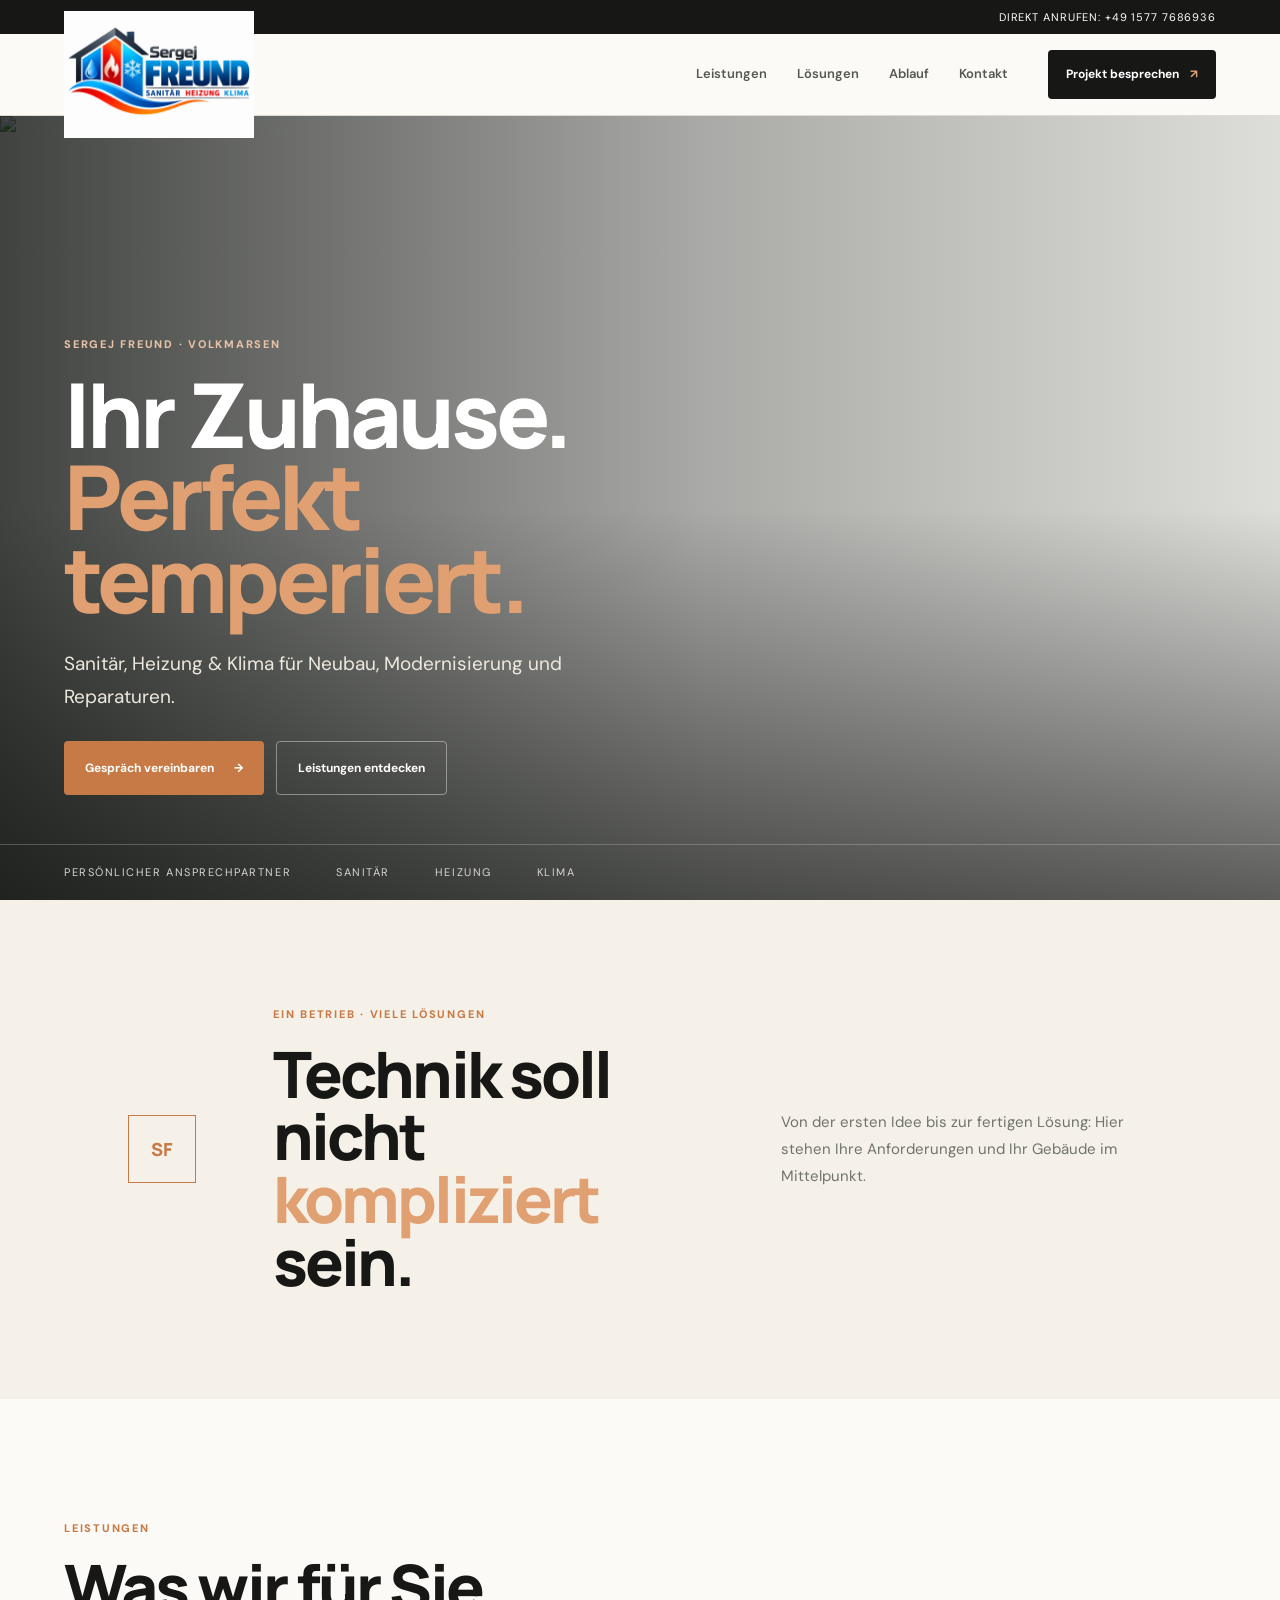
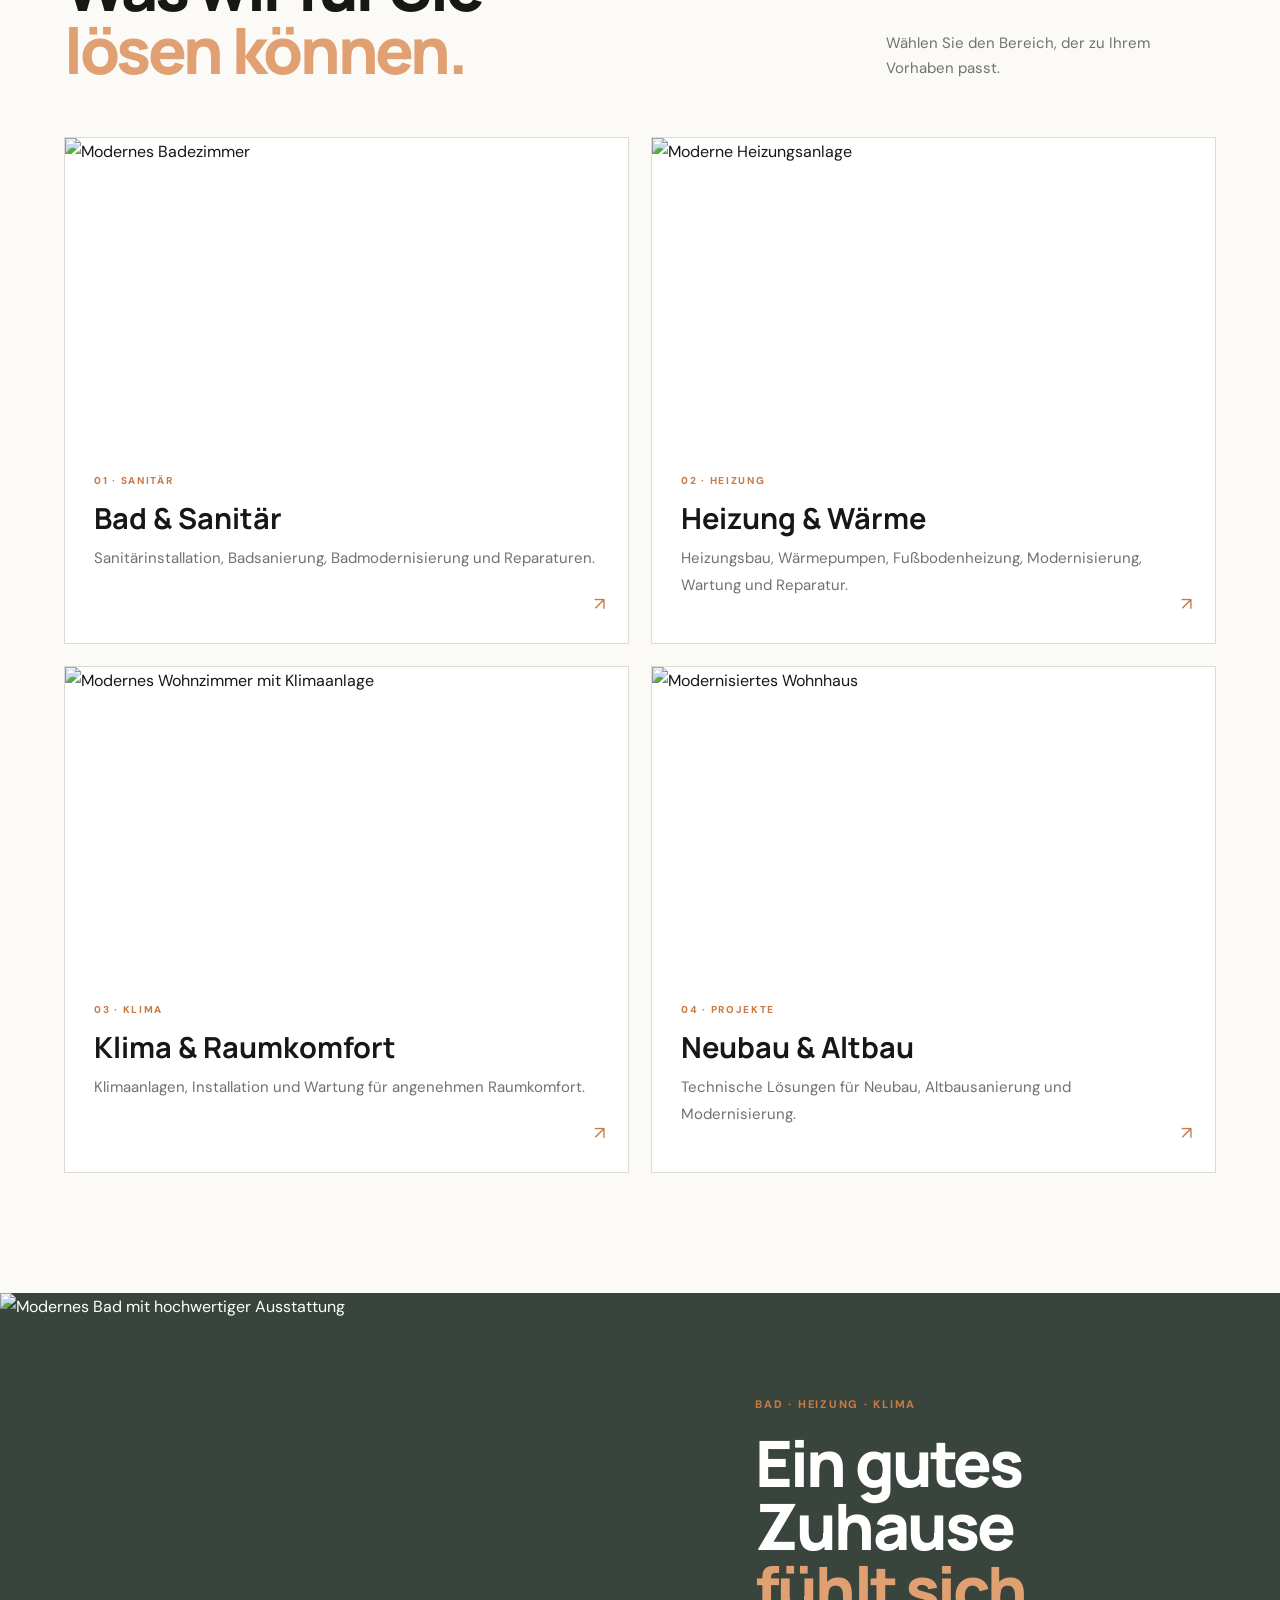
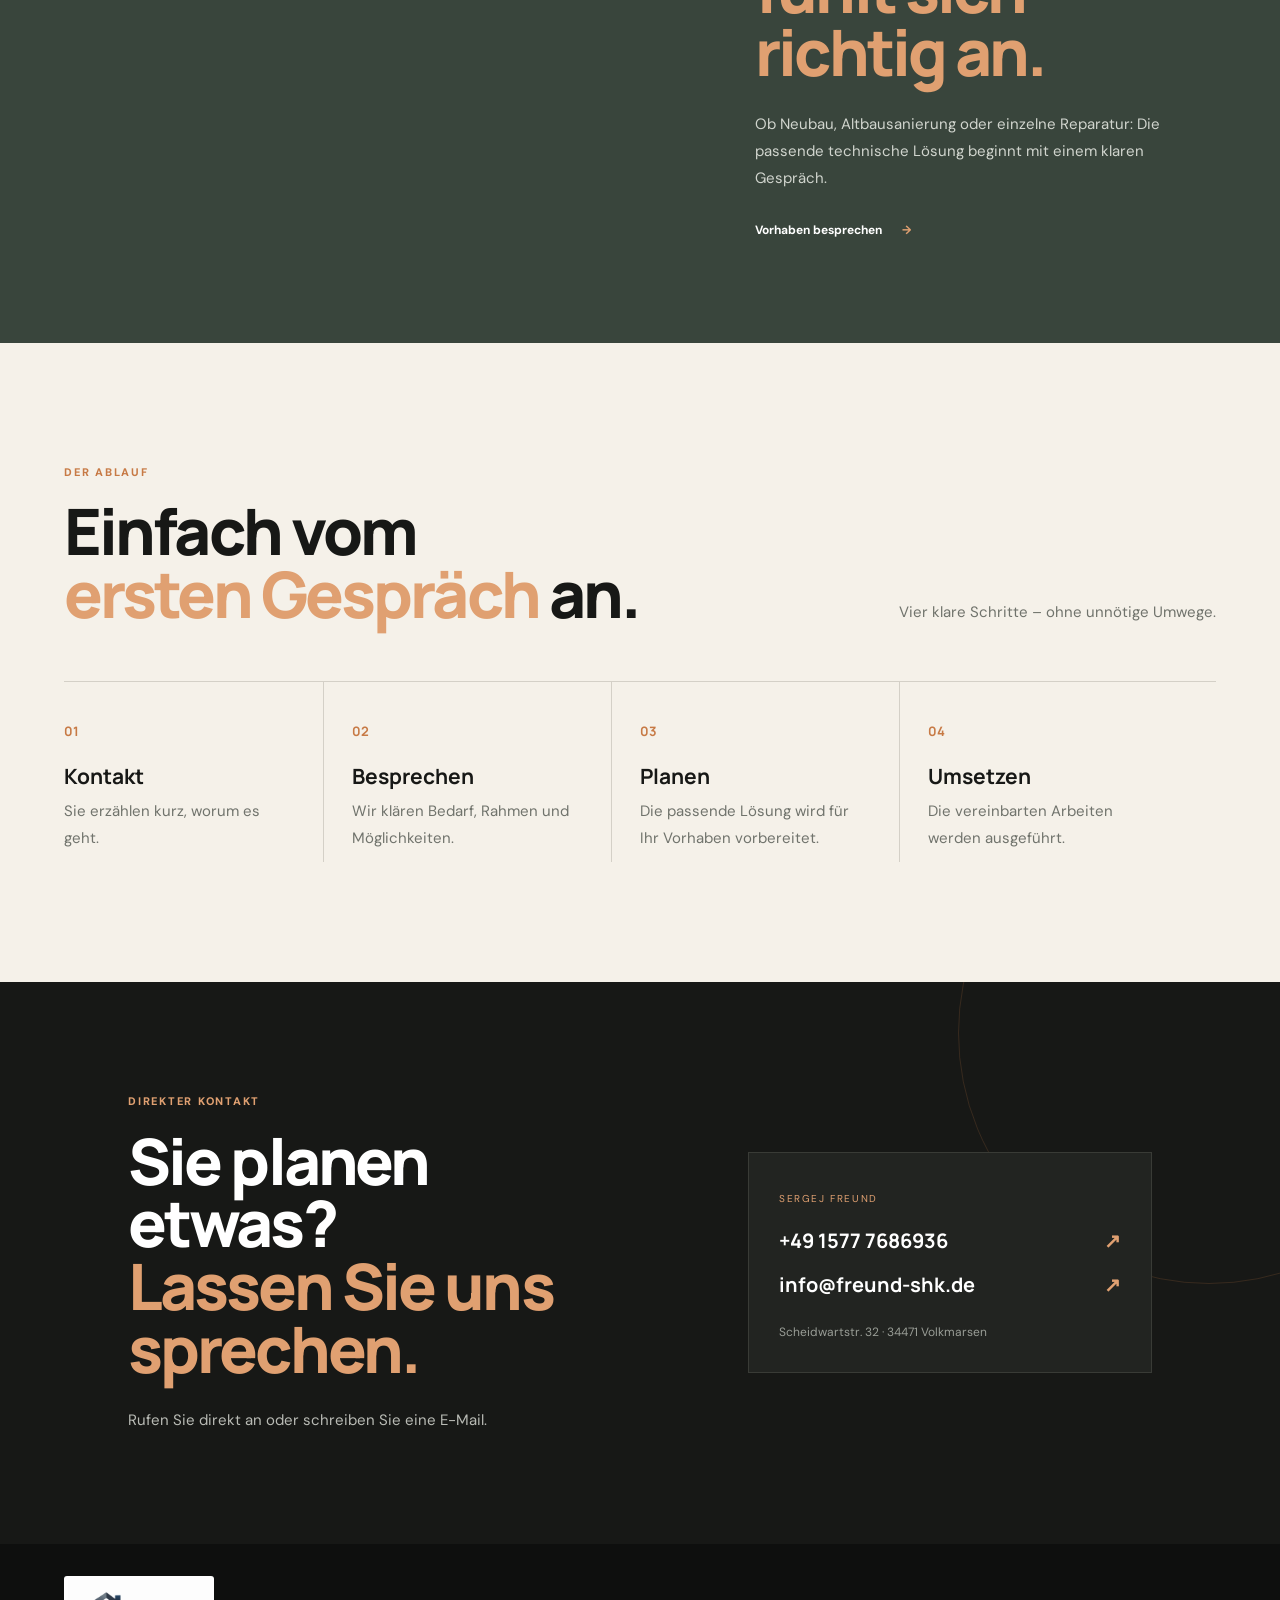
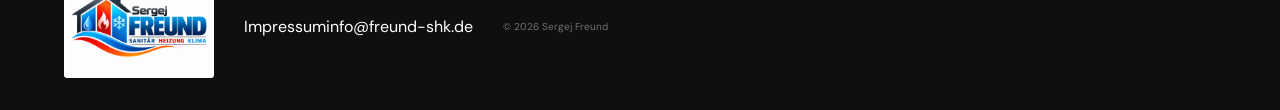
==== commit e5bf1800: "Fix climate service image" ====
--- a/index.html
+++ b/index.html
@@ -40,7 +40,7 @@
   <div class="service-grid">
 <a class="service" href="#kontakt"><div class="service-img"><img src="https://images.unsplash.com/photo-1552321554-5fefe8c9ef14?auto=format&fit=crop&w=1400&q=90" alt="Modernes Badezimmer"></div><div class="service-copy"><small>01 · SANITÄR</small><h3>Bad & Sanitär</h3><p>Sanitärinstallation, Badsanierung, Badmodernisierung und Reparaturen.</p><span class="arrow">↗</span></div></a>
 <a class="service" href="#kontakt"><div class="service-img"><img src="https://www.sanitraum-ulm.de/images/service_heating.png" alt="Moderne Heizungsanlage"></div><div class="service-copy"><small>02 · HEIZUNG</small><h3>Heizung & Wärme</h3><p>Heizungsbau, Wärmepumpen, Fußbodenheizung, Modernisierung, Wartung und Reparatur.</p><span class="arrow">↗</span></div></a>
-<a class="service" href="#kontakt"><div class="service-img"><img src="https://www.climaservicebrabant.nl/media/gbdpxkkh/istock-1213695073-etherea-multi.jpg?format=webp&v=1dbd4038c5d3270" alt="Modernes Wohnzimmer mit Klimaanlage"></div><div class="service-copy"><small>03 · KLIMA</small><h3>Klima & Raumkomfort</h3><p>Klimaanlagen, Installation und Wartung für angenehmen Raumkomfort.</p><span class="arrow">↗</span></div></a>
+<a class="service" href="#kontakt"><div class="service-img"><img src="https://images.unsplash.com/photo-1719402714520-6d5b191b2f77?auto=format&fit=crop&w=1400&q=85" alt="Modernes Wohnzimmer mit Klimaanlage"></div><div class="service-copy"><small>03 · KLIMA</small><h3>Klima & Raumkomfort</h3><p>Klimaanlagen, Installation und Wartung für angenehmen Raumkomfort.</p><span class="arrow">↗</span></div></a>
 <a class="service" href="#kontakt"><div class="service-img"><img src="https://www.german-architects.com/images/Projects/18/17/49/6017573e855444bb882b1d914f1caea3/6017573e855444bb882b1d914f1caea3.6e7b65d0.jpg" alt="Modernisiertes Wohnhaus"></div><div class="service-copy"><small>04 · PROJEKTE</small><h3>Neubau & Altbau</h3><p>Technische Lösungen für Neubau, Altbausanierung und Modernisierung.</p><span class="arrow">↗</span></div></a>
 </div>
 </section>
--- a/style.css
+++ b/style.css
@@ -1,6 +1,10 @@
-:root{--ink:#171816;--cream:#f5f1e9;--paper:#fbfaf7;--copper:#c77a45;--copper2:#e0a071;--olive:#39453c;--muted:#70736c;--line:#dedbd3}*{box-sizing:border-box}html{scroll-behavior:smooth}body{margin:0;background:var(--paper);color:var(--ink);font-family:'DM Sans',sans-serif;font-size:16px;line-height:1.7}a{text-decoration:none;color:inherit}.topline{height:34px;background:var(--ink);color:#d9d5cb;padding:0 5vw;display:flex;align-items:center;justify-content:space-between;font-size:10px;letter-spacing:.08em;text-transform:uppercase}.topline a{color:#fff}.header{height:82px;padding:0 5vw;display:flex;align-items:center;gap:40px;background:rgba(251,250,247,.96);position:sticky;top:0;z-index:30;border-bottom:1px solid var(--line)}.logo{margin-right:auto}.logo img{width:190px;display:block}.header nav{display:flex;gap:30px;font-size:13px;font-weight:600}.header nav a{color:#55584f}.header nav a:hover{color:var(--copper)}.header-cta{background:var(--ink);color:#fff;border-radius:4px;padding:14px 18px;font-size:12px;font-weight:700}.header-cta span{color:var(--copper2);margin-left:8px}.hero{height:calc(100vh - 116px);min-height:650px;max-height:850px;position:relative;color:#fff;display:flex;align-items:flex-end;overflow:hidden}.hero-bg{position:absolute;inset:0;width:100%;height:100%;object-fit:cover}.hero-shade{position:absolute;inset:0;background:linear-gradient(90deg,rgba(12,15,12,.78) 0%,rgba(12,15,12,.34) 55%,rgba(12,15,12,.12) 100%),linear-gradient(0deg,rgba(10,12,10,.62),transparent 50%)}.hero-content{position:relative;z-index:2;padding:0 5vw 105px;max-width:850px}.eyebrow{font-size:11px;letter-spacing:.16em;font-weight:800;color:var(--copper);margin-bottom:19px}.eyebrow.light{color:#e7c2a7}.hero h1{font:800 clamp(58px,7vw,105px)/.92 Manrope,sans-serif;letter-spacing:-.065em;margin:0}.hero h1 em,.statement h2 em,.section-head h2 em,.split h2 em,.process h2 em,.contact h2 em{font-style:normal;color:var(--copper2)}.hero-content p{font-size:19px;line-height:1.75;max-width:550px;color:#eee9df;margin:27px 0}.hero-actions{display:flex;gap:12px}.button{padding:16px 21px;border-radius:4px;font-size:12px;font-weight:700;display:inline-flex;gap:20px;align-items:center}.button.copper{background:var(--copper);color:#fff}.button.ghost{border:1px solid rgba(255,255,255,.4);color:#fff}.hero-bottom{position:absolute;z-index:3;bottom:0;right:0;left:0;border-top:1px solid rgba(255,255,255,.22);display:flex;padding:18px 5vw;gap:45px;font-size:10px;letter-spacing:.14em;text-transform:uppercase;color:#d7d5cf}.statement{background:var(--cream);padding:105px 10vw;display:grid;grid-template-columns:90px 1.1fr .9fr;gap:55px;align-items:center}.statement-mark{width:68px;height:68px;border:1px solid var(--copper);display:grid;place-items:center;font:800 18px Manrope;color:var(--copper)}h2{font:800 clamp(43px,5vw,70px)/.98 Manrope,sans-serif;letter-spacing:-.055em;margin:0}.statement p{font-size:17px;line-height:1.8;color:var(--muted);max-width:440px}.services,.process{padding:120px 5vw;background:var(--paper)}.section-head{display:flex;justify-content:space-between;align-items:end;gap:40px;margin-bottom:55px}.section-head p{max-width:330px;color:var(--muted);line-height:1.7;font-size:15px;margin:0}.service-grid{display:grid;grid-template-columns:1.25fr .75fr;grid-template-rows:auto auto;gap:20px}.service{background:#fff;border:1px solid var(--line);display:grid;grid-template-columns:43% 57%;min-height:250px;transition:.3s;position:relative;overflow:hidden}.service.featured{grid-row:span 2;display:block}.service-img{overflow:hidden;min-height:250px}.service.featured .service-img{height:390px}.service-img img{width:100%;height:100%;object-fit:cover;display:block;transition:transform .7s}.service:hover{transform:translateY(-4px);box-shadow:0 18px 50px rgba(23,24,22,.1)}.service:hover img{transform:scale(1.045)}.service-copy{padding:25px 27px 28px;position:relative}.service.featured .service-copy{padding:28px 30px 32px}.service-copy small{font-size:9px;letter-spacing:.17em;color:var(--copper);font-weight:800}.service-copy h3{font:700 28px Manrope;margin:10px 0 9px}.service-copy p{font-size:14px;line-height:1.75;color:var(--muted);margin:0;max-width:380px}.arrow{position:absolute;right:23px;bottom:23px;color:var(--copper);font-size:20px}.split{display:grid;grid-template-columns:1fr 1fr;min-height:650px;background:var(--olive);color:#fff}.split-image{min-height:600px}.split-image img{width:100%;height:100%;object-fit:cover}.split-copy{padding:80px 9vw;display:flex;flex-direction:column;justify-content:center}.split-copy h2{max-width:570px}.split-copy p{color:#d1d5ce;line-height:1.8;max-width:480px;margin:28px 0}.text-link{font-size:12px;font-weight:700;color:#fff;display:inline-flex;gap:20px}.text-link span{color:var(--copper2)}.process{background:var(--cream)}.process-grid{display:grid;grid-template-columns:repeat(4,1fr);border-top:1px solid #d4d0c7}.process-grid>div{padding:35px 28px 10px 0;border-right:1px solid #d4d0c7;margin-right:28px}.process-grid>div:last-child{border:0}.process-grid b{font:700 12px Manrope;color:var(--copper)}.process-grid h3{font:700 21px Manrope;margin:18px 0 8px}.process-grid p{font-size:15px;color:var(--muted);line-height:1.75;margin:0}.contact{position:relative;background:var(--ink);color:#fff;padding:110px 10vw;overflow:hidden}.contact:before{content:'';position:absolute;width:500px;height:500px;border:1px solid rgba(199,122,69,.18);border-radius:50%;right:-180px;top:-200px}.contact-inner{position:relative;z-index:2;display:grid;grid-template-columns:1fr .8fr;gap:9vw;align-items:center}.contact h2{max-width:650px}.contact p{color:#b9bbb5;line-height:1.7;margin:26px 0 0}.copper-text{color:var(--copper2)}.contact-card{background:#222421;border:1px solid #393b36;padding:30px}.contact-card span{font-size:10px;letter-spacing:.16em;text-transform:uppercase;color:var(--copper2)}.contact-card a{display:block;font:700 20px Manrope;margin:17px 0}.contact-card b{float:right;color:var(--copper2)}.contact-card small{display:block;color:#999d96;font-size:11px;margin-top:25px}.contact-card a:hover{color:var(--copper2)}footer{background:#0e0f0e;color:#fff;padding:32px 5vw;display:flex;align-items:center;gap:30px}footer img{width:150px;background:#fff;padding:4px;border-radius:3px}.footer-links{display:flex;gap:25px;font-size:11px;color:#a8aaa3;margin-left:auto}.footer-links a:hover{color:var(--copper2)}footer small{font-size:10px;color:#70736c}.mobile-call{display:none}
+:root{--ink:#171816;--cream:#f5f1e9;--paper:#fbfaf7;--copper:#c77a45;--copper2:#e0a071;--olive:#39453c;--muted:#70736c;--line:#dedbd3}*{box-sizing:border-box}html{scroll-behavior:smooth}body{margin:0;background:var(--paper);color:var(--ink);font-family:'DM Sans',sans-serif;font-size:16px;line-height:1.7}a{text-decoration:none;color:inherit}.topline{height:34px;background:var(--ink);color:#d9d5cb;padding:0 5vw;display:flex;align-items:center;justify-content:space-between;font-size:10px;letter-spacing:.08em;text-transform:uppercase}.topline a{color:#fff}.header{height:82px;padding:0 5vw;display:flex;align-items:center;gap:40px;background:rgba(251,250,247,.96);position:sticky;top:0;z-index:30;border-bottom:1px solid var(--line)}.logo{margin-right:auto}.logo img{width:190px;display:block}.header nav{display:flex;gap:30px;font-size:13px;font-weight:600}.header nav a{color:#55584f}.header nav a:hover{color:var(--copper)}.header-cta{background:var(--ink);color:#fff;border-radius:4px;padding:14px 18px;font-size:12px;font-weight:700}.header-cta span{color:var(--copper2);margin-left:8px}.hero{height:calc(100vh - 116px);min-height:650px;max-height:850px;position:relative;color:#fff;display:flex;align-items:flex-end;overflow:hidden}.hero-bg{position:absolute;inset:0;width:100%;height:100%;object-fit:cover}.hero-shade{position:absolute;inset:0;background:linear-gradient(90deg,rgba(12,15,12,.78) 0%,rgba(12,15,12,.34) 55%,rgba(12,15,12,.12) 100%),linear-gradient(0deg,rgba(10,12,10,.62),transparent 50%)}.hero-content{position:relative;z-index:2;padding:0 5vw 105px;max-width:850px}.eyebrow{font-size:11px;letter-spacing:.16em;font-weight:800;color:var(--copper);margin-bottom:19px}.eyebrow.light{color:#e7c2a7}.hero h1{font:800 clamp(58px,7vw,105px)/.92 Manrope,sans-serif;letter-spacing:-.065em;margin:0}.hero h1 em,.statement h2 em,.section-head h2 em,.split h2 em,.process h2 em,.contact h2 em{font-style:normal;color:var(--copper2)}.hero-content p{font-size:19px;line-height:1.75;max-width:550px;color:#eee9df;margin:27px 0}.hero-actions{display:flex;gap:12px}.button{padding:16px 21px;border-radius:4px;font-size:12px;font-weight:700;display:inline-flex;gap:20px;align-items:center}.button.copper{background:var(--copper);color:#fff}.button.ghost{border:1px solid rgba(255,255,255,.4);color:#fff}.hero-bottom{position:absolute;z-index:3;bottom:0;right:0;left:0;border-top:1px solid rgba(255,255,255,.22);display:flex;padding:18px 5vw;gap:45px;font-size:10px;letter-spacing:.14em;text-transform:uppercase;color:#d7d5cf}.statement{background:var(--cream);padding:105px 10vw;display:grid;grid-template-columns:90px 1.1fr .9fr;gap:55px;align-items:center}.statement-mark{width:68px;height:68px;border:1px solid var(--copper);display:grid;place-items:center;font:800 18px Manrope;color:var(--copper)}h2{font:800 clamp(43px,5vw,70px)/.98 Manrope,sans-serif;letter-spacing:-.055em;margin:0}.statement p{font-size:17px;line-height:1.8;color:var(--muted);max-width:440px}.services,.process{padding:120px 5vw;background:var(--paper)}.section-head{display:flex;justify-content:space-between;align-items:end;gap:40px;margin-bottom:55px}.section-head p{max-width:330px;color:var(--muted);line-height:1.7;font-size:15px;margin:0}.service-grid{display:grid;grid-template-columns:1fr 1fr;gap:22px}.service{background:#fff;border:1px solid var(--line);display:block;min-height:0;transition:.3s;position:relative;overflow:hidden}.service.featured{display:block}.service-img{height:285px;overflow:hidden;min-height:0}.service.featured .service-img{height:285px}.service-img img{width:100%;height:100%;object-fit:cover;display:block;transition:transform .7s}.service:hover{transform:translateY(-4px);box-shadow:0 18px 50px rgba(23,24,22,.1)}.service:hover img{transform:scale(1.045)}.service-copy{padding:27px 29px 31px;position:relative;min-height:190px}.service.featured .service-copy{padding:27px 29px 31px}.service-copy small{font-size:9px;letter-spacing:.17em;color:var(--copper);font-weight:800}.service-copy h3{font:700 29px/1.15 Manrope;margin:10px 0 10px}.service-copy p{font-size:14px;line-height:1.75;color:var(--muted);margin:0;max-width:380px}.arrow{position:absolute;right:23px;bottom:23px;color:var(--copper);font-size:20px}.split{display:grid;grid-template-columns:1fr 1fr;min-height:650px;background:var(--olive);color:#fff}.split-image{min-height:600px}.split-image img{width:100%;height:100%;object-fit:cover}.split-copy{padding:80px 9vw;display:flex;flex-direction:column;justify-content:center}.split-copy h2{max-width:570px}.split-copy p{color:#d1d5ce;line-height:1.8;max-width:480px;margin:28px 0}.text-link{font-size:12px;font-weight:700;color:#fff;display:inline-flex;gap:20px}.text-link span{color:var(--copper2)}.process{background:var(--cream)}.process-grid{display:grid;grid-template-columns:repeat(4,1fr);border-top:1px solid #d4d0c7}.process-grid>div{padding:35px 28px 10px 0;border-right:1px solid #d4d0c7;margin-right:28px}.process-grid>div:last-child{border:0}.process-grid b{font:700 12px Manrope;color:var(--copper)}.process-grid h3{font:700 21px Manrope;margin:18px 0 8px}.process-grid p{font-size:15px;color:var(--muted);line-height:1.75;margin:0}.contact{position:relative;background:var(--ink);color:#fff;padding:110px 10vw;overflow:hidden}.contact:before{content:'';position:absolute;width:500px;height:500px;border:1px solid rgba(199,122,69,.18);border-radius:50%;right:-180px;top:-200px}.contact-inner{position:relative;z-index:2;display:grid;grid-template-columns:1fr .8fr;gap:9vw;align-items:center}.contact h2{max-width:650px}.contact p{color:#b9bbb5;line-height:1.7;margin:26px 0 0}.copper-text{color:var(--copper2)}.contact-card{background:#222421;border:1px solid #393b36;padding:30px}.contact-card span{font-size:10px;letter-spacing:.16em;text-transform:uppercase;color:var(--copper2)}.contact-card a{display:block;font:700 20px Manrope;margin:17px 0}.contact-card b{float:right;color:var(--copper2)}.contact-card small{display:block;color:#999d96;font-size:11px;margin-top:25px}.contact-card a:hover{color:var(--copper2)}footer{background:#0e0f0e;color:#fff;padding:32px 5vw;display:flex;align-items:center;gap:30px}footer img{width:150px;background:#fff;padding:4px;border-radius:3px}.footer-links{display:flex;gap:25px;font-size:11px;color:#a8aaa3;margin-left:auto}.footer-links a:hover{color:var(--copper2)}footer small{font-size:10px;color:#70736c}.mobile-call{display:none}
 @media(max-width:1000px){.header nav{display:none}.hero{height:700px}.statement{grid-template-columns:70px 1fr}.statement p{grid-column:2}.service-grid{grid-template-columns:1fr}.service.featured{grid-row:auto}.split{grid-template-columns:1fr}.split-image{height:480px}.process-grid{grid-template-columns:1fr 1fr}.process-grid>div:nth-child(2){border-right:0}.contact-inner{grid-template-columns:1fr}}
 @media(max-width:650px){.topline{padding:0 20px}.topline span{display:none}.topline{justify-content:center}.header{height:72px;padding:0 20px}.logo img{width:155px}.header-cta{font-size:10px;padding:12px}.hero{height:680px;min-height:0}.hero-content{padding:0 20px 100px}.hero h1{font-size:56px}.hero-content p{font-size:16px}.hero-actions{flex-direction:column;align-items:stretch}.button{justify-content:center}.hero-bottom{padding:14px 20px;gap:15px;flex-wrap:wrap}.hero-bottom span:nth-child(n+3){display:none}.statement{padding:75px 20px;grid-template-columns:1fr;gap:25px}.statement-mark{display:none}.statement p{grid-column:auto}.services,.process{padding:78px 20px}.section-head{display:block;margin-bottom:38px}.section-head p{margin-top:20px}.service{grid-template-columns:1fr;min-height:0}.service-img,.service.featured .service-img{height:230px;min-height:0}.service-copy,.service.featured .service-copy{padding:23px}.service-copy h3{font-size:22px}.split-image{height:360px;min-height:0}.split-copy{padding:70px 25px}.process-grid{grid-template-columns:1fr}.process-grid>div{border-right:0;border-bottom:1px solid #d4d0c7;margin:0;padding:28px 0}.contact{padding:78px 20px}.contact-inner{gap:40px}.contact-card{padding:24px}.contact-card a{font-size:17px}.contact-card small{line-height:1.5}footer{padding:28px 20px;flex-wrap:wrap}footer img{width:145px}.footer-links{margin-left:0;width:100%;justify-content:space-between}.mobile-call{display:flex;position:fixed;z-index:50;bottom:14px;left:14px;right:14px;background:var(--copper);color:#fff;padding:15px 18px;justify-content:space-between;border-radius:5px;font-size:12px;font-weight:800;box-shadow:0 12px 30px rgba(0,0,0,.25)}body{padding-bottom:65px}}
 
 /* readability pass */
 .hero h1{letter-spacing:-.045em}.section-head h2{letter-spacing:-.045em}.statement h2,.split h2,.process h2,.contact h2{letter-spacing:-.045em}.service-copy p,.split-copy p,.process-grid p,.statement p,.contact p{font-size:15px;line-height:1.8}.service-copy h3{line-height:1.15}.topline{font-size:11px}.hero-bottom{font-size:11px}.service-copy small{font-size:10px}.process-grid b{font-size:13px}.contact-card small{font-size:12px;line-height:1.6}
+
+/* final layout correction */
+.service-grid{grid-template-columns:repeat(2,minmax(0,1fr));align-items:stretch}.service{height:100%}.service-img{height:300px}.service-copy{min-height:205px}.service-copy p{max-width:560px;font-size:15px;line-height:1.8}.service-copy small{font-size:10px}.arrow{font-size:18px}.section-head h2{max-width:720px}
+@media(max-width:650px){.service-grid{grid-template-columns:1fr}.service-img{height:240px}.service-copy{min-height:0}.service-copy h3{font-size:25px}}
